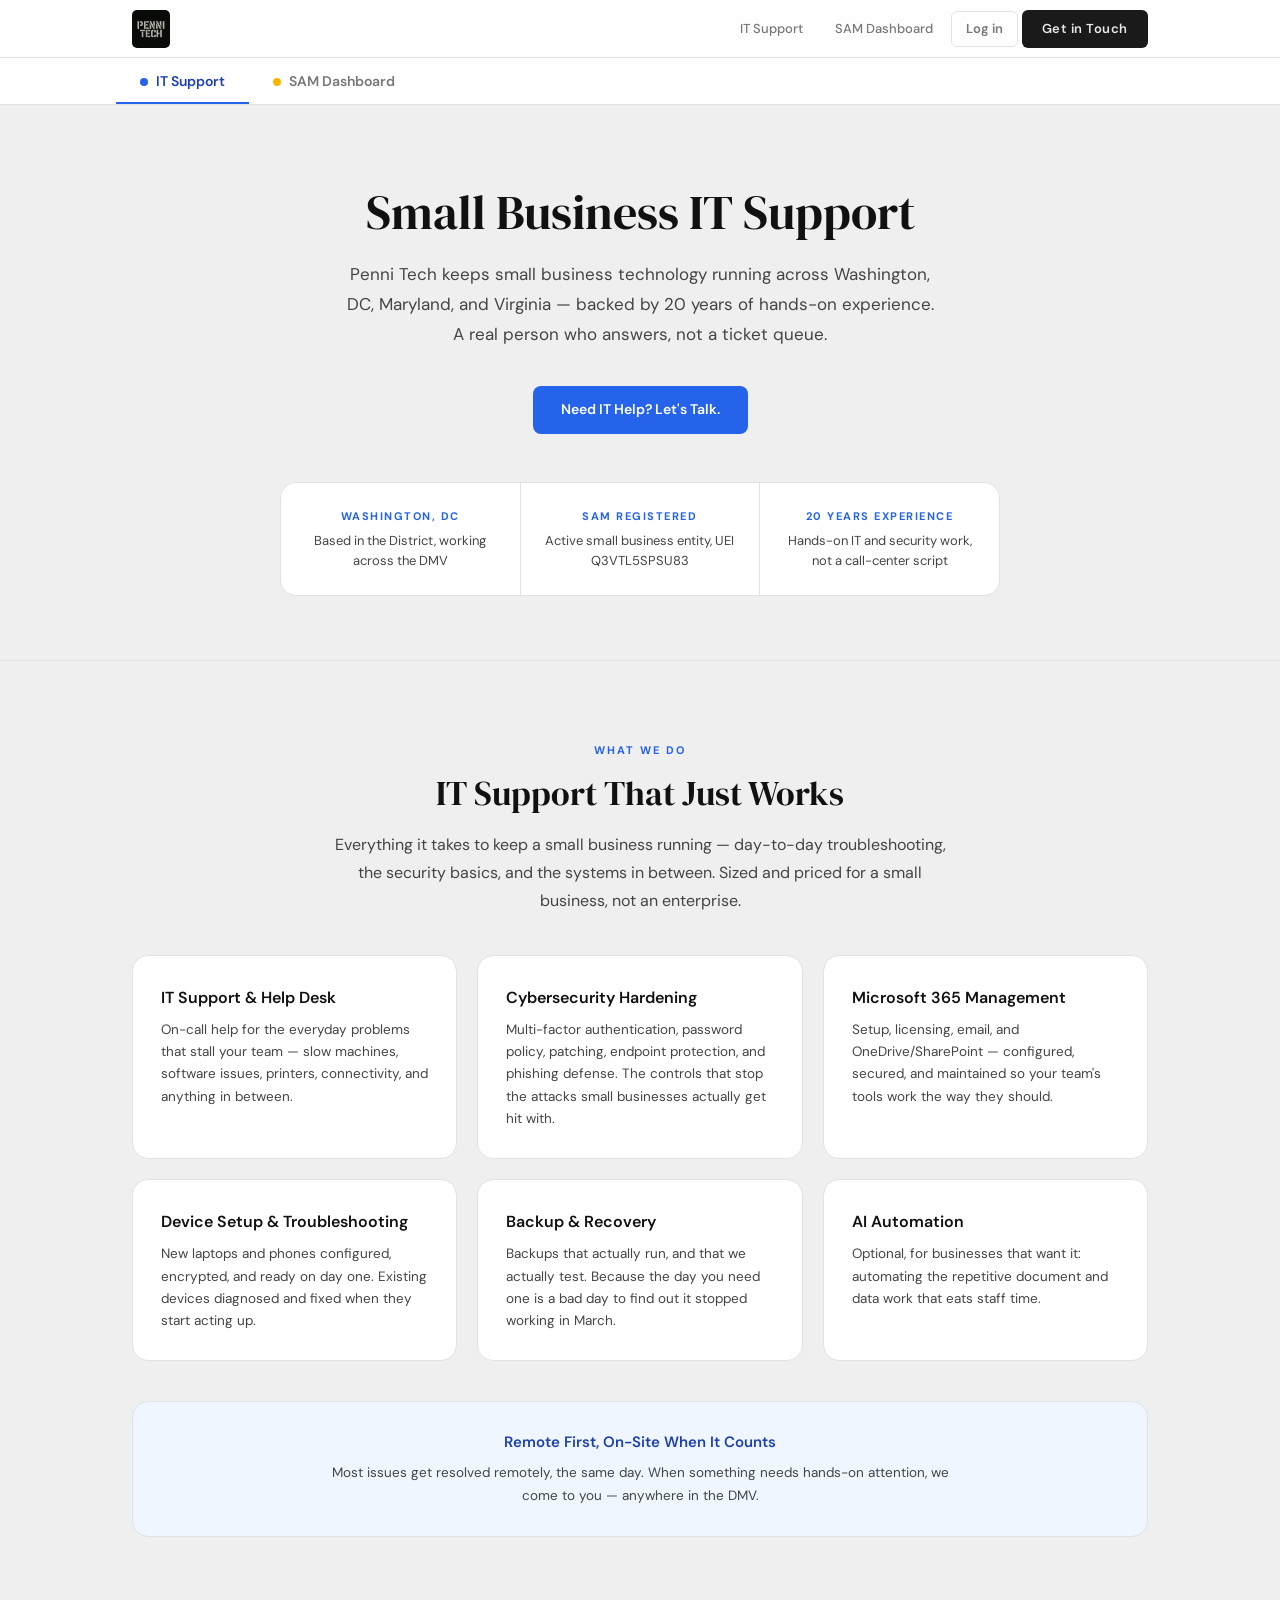
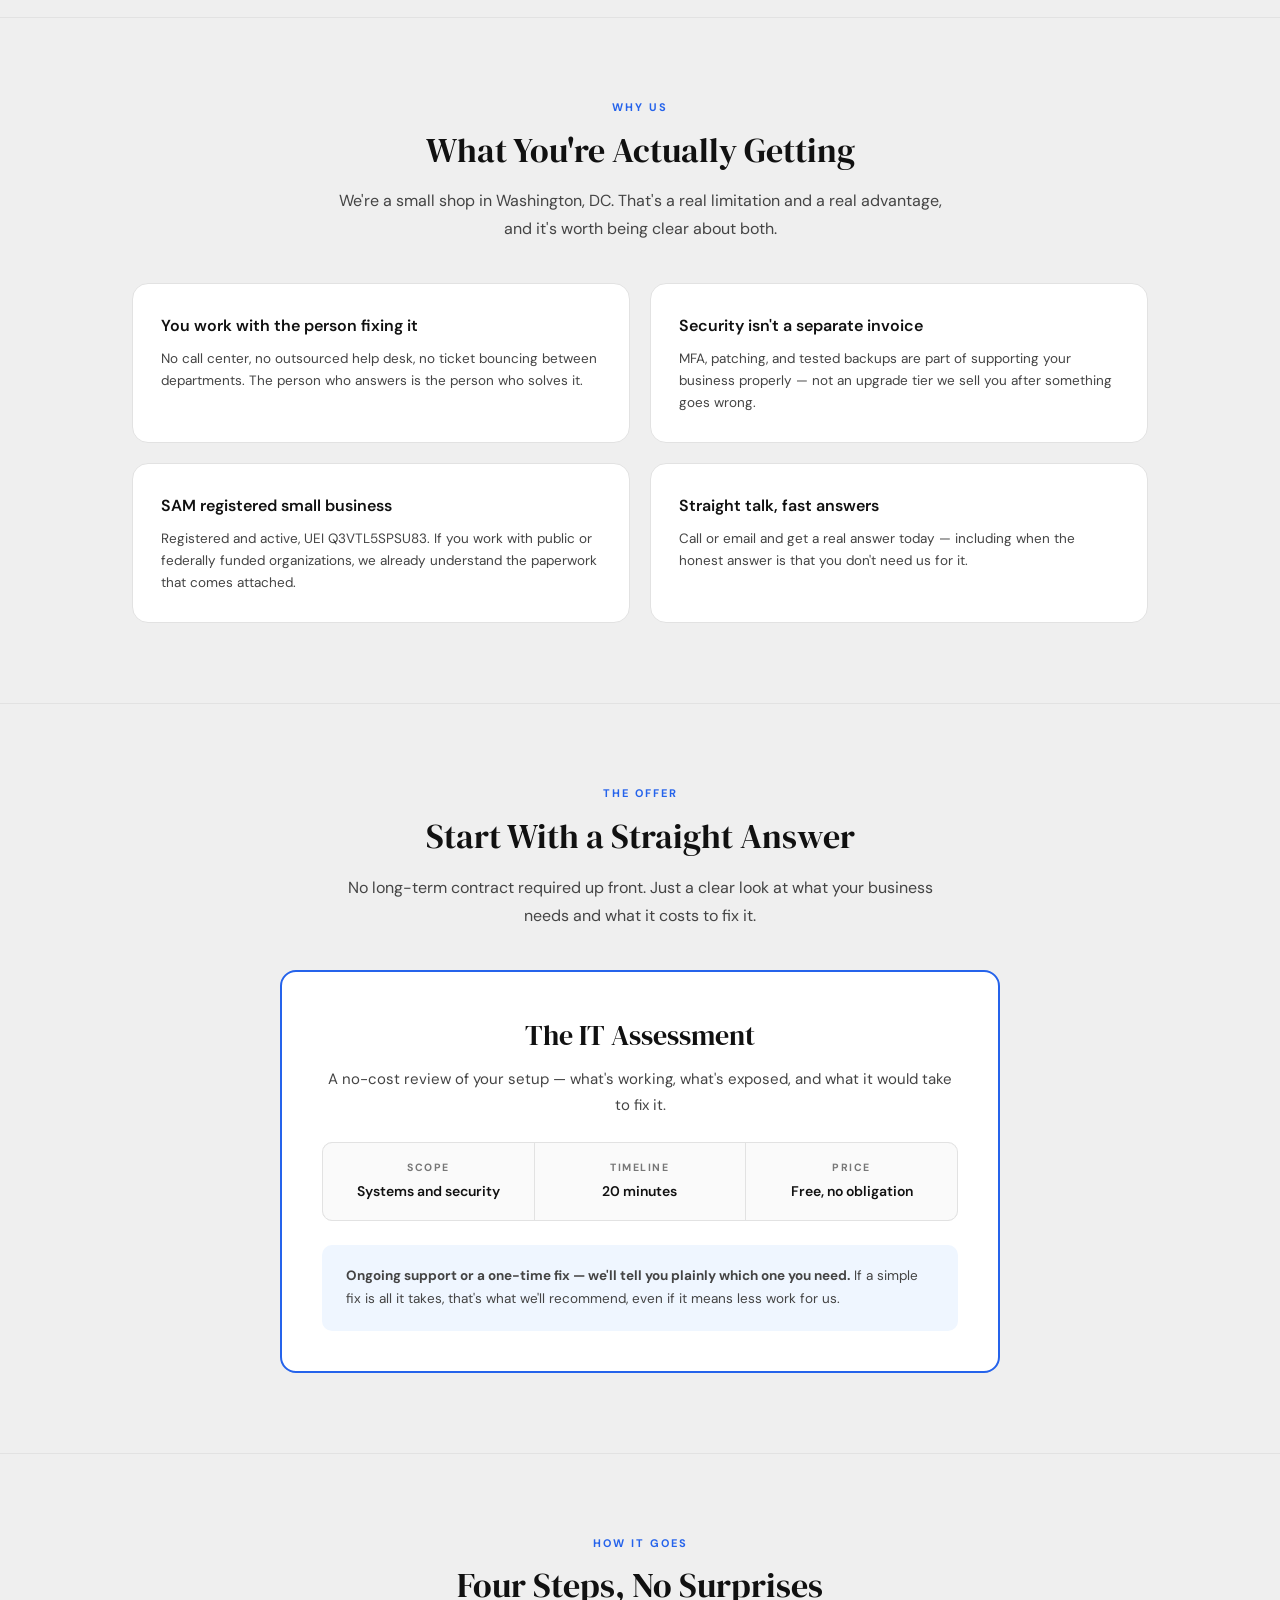
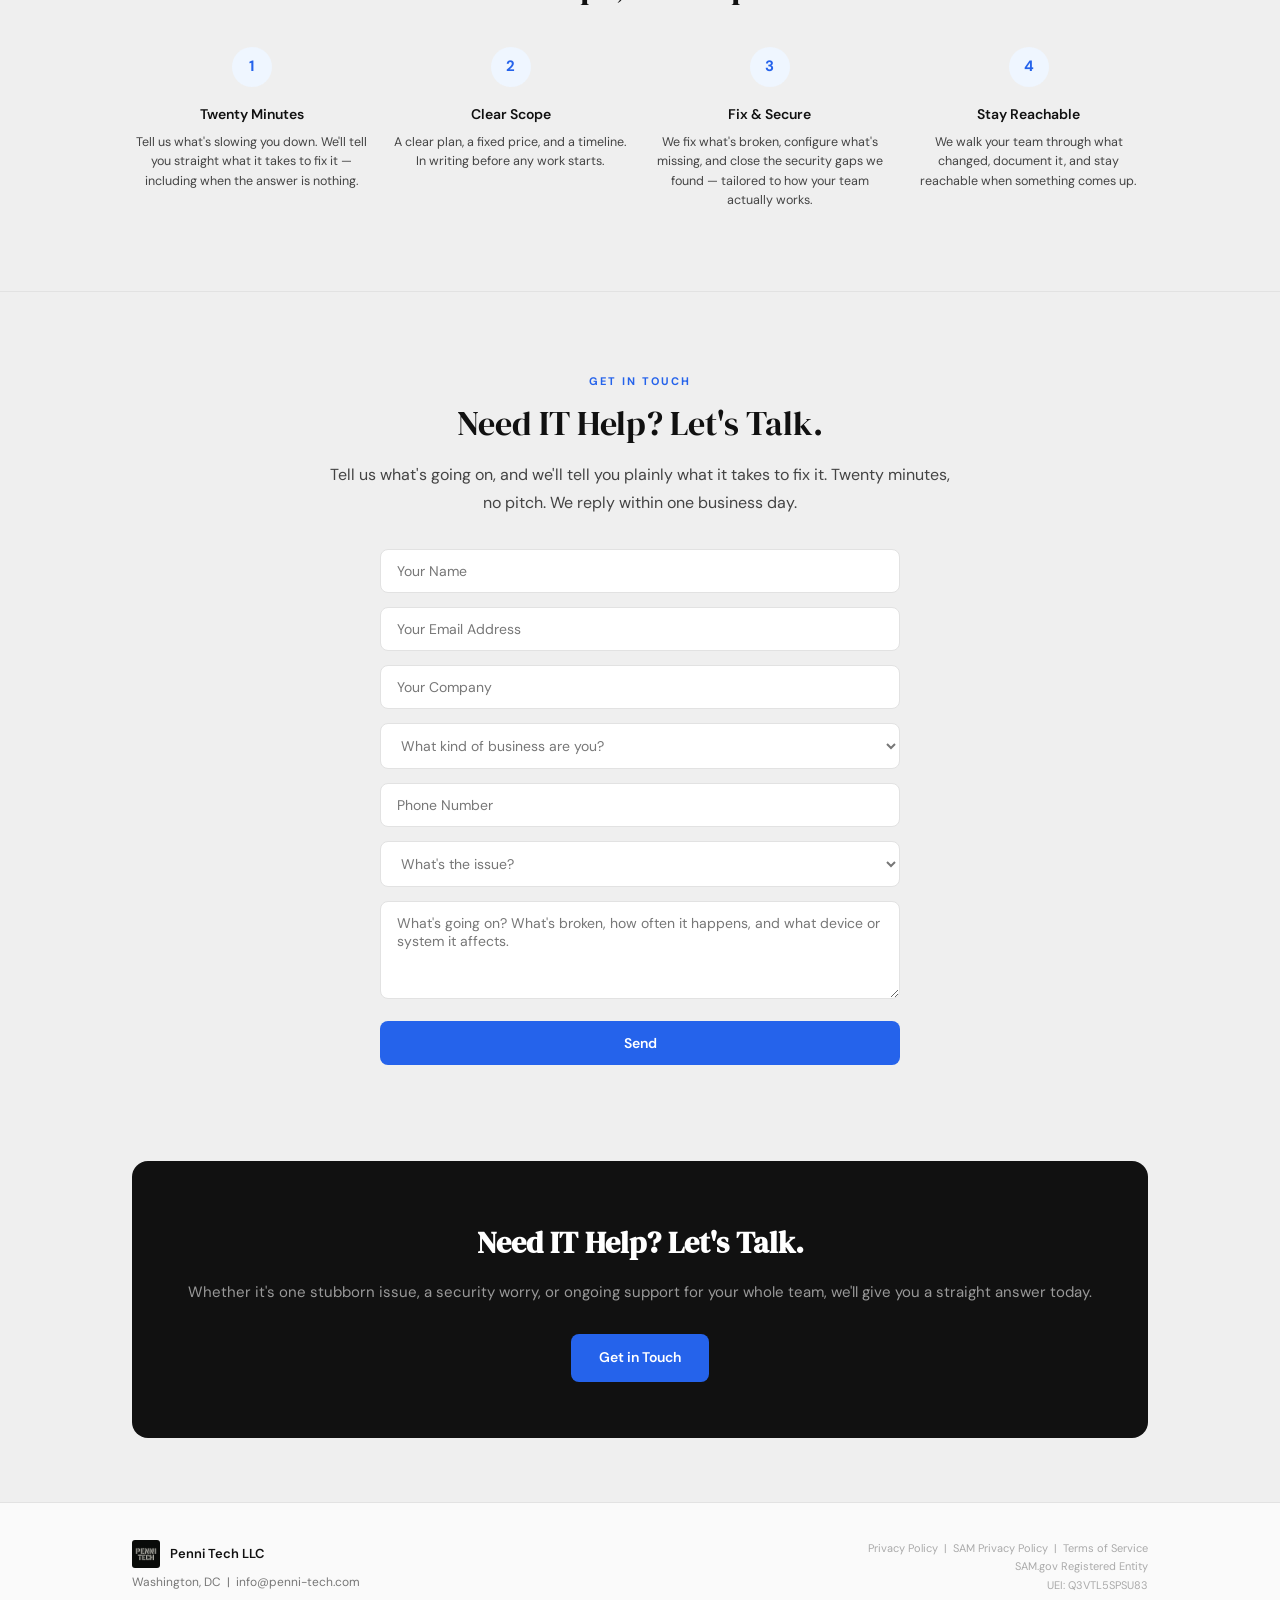
==== index.html @ 30e72ae0 "Match the select placeholder color to the text inputs The two dropdowns rendered their prompt option" ====
<!DOCTYPE html>
<html lang="en">
<head>
<meta charset="UTF-8">
<meta name="viewport" content="width=device-width, initial-scale=1.0">
<title>Penni Tech LLC | IT Support for Small Businesses — Washington DC</title>
<meta name="description" content="IT support for small businesses in Washington DC, Maryland, and Virginia — backed by 20 years of experience. Help desk, cybersecurity hardening, Microsoft 365 management, device setup, and backup and recovery.">
<link rel="canonical" href="https://penni-tech.com/">
<meta property="og:title" content="Penni Tech LLC | IT Support for Small Businesses — Washington DC">
<meta property="og:description" content="IT support for small businesses across the DC, Maryland, and Virginia area. Help desk, cybersecurity hardening, Microsoft 365, device setup, and backup — without big-firm complexity.">
<meta property="og:type" content="website">
<meta property="og:url" content="https://penni-tech.com/">
<meta property="og:image" content="https://penni-tech.com/logo.png">
<link rel="preconnect" href="https://fonts.googleapis.com">
<link rel="preconnect" href="https://fonts.gstatic.com" crossorigin>
<link href="https://fonts.googleapis.com/css2?family=DM+Sans:ital,opsz,wght@0,9..40,300;0,9..40,400;0,9..40,500;0,9..40,600;0,9..40,700&family=DM+Serif+Display&display=swap" rel="stylesheet">
<link rel="icon" type="image/png" href="logo.png">
<style>
:root {
  --green: #1A9E70;
  --green-light: #E4F5EE;
  --green-dark: #0D7A55;
  --dark: #111;
  --body: #444;
  --muted: #777;
  --border: #E2E2E2;
  --bg: #FAFAFA;
  --white: #fff;
  --radius: 10px;
  --radius-lg: 16px;
  --shadow-sm: 0 1px 3px rgba(0,0,0,0.06);
  --shadow-md: 0 4px 20px rgba(0,0,0,0.08);
  --font-display: 'DM Serif Display', Georgia, serif;
  --font-body: 'DM Sans', -apple-system, sans-serif;
  --max-w: 1080px;
  --accent-blue: #2563EB;
  --blue-light: #EFF6FF;
  --blue-dark: #1E40AF;
  --accent-yellow: #f5b800;
  --yellow-light: #FFF7E0;
  --yellow-dark: #c99300;
}

* { margin: 0; padding: 0; box-sizing: border-box; }
html { scroll-behavior: smooth; }

body {
  font-family: var(--font-body);
  color: var(--body);
  background: #EFEFEF;
  font-size: 15px;
  line-height: 1.7;
  -webkit-font-smoothing: antialiased;
}

.nav-wrap {
  position: sticky;
  top: 0;
  z-index: 100;
  background: rgba(255,255,255,0.92);
  backdrop-filter: blur(12px);
  -webkit-backdrop-filter: blur(12px);
  border-bottom: 1px solid var(--border);
}

nav {
  max-width: var(--max-w);
  margin: 0 auto;
  display: flex;
  justify-content: space-between;
  align-items: center;
  padding: 0.6rem 2rem;
}

.logo { display: flex; align-items: center; text-decoration: none; }
.logo img { height: 38px; width: auto; display: block; border-radius: 5px; }

.nav-links { display: flex; align-items: center; gap: 0.25rem; }

.nav-links a {
  font-size: 13px;
  font-weight: 500;
  color: var(--muted);
  text-decoration: none;
  padding: 6px 14px;
  border-radius: 6px;
  transition: all 0.2s;
}

.nav-links a:hover { color: var(--dark); background: var(--bg); }

.nav-cta {
  background: #1a1a1a !important;
  color: #eaeaea !important;
  font-weight: 600 !important;
  padding: 8px 20px !important;
  letter-spacing: 0.04em !important;
}

.nav-cta:hover { background: #111111 !important; color: #ffffff !important; }

/* Sign-in for existing SAM customers. Quieter than the CTA on purpose: the
   page's job is still to convert new visitors, and someone who already has a
   workspace knows what they are looking for. */
.nav-login {
  border: 1px solid var(--border) !important;
  font-weight: 600 !important;
}
.nav-login:hover { border-color: #1a1a1a !important; color: #1a1a1a !important; }

.mobile-menu-btn {
  display: none;
  background: none;
  border: none;
  cursor: pointer;
  padding: 4px;
}

.mobile-menu-btn svg { display: block; }

.tab-bar-wrap { border-bottom: 1px solid var(--border); background: var(--white); overflow: hidden; }

.tab-bar {
  max-width: var(--max-w);
  margin: 0 auto;
  display: flex;
  padding: 0 1rem;
  overflow-x: auto;
  -webkit-overflow-scrolling: touch;
  scrollbar-width: none;
}
.tab-bar::-webkit-scrollbar { display: none; }

.tab-btn {
  font-family: var(--font-body);
  font-size: 14px;
  font-weight: 600;
  color: var(--muted);
  background: none;
  border: none;
  border-bottom: 2.5px solid transparent;
  padding: 14px 24px 12px;
  cursor: pointer;
  transition: all 0.25s;
  white-space: nowrap;
}

.tab-btn:hover { color: var(--dark); }
.tab-btn.active-ai { color: var(--blue-dark); border-bottom-color: var(--accent-blue); }
.tab-btn.active-sam { color: var(--yellow-dark); border-bottom-color: var(--accent-yellow); }

.tab-icon {
  display: inline-block;
  width: 8px;
  height: 8px;
  border-radius: 50%;
  margin-right: 8px;
  vertical-align: middle;
  position: relative;
  top: -0.5px;
}

.tab-icon.blue { background: var(--accent-blue); }
.tab-icon.yellow { background: var(--accent-yellow); }

.page { display: none; }
.page.active { display: block; animation: fadeUp 0.4s ease; }

@keyframes fadeUp {
  from { opacity: 0; transform: translateY(12px); }
  to { opacity: 1; transform: translateY(0); }
}

.container { max-width: var(--max-w); margin: 0 auto; padding: 0 2rem; }
.section { padding: 5rem 0; }

.section-label {
  font-size: 11px;
  text-transform: uppercase;
  letter-spacing: 2px;
  font-weight: 700;
  margin-bottom: 0.75rem;
  display: block;
  text-align: center;
}

.section-label.blue { color: var(--accent-blue); }

.section h2 {
  font-family: var(--font-display);
  font-size: 34px;
  font-weight: 400;
  color: var(--dark);
  line-height: 1.25;
  margin-bottom: 1rem;
  text-align: center;
}

.section p.lead {
  font-size: 16px;
  color: var(--body);
  max-width: 620px;
  line-height: 1.75;
  text-align: center;
  margin-left: auto;
  margin-right: auto;
}

.divider { border: none; border-top: 1px solid var(--border); margin: 0; }

.hero { padding: 5rem 0 4rem; text-align: center; }

.hero h1 {
  font-family: var(--font-display);
  font-size: 48px;
  font-weight: 400;
  line-height: 1.15;
  color: var(--dark);
  margin-bottom: 1.25rem;
  max-width: 720px;
  margin-left: auto;
  margin-right: auto;
}

.hero h1 .hl-blue { color: var(--accent-blue); }

.hero > p {
  font-size: 17px;
  color: var(--body);
  line-height: 1.75;
  max-width: 600px;
  margin: 0 auto 2.25rem;
}

.hero-btns { display: flex; gap: 12px; justify-content: center; flex-wrap: wrap; }

.btn {
  display: inline-block;
  padding: 12px 28px;
  border-radius: 8px;
  font-size: 14px;
  font-weight: 600;
  text-decoration: none;
  border: none;
  cursor: pointer;
  font-family: var(--font-body);
  transition: all 0.2s;
}

.btn-blue { background: var(--accent-blue); color: var(--white); }
.btn-blue:hover { background: var(--blue-dark); }
.btn-outline { background: transparent; color: var(--dark); border: 1px solid var(--border); }
.btn-outline:hover { border-color: #999; }

/* ── credibility strip (replaces the old unsourced stat block) ── */
.facts {
  display: grid;
  grid-template-columns: repeat(3, 1fr);
  gap: 1px;
  background: var(--border);
  border: 1px solid var(--border);
  border-radius: var(--radius-lg);
  overflow: hidden;
  max-width: 720px;
  margin: 3rem auto 0;
}

.fact { background: var(--white); padding: 1.5rem 1.25rem; text-align: center; }
.fact-k {
  font-size: 11px;
  text-transform: uppercase;
  letter-spacing: 1.5px;
  font-weight: 700;
  color: var(--accent-blue);
  margin-bottom: 6px;
}
.fact-v { font-size: 13px; color: var(--body); line-height: 1.55; }

/* ── also-serves band ── */
.band {
  border: 1px solid var(--border);
  border-radius: var(--radius-lg);
  background: var(--blue-light);
  padding: 1.75rem 2rem;
  margin-top: 2.5rem;
  text-align: center;
}
.band h4 { font-size: 15px; font-weight: 600; color: var(--blue-dark); margin-bottom: 0.4rem; }
.band p { font-size: 13.5px; color: var(--body); max-width: 640px; margin: 0 auto; }

.grid-2 { display: grid; grid-template-columns: 1fr 1fr; gap: 1.25rem; margin-top: 2.5rem; }

.services-grid {
  display: grid;
  grid-template-columns: repeat(3, 1fr);
  gap: 1.25rem;
  margin-top: 2.5rem;
}

.card {
  border: 1px solid var(--border);
  border-radius: var(--radius-lg);
  padding: 1.75rem;
  background: var(--white);
  transition: box-shadow 0.2s;
}

.card:hover { box-shadow: var(--shadow-md); }
.card h3 { font-size: 16px; font-weight: 600; color: var(--dark); margin-bottom: 0.5rem; }
.card p { font-size: 13.5px; color: var(--body); line-height: 1.65; }

/* ── offer ── */
.offer {
  border: 2px solid var(--accent-blue);
  border-radius: var(--radius-lg);
  background: var(--white);
  padding: 2.5rem;
  margin-top: 2.5rem;
  max-width: 720px;
  margin-left: auto;
  margin-right: auto;
  text-align: center;
}

.offer-name {
  font-family: var(--font-display);
  font-size: 28px;
  color: var(--dark);
  margin-bottom: 0.5rem;
}

.offer-line { font-size: 15px; color: var(--body); margin-bottom: 1.5rem; }

.offer-terms {
  display: grid;
  grid-template-columns: repeat(3, 1fr);
  gap: 1px;
  background: var(--border);
  border: 1px solid var(--border);
  border-radius: var(--radius);
  overflow: hidden;
  margin-bottom: 1.5rem;
}

.offer-term { background: var(--bg); padding: 1rem 0.75rem; }
.offer-term .t {
  font-size: 10.5px;
  text-transform: uppercase;
  letter-spacing: 1.5px;
  font-weight: 700;
  color: var(--muted);
  margin-bottom: 3px;
}
.offer-term .d { font-size: 14px; font-weight: 600; color: var(--dark); }

.offer-note {
  font-size: 13.5px;
  color: var(--body);
  background: var(--blue-light);
  border-radius: var(--radius);
  padding: 1.25rem 1.5rem;
  text-align: left;
  line-height: 1.7;
}

.process-steps {
  display: grid;
  grid-template-columns: repeat(4, 1fr);
  gap: 1.25rem;
  margin-top: 2.5rem;
}

.process-step { text-align: center; }

.process-step .step-num {
  width: 40px;
  height: 40px;
  border-radius: 50%;
  background: var(--blue-light);
  color: var(--accent-blue);
  font-size: 15px;
  font-weight: 700;
  display: flex;
  align-items: center;
  justify-content: center;
  margin: 0 auto 1rem;
}

.process-step h4 { font-size: 14px; font-weight: 600; color: var(--dark); margin-bottom: 0.4rem; }
.process-step p { font-size: 12.5px; color: var(--body); line-height: 1.55; }

.form-wrap { max-width: 520px; margin-top: 2rem; margin-left: auto; margin-right: auto; }
.form-field { margin-bottom: 14px; }

.form-field input,
.form-field textarea,
.form-field select {
  width: 100%;
  padding: 12px 16px;
  font-size: 14px;
  font-family: var(--font-body);
  border: 1px solid var(--border);
  border-radius: 8px;
  outline: none;
  background: var(--white);
  color: var(--dark);
  transition: border-color 0.2s;
}

.form-field input:focus,
.form-field textarea:focus,
.form-field select:focus { border-color: #999; }
.form-field textarea { resize: vertical; }

/* A <select> has no ::placeholder, so its prompt option rendered in the field's
   own near-black while the inputs beside it showed the browser's default grey.
   Both are pinned to --muted here so every field in the form reads as one set.
   The .sam-form-card placeholder rule is more specific and is unaffected. */
.form-field input::placeholder,
.form-field textarea::placeholder { color: var(--muted); opacity: 1; }
.form-field select.is-empty { color: var(--muted); }
.form-field select option { color: var(--dark); }

.form-submit {
  width: 100%;
  padding: 13px 28px;
  border-radius: 8px;
  font-size: 14px;
  font-weight: 600;
  border: none;
  cursor: pointer;
  font-family: var(--font-body);
  color: var(--white);
  transition: background 0.2s;
}

.form-submit.blue { background: var(--accent-blue); }
.form-submit.blue:hover { background: var(--blue-dark); }
.form-submit.yellow { background: var(--accent-yellow); color: #0a0a0b; }
.form-submit.yellow:hover { background: var(--yellow-dark); color: #fff; }

.form-success { padding: 2rem 0; text-align: center; }

.form-success h3 {
  font-family: var(--font-display);
  font-size: 22px;
  font-weight: 400;
  margin-bottom: 0.5rem;
}

.form-success h3.blue { color: var(--accent-blue); }
.form-success h3.yellow { color: var(--accent-yellow); }
.form-success p { font-size: 15px; color: var(--body); }

.cta-banner {
  border-radius: var(--radius-lg);
  padding: 3.5rem 2.5rem;
  text-align: center;
  margin: 1rem 0 4rem;
}

.cta-banner.dark { background: var(--dark); }

.cta-banner h2 {
  font-family: var(--font-display);
  font-size: 30px;
  color: var(--white);
  margin-bottom: 0.75rem;
}

.cta-banner p { font-size: 15px; color: #999; margin-bottom: 1.75rem; }

footer { border-top: 1px solid var(--border); background: var(--bg); }

.footer-inner {
  max-width: var(--max-w);
  margin: 0 auto;
  padding: 2.25rem 2rem;
  display: flex;
  justify-content: space-between;
  align-items: center;
  flex-wrap: wrap;
  gap: 1rem;
}

.footer-logo { display: flex; align-items: center; gap: 10px; margin-bottom: 4px; }
.footer-logo img { height: 28px; width: auto; border-radius: 3px; }
.footer-logo span { font-weight: 600; font-size: 13px; color: var(--dark); }
.footer-left p { font-size: 12px; color: var(--muted); }
.footer-right { text-align: right; }
.footer-right p { font-size: 11px; color: #aaa; }
.footer-right a { color: #aaa; text-decoration: none; }
.footer-right a:hover { color: var(--body); }

/* ═══ SAM DASHBOARD ═══ */
.sam-page {
  position: relative;
  overflow: hidden;
  background: linear-gradient(180deg, #FFFFFF 0%, #FFFBEC 35%, #FFFFFF 100%);
}

.sam-page::before {
  content: '';
  position: absolute;
  top: -260px;
  left: 50%;
  transform: translateX(-50%);
  width: 900px;
  height: 900px;
  background: radial-gradient(circle, rgba(245,184,0,0.22) 0%, rgba(245,184,0,0) 60%);
  pointer-events: none;
  z-index: 0;
}

.sam-page::after {
  content: '';
  position: absolute;
  bottom: -200px;
  right: -100px;
  width: 500px;
  height: 500px;
  background: radial-gradient(circle, rgba(255,140,0,0.10) 0%, rgba(255,140,0,0) 65%);
  pointer-events: none;
  z-index: 0;
}

.sam-hero {
  position: relative;
  z-index: 1;
  text-align: center;
  padding: 5rem 0 2rem;
}

.sam-eyebrow {
  display: inline-flex;
  align-items: center;
  gap: 8px;
  font-size: 12px;
  font-weight: 600;
  color: var(--yellow-dark);
  background: rgba(255,255,255,0.7);
  border: 1px solid rgba(245,184,0,0.25);
  padding: 6px 14px 6px 12px;
  border-radius: 999px;
  margin-bottom: 1.75rem;
  backdrop-filter: blur(12px);
  -webkit-backdrop-filter: blur(12px);
  box-shadow: 0 4px 16px rgba(245,184,0,0.08);
}

.sam-eyebrow-dot {
  width: 6px;
  height: 6px;
  border-radius: 50%;
  background: var(--accent-yellow);
  box-shadow: 0 0 10px var(--accent-yellow);
  animation: samPulse 2s ease-in-out infinite;
}

@keyframes samPulse {
  0%, 100% { opacity: 1; transform: scale(1); }
  50% { opacity: 0.6; transform: scale(0.85); }
}

.sam-hero h1 {
  font-family: var(--font-display);
  font-size: 64px;
  font-weight: 400;
  line-height: 1;
  letter-spacing: -0.025em;
  color: var(--dark);
  margin-bottom: 0.5rem;
}

.sam-hero h1 .sam-mark {
  background: linear-gradient(135deg, #FFC93C 0%, #f5b800 35%, #E89400 70%, #c97400 100%);
  -webkit-background-clip: text;
  background-clip: text;
  -webkit-text-fill-color: transparent;
  display: inline-block;
  filter: drop-shadow(0 4px 18px rgba(245,184,0,0.35));
}

.sam-subtitle {
  font-size: 12px;
  font-weight: 600;
  letter-spacing: 2.5px;
  text-transform: uppercase;
  color: var(--muted);
  margin-bottom: 1.75rem;
}

/* Sits under the hero lead: this tab is written for people requesting access,
   which left an existing customer with nowhere to go from the site at all. */
.sam-hero p.sam-signin {
  margin: 1.1rem auto 0;
  font-size: 14px;
  color: var(--muted);
}
.sam-hero p.sam-signin a {
  color: #1a1a1a;
  font-weight: 600;
  text-decoration: none;
  border-bottom: 1px solid rgba(26,26,26,0.25);
  padding-bottom: 1px;
}
.sam-hero p.sam-signin a:hover { border-bottom-color: #1a1a1a; }

.sam-hero p.sam-lead {
  font-size: 19px;
  color: var(--body);
  line-height: 1.55;
  max-width: 520px;
  margin: 0 auto;
  font-weight: 400;
}

.sam-form-card {
  position: relative;
  z-index: 1;
  max-width: 540px;
  margin: 3rem auto 5rem;
  background: rgba(255,255,255,0.78);
  backdrop-filter: blur(28px) saturate(180%);
  -webkit-backdrop-filter: blur(28px) saturate(180%);
  border: 1px solid rgba(255,255,255,0.9);
  border-radius: 28px;
  padding: 2.5rem 2.25rem;
  box-shadow:
    0 30px 60px -12px rgba(0,0,0,0.08),
    0 8px 24px rgba(245,184,0,0.06),
    inset 0 1px 0 rgba(255,255,255,0.9);
}

.sam-form-title { text-align: center; margin-bottom: 1.75rem; }

.sam-form-title h3 {
  font-family: var(--font-display);
  font-size: 26px;
  font-weight: 400;
  color: var(--dark);
  letter-spacing: -0.015em;
  margin-bottom: 0.4rem;
}

.sam-form-title p { font-size: 13.5px; color: var(--muted); }

/* Paired fields (first/last name, state/zip). The mobile override that
   collapses this to one column lives in the @media block below; without this
   base rule the pair would never form two columns on desktop. */
.sam-grid-2 {
  display: grid;
  grid-template-columns: 1fr 1fr;
  gap: 14px;
  margin-bottom: 14px;
}

.sam-form-card .form-field input {
  border-radius: 14px;
  padding: 15px 18px;
  background: rgba(0,0,0,0.03);
  border: 1.5px solid transparent;
  font-size: 15px;
  font-weight: 500;
  color: var(--dark);
  transition: all 0.25s ease;
}

.sam-form-card .form-field input::placeholder { color: #9a9a9a; font-weight: 400; }

.sam-form-card .form-field input:focus {
  background: var(--white);
  border-color: var(--accent-yellow);
  box-shadow: 0 0 0 4px rgba(245,184,0,0.15);
}

.sam-form-card .form-submit {
  border-radius: 999px;
  padding: 16px 28px;
  font-size: 15px;
  font-weight: 600;
  background: linear-gradient(135deg, #FFC93C 0%, #f5b800 50%, #E89400 100%);
  color: #1A1100;
  box-shadow:
    0 10px 24px rgba(245,184,0,0.35),
    inset 0 1px 0 rgba(255,255,255,0.5);
  transition: transform 0.2s ease, box-shadow 0.25s ease;
  margin-top: 0.5rem;
  letter-spacing: 0.01em;
}

.sam-form-card .form-submit:hover {
  transform: translateY(-1.5px);
  box-shadow:
    0 14px 32px rgba(245,184,0,0.45),
    inset 0 1px 0 rgba(255,255,255,0.6);
  color: #1A1100;
}

.sam-form-card .form-submit:active { transform: translateY(0); }
.sam-form-card .form-submit:disabled { opacity: 0.7; cursor: not-allowed; transform: none; }

@media (max-width: 768px) {
  .sam-hero { padding: 3.5rem 0 1.25rem; }
  .sam-hero h1 { font-size: 56px; letter-spacing: -0.03em; }
  .sam-subtitle { font-size: 11px; letter-spacing: 2px; margin-bottom: 1.5rem; }
  .sam-hero p.sam-lead { font-size: 17px; padding: 0 0.5rem; }
  .sam-form-card { margin: 2rem 0.5rem 3.5rem; padding: 2rem 1.5rem; border-radius: 24px; }
  .sam-form-title h3 { font-size: 22px; }
  .sam-form-card .form-field input { padding: 14px 16px; font-size: 16px; }
  .sam-form-card .form-submit { padding: 16px 24px; font-size: 15px; }
  .sam-page::before { width: 700px; height: 700px; top: -150px; }
  .sam-page::after { width: 380px; height: 380px; }
}

@media (max-width: 380px) {
  .sam-hero h1 { font-size: 48px; }
  .sam-form-card { padding: 1.75rem 1.25rem; }
}

@media (max-width: 768px) {
  nav { padding: 0.5rem 1.25rem; }
  .logo img { height: 32px; }
  .nav-links { display: none; }
  .nav-links.open {
    display: flex;
    flex-direction: column;
    position: absolute;
    top: 100%;
    left: 0;
    right: 0;
    background: var(--white);
    border-bottom: 1px solid var(--border);
    padding: 1rem 1.25rem;
    gap: 0.25rem;
    box-shadow: var(--shadow-md);
  }
  .nav-links.open a { padding: 10px 14px; }
  /* The login link is a real destination, not decoration — it belongs in the
     mobile menu with everything else rather than being dropped at <768px. */
  .nav-links.open .nav-login { text-align: center; }
  .mobile-menu-btn { display: block; }
  .tab-bar { padding: 0 1rem; }
  .tab-btn { padding: 12px 16px; font-size: 13px; }
  .container { padding: 0 1.25rem; }
  .section { padding: 3.5rem 0; }
  .hero { padding: 3.5rem 0 3rem; }
  .hero h1 { font-size: 32px; }
  .hero > p { font-size: 15px; }
  .section h2 { font-size: 26px; }
  .facts { grid-template-columns: 1fr; max-width: 100%; }
  .grid-2 { grid-template-columns: 1fr; }
  .services-grid { grid-template-columns: 1fr; }
  .offer { padding: 1.75rem 1.25rem; }
  .offer-terms { grid-template-columns: 1fr; }
  .process-steps { grid-template-columns: 1fr 1fr; }
  .cta-banner { padding: 2.5rem 1.5rem; margin: 1rem 0 3rem; }
  .cta-banner h2 { font-size: 24px; }
  .footer-inner { flex-direction: column; text-align: center; }
  .footer-right { text-align: center; }
  .sam-grid-2 { grid-template-columns: 1fr !important; }
}

@media (max-width: 480px) {
  .process-steps { grid-template-columns: 1fr; }
  .hero h1 { font-size: 28px; }
}
</style>
<!-- SAM site traffic tracking (pt-llc) -->
<script>
(function(){
  var b='https://dev.penni-tech.com/pt-llc';
  var t='7efb5661f5a8eeb617b7f046';
  try{
    var d=window.innerWidth<768?'mobile':window.innerWidth<1024?'tablet':'desktop';
    var data=JSON.stringify({t:t,u:location.href,r:document.referrer,d:d});
    if(navigator.sendBeacon){navigator.sendBeacon(b+'/api/t/hit',new Blob([data],{type:'application/json'}))}
    else{var x=new XMLHttpRequest();x.open('POST',b+'/api/t/hit');x.setRequestHeader('Content-Type','application/json');x.send(data)}
  }catch(e){}
})();
</script>
</head>
<body>

<div class="nav-wrap">
  <nav>
    <a href="#" class="logo" onclick="switchTab('automation'); return false;">
      <img src="logo.png" alt="Penni Tech LLC">
    </a>
    <button class="mobile-menu-btn" onclick="toggleMobileMenu()" aria-label="Menu">
      <svg width="22" height="22" fill="none" stroke="#333" stroke-width="2" stroke-linecap="round"><line x1="3" y1="6" x2="19" y2="6"/><line x1="3" y1="11" x2="19" y2="11"/><line x1="3" y1="16" x2="19" y2="16"/></svg>
    </button>
    <div class="nav-links" id="navLinks">
      <a href="#" onclick="switchTab('automation'); return false;">IT Support</a>
      <a href="#" onclick="switchTab('sam-dashboard'); return false;">SAM Dashboard</a>
      <!-- Existing SAM customers. Points at the workspace sign-in page at the
           root of the app host, NOT at /admin/ (the operator's console). -->
      <a href="https://sam.penni-tech.com/" class="nav-login">Log in</a>
      <a href="#" onclick="scrollToContact(); return false;" class="nav-cta">Get in Touch</a>
    </div>
  </nav>
</div>

<div class="tab-bar-wrap">
  <div class="tab-bar">
    <button class="tab-btn active-ai" id="tab-automation" onclick="switchTab('automation')">
      <span class="tab-icon blue"></span>IT Support
    </button>
    <button class="tab-btn" id="tab-sam" onclick="switchTab('sam-dashboard')">
      <span class="tab-icon yellow"></span>SAM Dashboard
    </button>
  </div>
</div>


<!-- ═══ IT SUPPORT (LANDING) ═══ -->
<div class="page active" id="page-automation">

  <div class="container">
    <div class="hero">
      <h1>Small Business IT Support</h1>
      <p>Penni Tech keeps small business technology running across Washington, DC, Maryland, and Virginia — backed by 20 years of hands-on experience. A real person who answers, not a ticket queue.</p>
      <div class="hero-btns">
        <a href="#contact" class="btn btn-blue">Need IT Help? Let's Talk.</a>
      </div>
      <div class="facts">
        <div class="fact">
          <div class="fact-k">Washington, DC</div>
          <div class="fact-v">Based in the District, working across the DMV</div>
        </div>
        <div class="fact">
          <div class="fact-k">SAM Registered</div>
          <div class="fact-v">Active small business entity, UEI Q3VTL5SPSU83</div>
        </div>
        <div class="fact">
          <div class="fact-k">20 Years Experience</div>
          <div class="fact-v">Hands-on IT and security work, not a call-center script</div>
        </div>
      </div>
    </div>
  </div>

  <hr class="divider">

  <div class="container">
    <div class="section" id="services">
      <span class="section-label blue">What We Do</span>
      <h2>IT Support That Just Works</h2>
      <p class="lead">Everything it takes to keep a small business running — day-to-day troubleshooting, the security basics, and the systems in between. Sized and priced for a small business, not an enterprise.</p>

      <div class="services-grid">

        <div class="card">
          <h3>IT Support &amp; Help Desk</h3>
          <p>On-call help for the everyday problems that stall your team — slow machines, software issues, printers, connectivity, and anything in between.</p>
        </div>

        <div class="card">
          <h3>Cybersecurity Hardening</h3>
          <p>Multi-factor authentication, password policy, patching, endpoint protection, and phishing defense. The controls that stop the attacks small businesses actually get hit with.</p>
        </div>

        <div class="card">
          <h3>Microsoft 365 Management</h3>
          <p>Setup, licensing, email, and OneDrive/SharePoint — configured, secured, and maintained so your team's tools work the way they should.</p>
        </div>

        <div class="card">
          <h3>Device Setup &amp; Troubleshooting</h3>
          <p>New laptops and phones configured, encrypted, and ready on day one. Existing devices diagnosed and fixed when they start acting up.</p>
        </div>

        <div class="card">
          <h3>Backup &amp; Recovery</h3>
          <p>Backups that actually run, and that we actually test. Because the day you need one is a bad day to find out it stopped working in March.</p>
        </div>

        <div class="card">
          <h3>AI Automation</h3>
          <p>Optional, for businesses that want it: automating the repetitive document and data work that eats staff time.</p>
        </div>

      </div>

      <div class="band">
        <h4>Remote First, On-Site When It Counts</h4>
        <p>Most issues get resolved remotely, the same day. When something needs hands-on attention, we come to you — anywhere in the DMV.</p>
      </div>

    </div>
  </div>

  <hr class="divider">

  <div class="container">
    <div class="section" id="why-us">
      <span class="section-label blue">Why Us</span>
      <h2>What You're Actually Getting</h2>
      <p class="lead">We're a small shop in Washington, DC. That's a real limitation and a real advantage, and it's worth being clear about both.</p>
      <div class="grid-2">
        <div class="card">
          <h3>You work with the person fixing it</h3>
          <p>No call center, no outsourced help desk, no ticket bouncing between departments. The person who answers is the person who solves it.</p>
        </div>
        <div class="card">
          <h3>Security isn't a separate invoice</h3>
          <p>MFA, patching, and tested backups are part of supporting your business properly — not an upgrade tier we sell you after something goes wrong.</p>
        </div>
        <div class="card">
          <h3>SAM registered small business</h3>
          <p>Registered and active, UEI Q3VTL5SPSU83. If you work with public or federally funded organizations, we already understand the paperwork that comes attached.</p>
        </div>
        <div class="card">
          <h3>Straight talk, fast answers</h3>
          <p>Call or email and get a real answer today — including when the honest answer is that you don't need us for it.</p>
        </div>
      </div>
    </div>
  </div>

  <hr class="divider">

  <div class="container">
    <div class="section" id="offer">
      <span class="section-label blue">The Offer</span>
      <h2>Start With a Straight Answer</h2>
      <p class="lead">No long-term contract required up front. Just a clear look at what your business needs and what it costs to fix it.</p>

      <div class="offer">
        <div class="offer-name">The IT Assessment</div>
        <div class="offer-line">A no-cost review of your setup — what's working, what's exposed, and what it would take to fix it.</div>
        <div class="offer-terms">
          <div class="offer-term">
            <div class="t">Scope</div>
            <div class="d">Systems and security</div>
          </div>
          <div class="offer-term">
            <div class="t">Timeline</div>
            <div class="d">20 minutes</div>
          </div>
          <div class="offer-term">
            <div class="t">Price</div>
            <div class="d">Free, no obligation</div>
          </div>
        </div>
        <div class="offer-note">
          <strong>Ongoing support or a one-time fix — we'll tell you plainly which one you need.</strong> If a simple fix is all it takes, that's what we'll recommend, even if it means less work for us.
        </div>
      </div>
    </div>
  </div>

  <hr class="divider">

  <div class="container">
    <div class="section" id="process">
      <span class="section-label blue">How It Goes</span>
      <h2>Four Steps, No Surprises</h2>
      <div class="process-steps">
        <div class="process-step">
          <div class="step-num">1</div>
          <h4>Twenty Minutes</h4>
          <p>Tell us what's slowing you down. We'll tell you straight what it takes to fix it — including when the answer is nothing.</p>
        </div>
        <div class="process-step">
          <div class="step-num">2</div>
          <h4>Clear Scope</h4>
          <p>A clear plan, a fixed price, and a timeline. In writing before any work starts.</p>
        </div>
        <div class="process-step">
          <div class="step-num">3</div>
          <h4>Fix &amp; Secure</h4>
          <p>We fix what's broken, configure what's missing, and close the security gaps we found — tailored to how your team actually works.</p>
        </div>
        <div class="process-step">
          <div class="step-num">4</div>
          <h4>Stay Reachable</h4>
          <p>We walk your team through what changed, document it, and stay reachable when something comes up.</p>
        </div>
      </div>
    </div>
  </div>

  <hr class="divider">

  <div class="container">
    <div class="section" id="contact">
      <span class="section-label blue">Get in Touch</span>
      <h2>Need IT Help? Let's Talk.</h2>
      <p class="lead">Tell us what's going on, and we'll tell you plainly what it takes to fix it. Twenty minutes, no pitch. We reply within one business day.</p>
      <div class="form-wrap">
        <form action="https://formspree.io/f/xojpvoqd" method="POST" onsubmit="return submitForm(this, 'blue')">
          <div class="form-field">
            <input type="text" name="name" placeholder="Your Name" required>
          </div>
          <div class="form-field">
            <input type="email" name="email" placeholder="Your Email Address" required>
          </div>
          <div class="form-field">
            <input type="text" name="business" placeholder="Your Company">
          </div>
          <!-- Optional on purpose. With no client base yet the job of this form
               is to capture the lead; the industry read is a bonus, and making
               it required would trade inquiries for data we can live without. -->
          <div class="form-field">
            <select name="industry">
              <option value="" disabled selected>What kind of business are you?</option>
              <option value="Legal">Legal</option>
              <option value="Accounting / Finance">Accounting / Finance</option>
              <option value="Healthcare / Medical">Healthcare / Medical</option>
              <option value="Nonprofit / Association">Nonprofit / Association</option>
              <option value="Government Contractor">Government Contractor</option>
              <option value="Construction / Trades">Construction / Trades</option>
              <option value="Real Estate">Real Estate</option>
              <option value="Retail / Hospitality">Retail / Hospitality</option>
              <option value="Other">Other</option>
            </select>
          </div>
          <div class="form-field">
            <input type="tel" name="phone" placeholder="Phone Number" required>
          </div>
          <div class="form-field">
            <select name="interest">
              <option value="" disabled selected>What's the issue?</option>
              <option value="IT Support / Troubleshooting">IT Support / Troubleshooting</option>
              <option value="Cybersecurity / Security Concern">Cybersecurity / Security Concern</option>
              <option value="Microsoft 365 Setup or Management">Microsoft 365 Setup or Management</option>
              <option value="Device Setup or Repair">Device Setup or Repair</option>
              <option value="Backup &amp; Recovery">Backup &amp; Recovery</option>
              <option value="Ongoing Support">Ongoing Support / Managed IT</option>
              <option value="AI Automation">AI Automation</option>
              <option value="Not Sure Yet">Not Sure Yet — I Need Guidance</option>
            </select>
          </div>
          <div class="form-field">
            <textarea name="message" placeholder="What's going on? What's broken, how often it happens, and what device or system it affects." rows="4" required></textarea>
          </div>
          <input type="hidden" name="_subject" value="Penni Tech — New IT &amp; Security Inquiry">
          <button type="submit" class="form-submit blue">Send</button>
        </form>
      </div>
    </div>
  </div>

  <div class="container">
    <div class="cta-banner dark">
      <h2>Need IT Help? Let's Talk.</h2>
      <p>Whether it's one stubborn issue, a security worry, or ongoing support for your whole team, we'll give you a straight answer today.</p>
      <a href="#contact" class="btn btn-blue">Get in Touch</a>
    </div>
  </div>
</div>


<!-- ═══ SAM DASHBOARD PAGE ═══ -->
<div class="page sam-page" id="page-sam-dashboard">
  <div class="container">
    <div class="sam-hero">
      <span class="sam-eyebrow"><span class="sam-eyebrow-dot"></span>Pilot Access · By Invitation</span>
      <h1><span class="sam-mark">SAM.</span></h1>
      <p class="sam-subtitle">Systems Administrative Management</p>
      <p class="sam-lead">Request access to the SAM pilot.</p>
      <p class="sam-signin">Already have a workspace? <a href="https://sam.penni-tech.com/">Log in to SAM</a></p>
    </div>
  </div>

  <div class="container">
    <div class="sam-form-card" id="sam-contact">
      <div class="sam-form-title">
        <h3>Request Access</h3>
        <p>We'll review and respond shortly.</p>
      </div>
      <form id="sam-access-form" onsubmit="return submitSamForm(this)">
        <div class="sam-grid-2">
          <div class="form-field" style="margin-bottom: 0;">
            <input type="text" name="first_name" placeholder="First Name" required>
          </div>
          <div class="form-field" style="margin-bottom: 0;">
            <input type="text" name="last_name" placeholder="Last Name" required>
          </div>
        </div>
        <div class="form-field">
          <input type="email" name="email" placeholder="Email" required>
        </div>
        <div class="form-field">
          <input type="text" name="company_name" placeholder="Company Name" required>
        </div>
        <div class="sam-grid-2">
          <div class="form-field" style="margin-bottom: 0;">
            <input type="text" name="state" placeholder="State" required maxlength="50">
          </div>
          <div class="form-field" style="margin-bottom: 0;">
            <input type="text" name="zip_code" placeholder="ZIP Code" required pattern="\d{5}(-\d{4})?" title="5-digit ZIP or ZIP+4">
          </div>
        </div>
        <button type="submit" class="form-submit yellow">Request Access</button>
      </form>
    </div>
  </div>
</div>


<footer>
  <div class="footer-inner">
    <div class="footer-left">
      <div class="footer-logo">
        <img src="logo.png" alt="Penni Tech LLC">
        <span>Penni Tech LLC</span>
      </div>
      <p>Washington, DC &nbsp;|&nbsp; info@penni-tech.com</p>
    </div>
    <div class="footer-right">
      <p><a href="/privacy.html">Privacy Policy</a> &nbsp;|&nbsp; <a href="/sam_privacy.html">SAM Privacy Policy</a> &nbsp;|&nbsp; <a href="/terms.html">Terms of Service</a></p>
      <p>SAM.gov Registered Entity</p>
      <p>UEI: Q3VTL5SPSU83</p>
    </div>
  </div>
</footer>


<script>
function switchTab(tab) {
  var pages = {
    'automation': 'page-automation',
    'sam-dashboard': 'page-sam-dashboard'
  };
  var tabs = {
    'automation': { id: 'tab-automation', cls: 'active-ai' },
    'sam-dashboard': { id: 'tab-sam', cls: 'active-sam' }
  };

  if (!pages[tab]) { tab = 'automation'; }

  Object.keys(pages).forEach(function(k) {
    document.getElementById(pages[k]).classList.remove('active');
  });
  Object.keys(tabs).forEach(function(k) {
    document.getElementById(tabs[k].id).classList.remove(tabs[k].cls);
  });

  document.getElementById(pages[tab]).classList.add('active');
  document.getElementById(tabs[tab].id).classList.add(tabs[tab].cls);

  document.getElementById('navLinks').classList.remove('open');
  window.scrollTo({ top: 0, behavior: 'smooth' });
}

function scrollToContact() {
  var samPage = document.getElementById('page-sam-dashboard');
  if (samPage.classList.contains('active')) {
    document.getElementById('sam-contact').scrollIntoView({ behavior: 'smooth' });
  } else {
    document.getElementById('contact').scrollIntoView({ behavior: 'smooth' });
  }
  document.getElementById('navLinks').classList.remove('open');
}

function toggleMobileMenu() {
  document.getElementById('navLinks').classList.toggle('open');
}

// Greys a select while it is still showing its prompt option, then hands it
// back to the normal text color once a real choice is made. Done in JS rather
// than :invalid because these selects are intentionally not required.
(function () {
  var selects = document.querySelectorAll('.form-field select');
  Array.prototype.forEach.call(selects, function (el) {
    function sync() { el.classList.toggle('is-empty', !el.value); }
    sync();
    el.addEventListener('change', sync);
  });
})();

function submitForm(form, color) {
  var submitBtn = form.querySelector('.form-submit');
  submitBtn.disabled = true;
  submitBtn.textContent = 'Sending...';

  // Best-effort mirror to SAM so the business owner sees this lead in their
  // dashboard, not just their inbox. Never blocks or affects the Formspree
  // flow below — failures here are silently swallowed on purpose.
  try {
    var leadData = new FormData(form);
    var params = new URLSearchParams(location.search);
    fetch('https://dev.penni-tech.com/pt-llc/api/t/lead', {
      method: 'POST',
      headers: { 'Content-Type': 'application/json' },
      body: JSON.stringify({
        t: '7efb5661f5a8eeb617b7f046',
        name: leadData.get('name') || '',
        email: leadData.get('email') || '',
        phone: leadData.get('phone') || '',
        message: leadData.get('message') || '',
        u: location.href,
        r: document.referrer,
        utm_content: params.get('utm_content') || null
      })
    }).catch(function () {});
  } catch (e) {}

  fetch(form.action, {
    method: 'POST',
    body: new FormData(form),
    headers: { 'Accept': 'application/json' }
  }).then(function(response) {
    if (response.ok) {
      form.innerHTML = '<div class="form-success"><h3 class="' + color + '">Thank You!</h3><p>We will be in touch within one business day.</p></div>';
    } else {
      submitBtn.disabled = false;
      submitBtn.textContent = 'Try Again';
      alert('Something went wrong. Please try again.');
    }
  }).catch(function() {
    submitBtn.disabled = false;
    submitBtn.textContent = 'Try Again';
    alert('Something went wrong. Please try again.');
  });

  return false;
}

function submitSamForm(form) {
  var submitBtn = form.querySelector('.form-submit');
  submitBtn.disabled = true;
  submitBtn.textContent = 'Sending...';

  var data = {
    email: form.email.value.trim(),
    first_name: form.first_name.value.trim(),
    last_name: form.last_name.value.trim(),
    company_name: form.company_name.value.trim(),
    state: form.state.value.trim(),
    zip_code: form.zip_code.value.trim()
  };

  fetch('https://sam.penni-tech.com/admin/api/public/access-request', {
    method: 'POST',
    headers: { 'Content-Type': 'application/json' },
    body: JSON.stringify(data)
  }).then(function(response) {
    return response.json().then(function(json) {
      if (response.ok) {
        form.innerHTML = '<div class="form-success"><h3 class="yellow">Thanks!</h3><p>' + (json.message || "We'll be in touch within 24 hours.") + '</p></div>';
      } else {
        submitBtn.disabled = false;
        submitBtn.textContent = 'Try Again';
        alert(json.error || 'Something went wrong. Please try again.');
      }
    });
  }).catch(function() {
    submitBtn.disabled = false;
    submitBtn.textContent = 'Try Again';
    alert('Could not reach the server. Please try again later.');
  });

  return false;
}

window.addEventListener('load', function() {
  var hash = window.location.hash;

  // Old TradeVision deep links (#tv, #tv-contact, #tv-how) used to open a tab
  // on this page. That content now lives on its own page, so forward instead
  // of silently landing people on the wrong section.
  if (hash && hash.indexOf('#tv') === 0) {
    window.location.replace('/tradevision.html');
    return;
  }

  if (hash && hash.indexOf('#sam') === 0) {
    switchTab('sam-dashboard');
  }
});
</script>

</body>
</html>
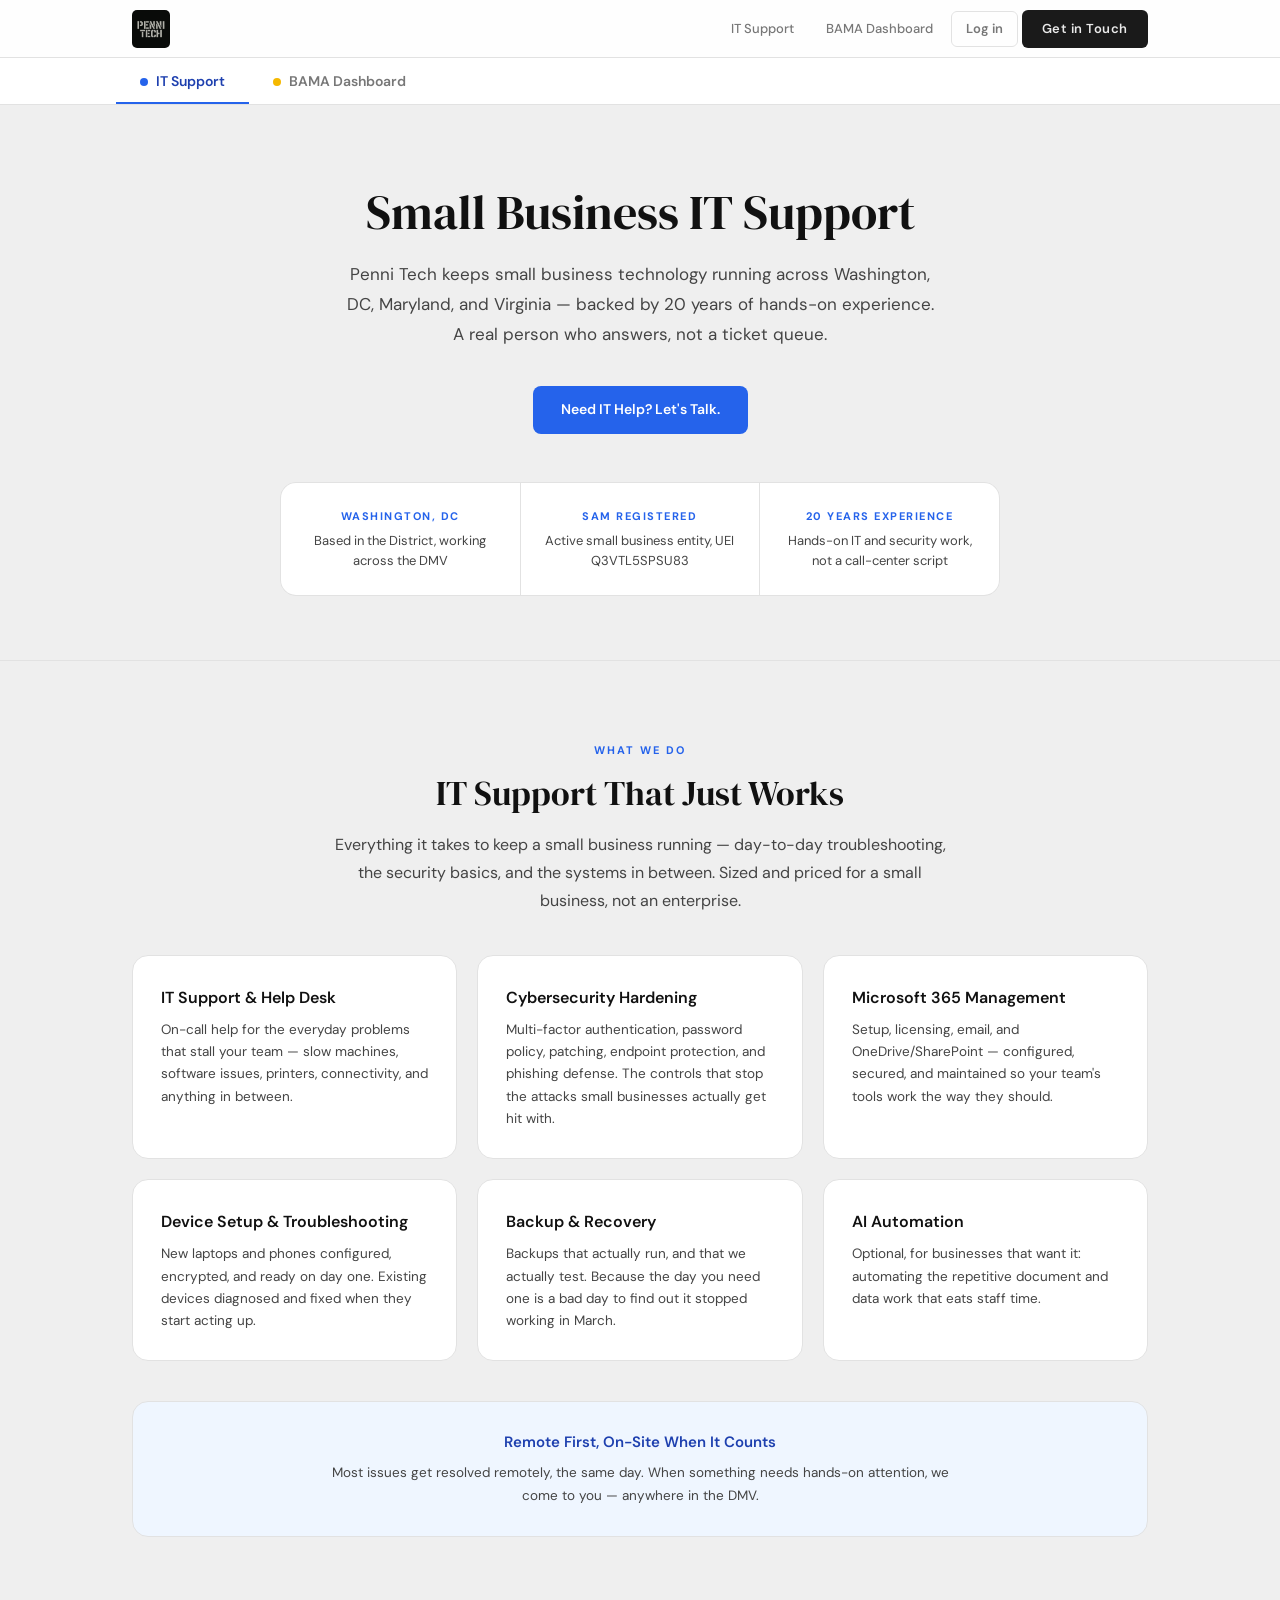
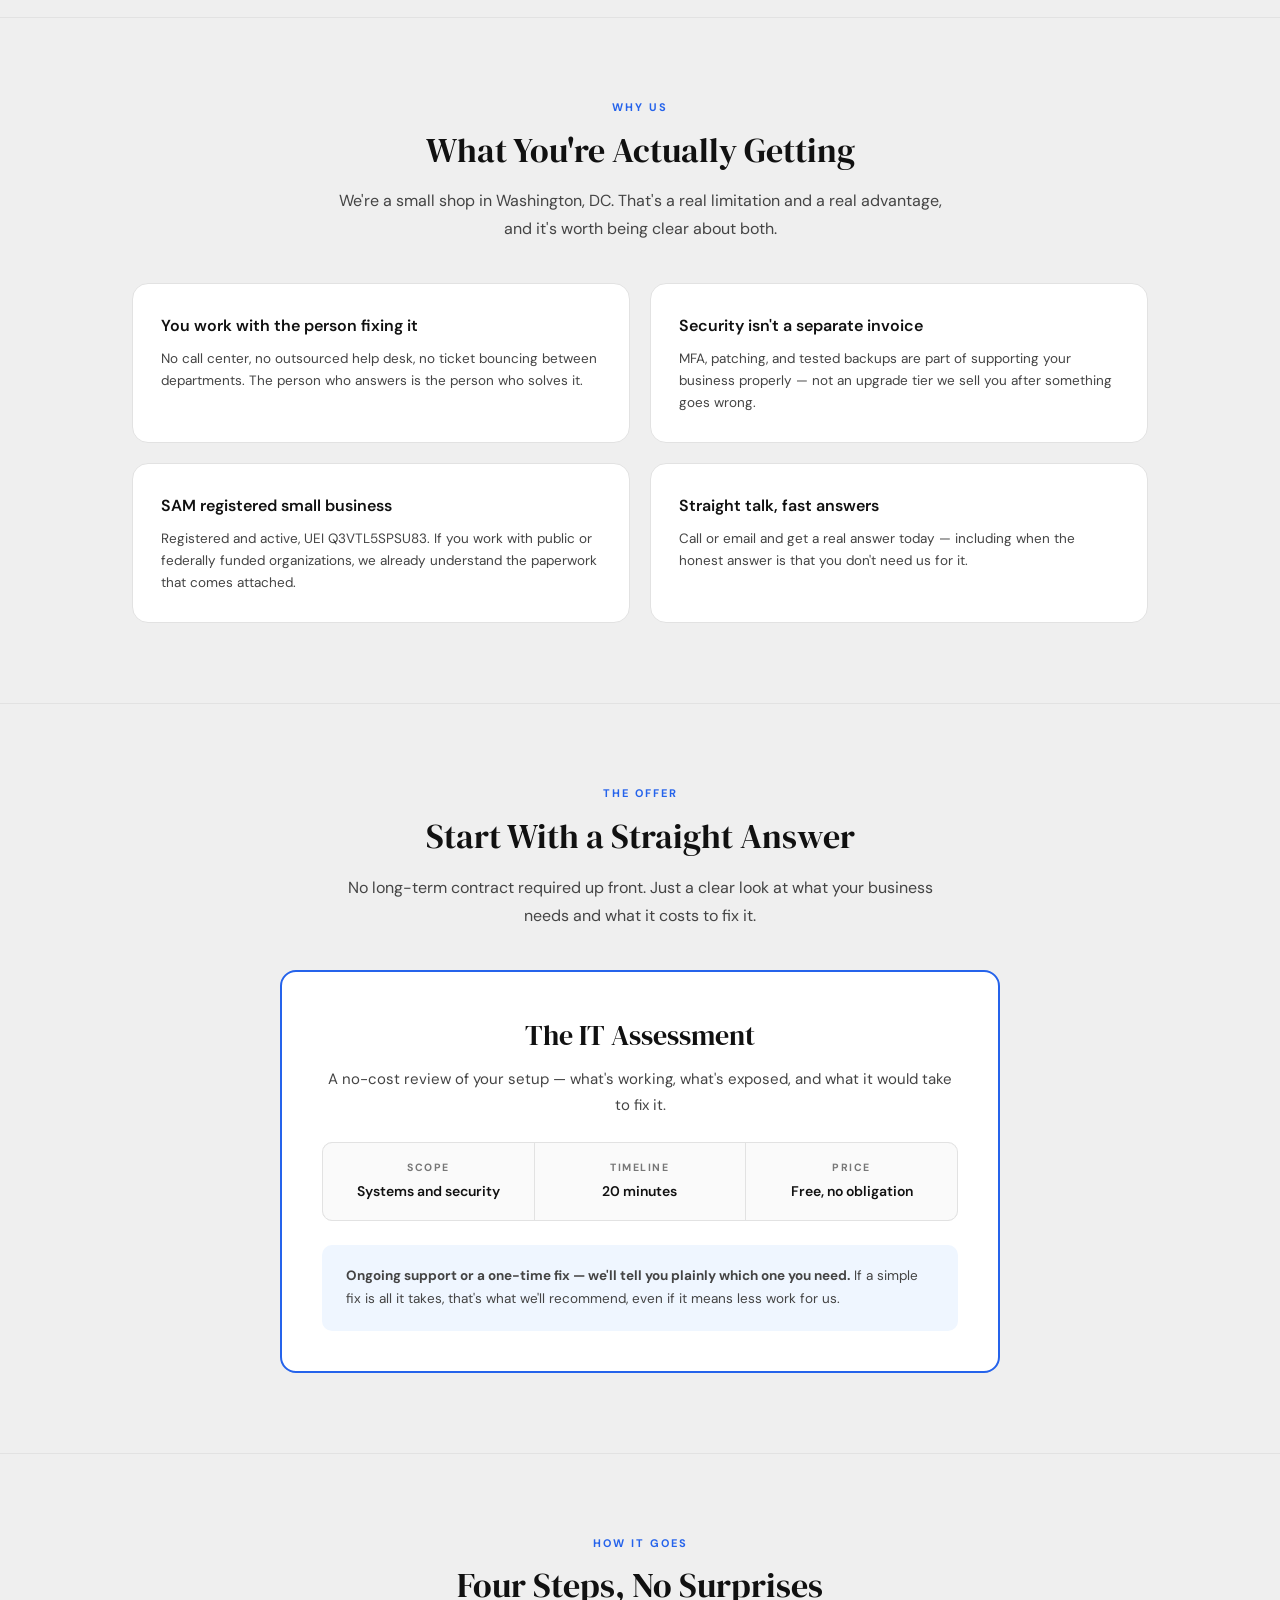
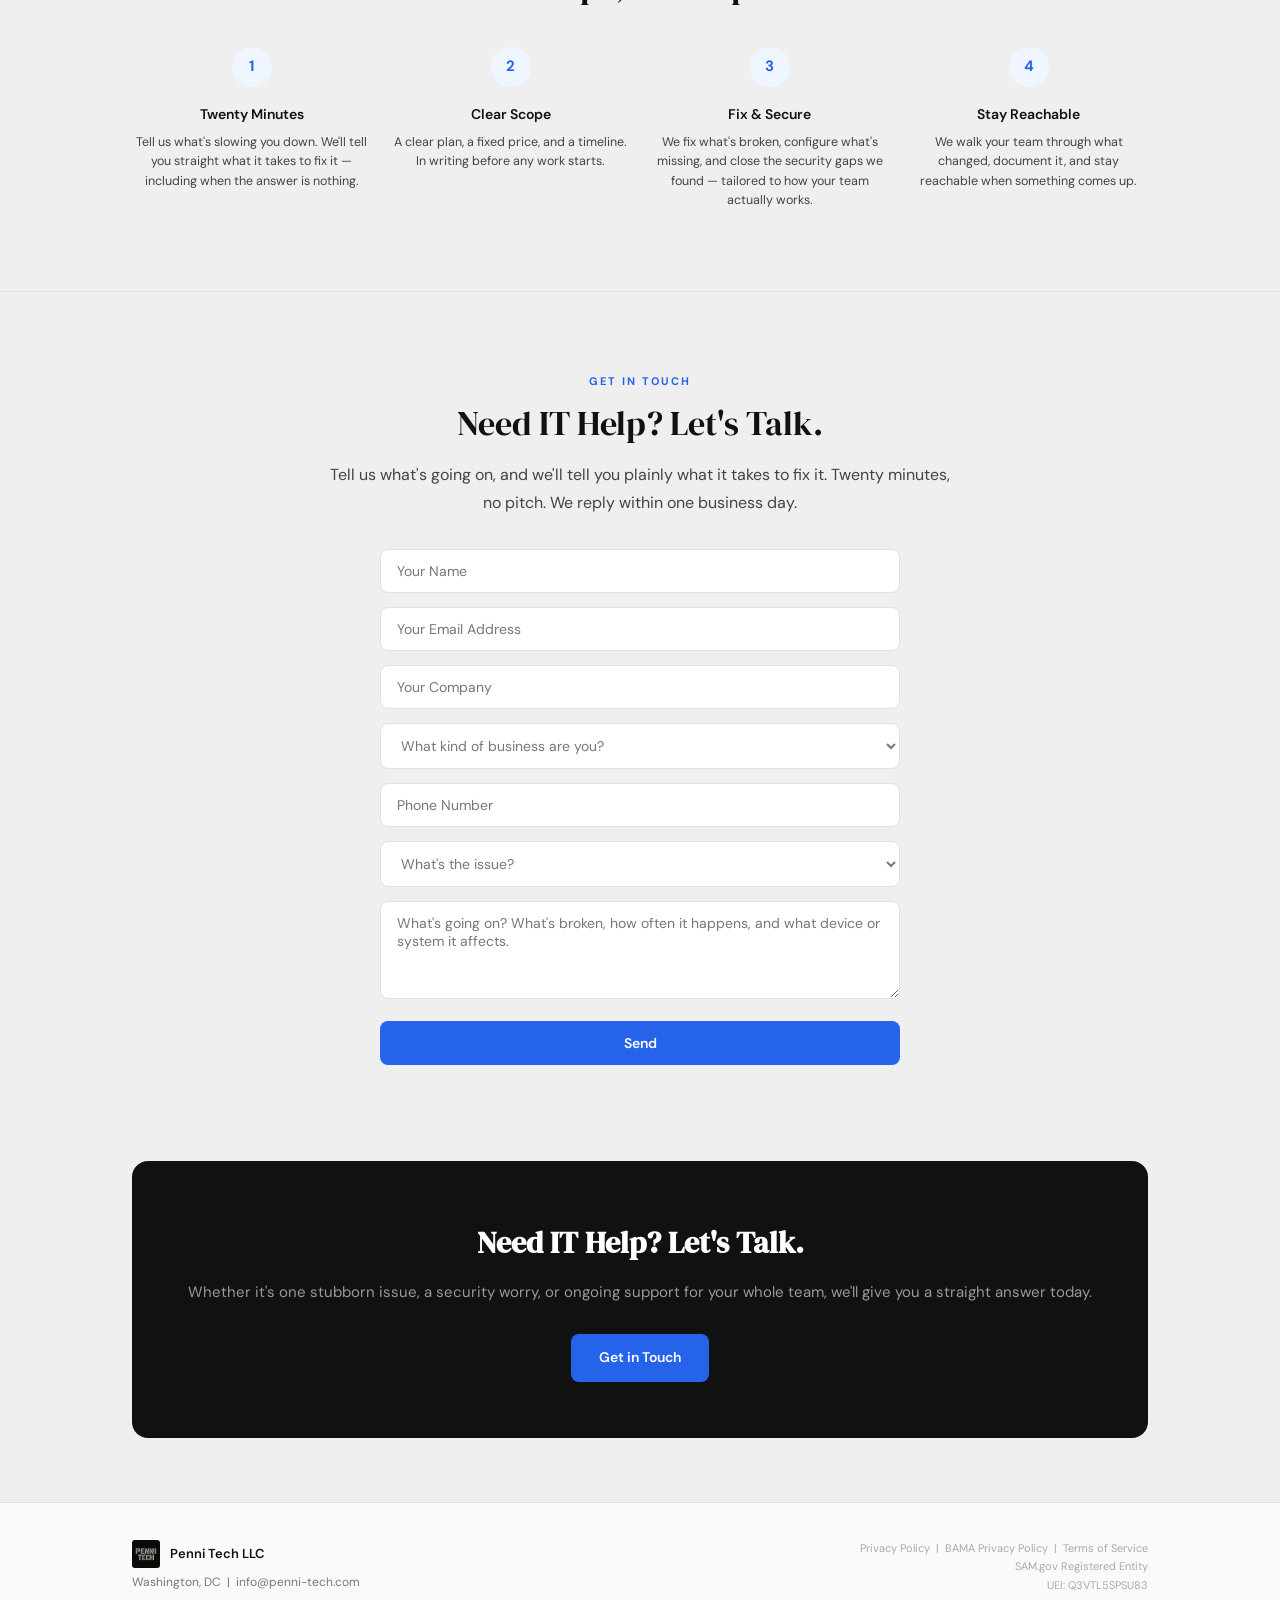
==== commit cd381e53: "Rebrand SAM Dashboard to BAMA Rename SAM/SAM Dashboard to BAMA (Business Administrative Management A" ====
--- a/index.html
+++ b/index.html
@@ -99,7 +99,7 @@
 
 .nav-cta:hover { background: #111111 !important; color: #ffffff !important; }
 
-/* Sign-in for existing SAM customers. Quieter than the CTA on purpose: the
+/* Sign-in for existing BAMA customers. Quieter than the CTA on purpose: the
    page's job is still to convert new visitors, and someone who already has a
    workspace knows what they are looking for. */
 .nav-login {
@@ -147,7 +147,7 @@
 
 .tab-btn:hover { color: var(--dark); }
 .tab-btn.active-ai { color: var(--blue-dark); border-bottom-color: var(--accent-blue); }
-.tab-btn.active-sam { color: var(--yellow-dark); border-bottom-color: var(--accent-yellow); }
+.tab-btn.active-bama { color: var(--yellow-dark); border-bottom-color: var(--accent-yellow); }
 
 .tab-icon {
   display: inline-block;
@@ -415,7 +415,7 @@
 /* A <select> has no ::placeholder, so its prompt option rendered in the field's
    own near-black while the inputs beside it showed the browser's default grey.
    Both are pinned to --muted here so every field in the form reads as one set.
-   The .sam-form-card placeholder rule is more specific and is unaffected. */
+   The .bama-form-card placeholder rule is more specific and is unaffected. */
 .form-field input::placeholder,
 .form-field textarea::placeholder { color: var(--muted); opacity: 1; }
 .form-field select.is-empty { color: var(--muted); }
@@ -492,14 +492,14 @@
 .footer-right a { color: #aaa; text-decoration: none; }
 .footer-right a:hover { color: var(--body); }
 
-/* ═══ SAM DASHBOARD ═══ */
-.sam-page {
+/* ═══ BAMA DASHBOARD ═══ */
+.bama-page {
   position: relative;
   overflow: hidden;
   background: linear-gradient(180deg, #FFFFFF 0%, #FFFBEC 35%, #FFFFFF 100%);
 }
 
-.sam-page::before {
+.bama-page::before {
   content: '';
   position: absolute;
   top: -260px;
@@ -512,7 +512,7 @@
   z-index: 0;
 }
 
-.sam-page::after {
+.bama-page::after {
   content: '';
   position: absolute;
   bottom: -200px;
@@ -524,14 +524,23 @@
   z-index: 0;
 }
 
-.sam-hero {
+.bama-hero {
   position: relative;
   z-index: 1;
   text-align: center;
   padding: 5rem 0 2rem;
 }
 
-.sam-eyebrow {
+.bama-badge {
+  width: 84px;
+  height: 84px;
+  border-radius: 22%;
+  display: block;
+  margin: 0 auto 1.5rem;
+  box-shadow: 0 10px 28px rgba(245,184,0,0.25);
+}
+
+.bama-eyebrow {
   display: inline-flex;
   align-items: center;
   gap: 8px;
@@ -548,21 +557,21 @@
   box-shadow: 0 4px 16px rgba(245,184,0,0.08);
 }
 
-.sam-eyebrow-dot {
+.bama-eyebrow-dot {
   width: 6px;
   height: 6px;
   border-radius: 50%;
   background: var(--accent-yellow);
   box-shadow: 0 0 10px var(--accent-yellow);
-  animation: samPulse 2s ease-in-out infinite;
-}
-
-@keyframes samPulse {
+  animation: bamaPulse 2s ease-in-out infinite;
+}
+
+@keyframes bamaPulse {
   0%, 100% { opacity: 1; transform: scale(1); }
   50% { opacity: 0.6; transform: scale(0.85); }
 }
 
-.sam-hero h1 {
+.bama-hero h1 {
   font-family: var(--font-display);
   font-size: 64px;
   font-weight: 400;
@@ -572,7 +581,7 @@
   margin-bottom: 0.5rem;
 }
 
-.sam-hero h1 .sam-mark {
+.bama-hero h1 .bama-mark {
   background: linear-gradient(135deg, #FFC93C 0%, #f5b800 35%, #E89400 70%, #c97400 100%);
   -webkit-background-clip: text;
   background-clip: text;
@@ -581,7 +590,7 @@
   filter: drop-shadow(0 4px 18px rgba(245,184,0,0.35));
 }
 
-.sam-subtitle {
+.bama-subtitle {
   font-size: 12px;
   font-weight: 600;
   letter-spacing: 2.5px;
@@ -592,21 +601,21 @@
 
 /* Sits under the hero lead: this tab is written for people requesting access,
    which left an existing customer with nowhere to go from the site at all. */
-.sam-hero p.sam-signin {
+.bama-hero p.bama-signin {
   margin: 1.1rem auto 0;
   font-size: 14px;
   color: var(--muted);
 }
-.sam-hero p.sam-signin a {
+.bama-hero p.bama-signin a {
   color: #1a1a1a;
   font-weight: 600;
   text-decoration: none;
   border-bottom: 1px solid rgba(26,26,26,0.25);
   padding-bottom: 1px;
 }
-.sam-hero p.sam-signin a:hover { border-bottom-color: #1a1a1a; }
-
-.sam-hero p.sam-lead {
+.bama-hero p.bama-signin a:hover { border-bottom-color: #1a1a1a; }
+
+.bama-hero p.bama-lead {
   font-size: 19px;
   color: var(--body);
   line-height: 1.55;
@@ -615,7 +624,7 @@
   font-weight: 400;
 }
 
-.sam-form-card {
+.bama-form-card {
   position: relative;
   z-index: 1;
   max-width: 540px;
@@ -632,9 +641,9 @@
     inset 0 1px 0 rgba(255,255,255,0.9);
 }
 
-.sam-form-title { text-align: center; margin-bottom: 1.75rem; }
-
-.sam-form-title h3 {
+.bama-form-title { text-align: center; margin-bottom: 1.75rem; }
+
+.bama-form-title h3 {
   font-family: var(--font-display);
   font-size: 26px;
   font-weight: 400;
@@ -643,19 +652,19 @@
   margin-bottom: 0.4rem;
 }
 
-.sam-form-title p { font-size: 13.5px; color: var(--muted); }
+.bama-form-title p { font-size: 13.5px; color: var(--muted); }
 
 /* Paired fields (first/last name, state/zip). The mobile override that
    collapses this to one column lives in the @media block below; without this
    base rule the pair would never form two columns on desktop. */
-.sam-grid-2 {
+.bama-grid-2 {
   display: grid;
   grid-template-columns: 1fr 1fr;
   gap: 14px;
   margin-bottom: 14px;
 }
 
-.sam-form-card .form-field input {
+.bama-form-card .form-field input {
   border-radius: 14px;
   padding: 15px 18px;
   background: rgba(0,0,0,0.03);
@@ -666,15 +675,15 @@
   transition: all 0.25s ease;
 }
 
-.sam-form-card .form-field input::placeholder { color: #9a9a9a; font-weight: 400; }
-
-.sam-form-card .form-field input:focus {
+.bama-form-card .form-field input::placeholder { color: #9a9a9a; font-weight: 400; }
+
+.bama-form-card .form-field input:focus {
   background: var(--white);
   border-color: var(--accent-yellow);
   box-shadow: 0 0 0 4px rgba(245,184,0,0.15);
 }
 
-.sam-form-card .form-submit {
+.bama-form-card .form-submit {
   border-radius: 999px;
   padding: 16px 28px;
   font-size: 15px;
@@ -689,7 +698,7 @@
   letter-spacing: 0.01em;
 }
 
-.sam-form-card .form-submit:hover {
+.bama-form-card .form-submit:hover {
   transform: translateY(-1.5px);
   box-shadow:
     0 14px 32px rgba(245,184,0,0.45),
@@ -697,25 +706,26 @@
   color: #1A1100;
 }
 
-.sam-form-card .form-submit:active { transform: translateY(0); }
-.sam-form-card .form-submit:disabled { opacity: 0.7; cursor: not-allowed; transform: none; }
+.bama-form-card .form-submit:active { transform: translateY(0); }
+.bama-form-card .form-submit:disabled { opacity: 0.7; cursor: not-allowed; transform: none; }
 
 @media (max-width: 768px) {
-  .sam-hero { padding: 3.5rem 0 1.25rem; }
-  .sam-hero h1 { font-size: 56px; letter-spacing: -0.03em; }
-  .sam-subtitle { font-size: 11px; letter-spacing: 2px; margin-bottom: 1.5rem; }
-  .sam-hero p.sam-lead { font-size: 17px; padding: 0 0.5rem; }
-  .sam-form-card { margin: 2rem 0.5rem 3.5rem; padding: 2rem 1.5rem; border-radius: 24px; }
-  .sam-form-title h3 { font-size: 22px; }
-  .sam-form-card .form-field input { padding: 14px 16px; font-size: 16px; }
-  .sam-form-card .form-submit { padding: 16px 24px; font-size: 15px; }
-  .sam-page::before { width: 700px; height: 700px; top: -150px; }
-  .sam-page::after { width: 380px; height: 380px; }
+  .bama-hero { padding: 3.5rem 0 1.25rem; }
+  .bama-badge { width: 64px; height: 64px; margin-bottom: 1.1rem; }
+  .bama-hero h1 { font-size: 56px; letter-spacing: -0.03em; }
+  .bama-subtitle { font-size: 11px; letter-spacing: 2px; margin-bottom: 1.5rem; }
+  .bama-hero p.bama-lead { font-size: 17px; padding: 0 0.5rem; }
+  .bama-form-card { margin: 2rem 0.5rem 3.5rem; padding: 2rem 1.5rem; border-radius: 24px; }
+  .bama-form-title h3 { font-size: 22px; }
+  .bama-form-card .form-field input { padding: 14px 16px; font-size: 16px; }
+  .bama-form-card .form-submit { padding: 16px 24px; font-size: 15px; }
+  .bama-page::before { width: 700px; height: 700px; top: -150px; }
+  .bama-page::after { width: 380px; height: 380px; }
 }
 
 @media (max-width: 380px) {
-  .sam-hero h1 { font-size: 48px; }
-  .sam-form-card { padding: 1.75rem 1.25rem; }
+  .bama-hero h1 { font-size: 48px; }
+  .bama-form-card { padding: 1.75rem 1.25rem; }
 }
 
 @media (max-width: 768px) {
@@ -758,7 +768,7 @@
   .cta-banner h2 { font-size: 24px; }
   .footer-inner { flex-direction: column; text-align: center; }
   .footer-right { text-align: center; }
-  .sam-grid-2 { grid-template-columns: 1fr !important; }
+  .bama-grid-2 { grid-template-columns: 1fr !important; }
 }
 
 @media (max-width: 480px) {
@@ -766,11 +776,11 @@
   .hero h1 { font-size: 28px; }
 }
 </style>
-<!-- SAM site traffic tracking (pt-llc) -->
+<!-- BAMA site traffic tracking (pt-llc) -->
 <script>
 (function(){
-  var b='https://dev.penni-tech.com/pt-llc';
-  var t='7efb5661f5a8eeb617b7f046';
+  var b='https://bama.penni-tech.com/pt';
+  var t='639c82dc00d3ba72b0e2f5d7';
   try{
     var d=window.innerWidth<768?'mobile':window.innerWidth<1024?'tablet':'desktop';
     var data=JSON.stringify({t:t,u:location.href,r:document.referrer,d:d});
@@ -792,10 +802,10 @@
     </button>
     <div class="nav-links" id="navLinks">
       <a href="#" onclick="switchTab('automation'); return false;">IT Support</a>
-      <a href="#" onclick="switchTab('sam-dashboard'); return false;">SAM Dashboard</a>
-      <!-- Existing SAM customers. Points at the workspace sign-in page at the
+      <a href="#" onclick="switchTab('bama-dashboard'); return false;">BAMA Dashboard</a>
+      <!-- Existing BAMA customers. Points at the workspace sign-in page at the
            root of the app host, NOT at /admin/ (the operator's console). -->
-      <a href="https://sam.penni-tech.com/" class="nav-login">Log in</a>
+      <a href="https://bama.penni-tech.com/" class="nav-login">Log in</a>
       <a href="#" onclick="scrollToContact(); return false;" class="nav-cta">Get in Touch</a>
     </div>
   </nav>
@@ -806,8 +816,8 @@
     <button class="tab-btn active-ai" id="tab-automation" onclick="switchTab('automation')">
       <span class="tab-icon blue"></span>IT Support
     </button>
-    <button class="tab-btn" id="tab-sam" onclick="switchTab('sam-dashboard')">
-      <span class="tab-icon yellow"></span>SAM Dashboard
+    <button class="tab-btn" id="tab-bama" onclick="switchTab('bama-dashboard')">
+      <span class="tab-icon yellow"></span>BAMA Dashboard
     </button>
   </div>
 </div>
@@ -1052,26 +1062,27 @@
 </div>
 
 
-<!-- ═══ SAM DASHBOARD PAGE ═══ -->
-<div class="page sam-page" id="page-sam-dashboard">
+<!-- ═══ BAMA DASHBOARD PAGE ═══ -->
+<div class="page bama-page" id="page-bama-dashboard">
   <div class="container">
-    <div class="sam-hero">
-      <span class="sam-eyebrow"><span class="sam-eyebrow-dot"></span>Pilot Access · By Invitation</span>
-      <h1><span class="sam-mark">SAM.</span></h1>
-      <p class="sam-subtitle">Systems Administrative Management</p>
-      <p class="sam-lead">Request access to the SAM pilot.</p>
-      <p class="sam-signin">Already have a workspace? <a href="https://sam.penni-tech.com/">Log in to SAM</a></p>
+    <div class="bama-hero">
+      <img src="bama-logo.png" alt="BAMA" class="bama-badge">
+      <span class="bama-eyebrow"><span class="bama-eyebrow-dot"></span>Pilot Access · By Invitation</span>
+      <h1><span class="bama-mark">BAMA.</span></h1>
+      <p class="bama-subtitle">Business Administrative Management Agent</p>
+      <p class="bama-lead">Request access to the BAMA pilot.</p>
+      <p class="bama-signin">Already have a workspace? <a href="https://bama.penni-tech.com/">Log in to BAMA</a></p>
     </div>
   </div>
 
   <div class="container">
-    <div class="sam-form-card" id="sam-contact">
-      <div class="sam-form-title">
+    <div class="bama-form-card" id="bama-contact">
+      <div class="bama-form-title">
         <h3>Request Access</h3>
         <p>We'll review and respond shortly.</p>
       </div>
-      <form id="sam-access-form" onsubmit="return submitSamForm(this)">
-        <div class="sam-grid-2">
+      <form id="bama-access-form" onsubmit="return submitBamaForm(this)">
+        <div class="bama-grid-2">
           <div class="form-field" style="margin-bottom: 0;">
             <input type="text" name="first_name" placeholder="First Name" required>
           </div>
@@ -1085,7 +1096,7 @@
         <div class="form-field">
           <input type="text" name="company_name" placeholder="Company Name" required>
         </div>
-        <div class="sam-grid-2">
+        <div class="bama-grid-2">
           <div class="form-field" style="margin-bottom: 0;">
             <input type="text" name="state" placeholder="State" required maxlength="50">
           </div>
@@ -1110,7 +1121,7 @@
       <p>Washington, DC &nbsp;|&nbsp; info@penni-tech.com</p>
     </div>
     <div class="footer-right">
-      <p><a href="/privacy.html">Privacy Policy</a> &nbsp;|&nbsp; <a href="/sam_privacy.html">SAM Privacy Policy</a> &nbsp;|&nbsp; <a href="/terms.html">Terms of Service</a></p>
+      <p><a href="/privacy.html">Privacy Policy</a> &nbsp;|&nbsp; <a href="/bama_privacy.html">BAMA Privacy Policy</a> &nbsp;|&nbsp; <a href="/terms.html">Terms of Service</a></p>
       <p>SAM.gov Registered Entity</p>
       <p>UEI: Q3VTL5SPSU83</p>
     </div>
@@ -1122,11 +1133,11 @@
 function switchTab(tab) {
   var pages = {
     'automation': 'page-automation',
-    'sam-dashboard': 'page-sam-dashboard'
+    'bama-dashboard': 'page-bama-dashboard'
   };
   var tabs = {
     'automation': { id: 'tab-automation', cls: 'active-ai' },
-    'sam-dashboard': { id: 'tab-sam', cls: 'active-sam' }
+    'bama-dashboard': { id: 'tab-bama', cls: 'active-bama' }
   };
 
   if (!pages[tab]) { tab = 'automation'; }
@@ -1146,9 +1157,9 @@
 }
 
 function scrollToContact() {
-  var samPage = document.getElementById('page-sam-dashboard');
-  if (samPage.classList.contains('active')) {
-    document.getElementById('sam-contact').scrollIntoView({ behavior: 'smooth' });
+  var bamaPage = document.getElementById('page-bama-dashboard');
+  if (bamaPage.classList.contains('active')) {
+    document.getElementById('bama-contact').scrollIntoView({ behavior: 'smooth' });
   } else {
     document.getElementById('contact').scrollIntoView({ behavior: 'smooth' });
   }
@@ -1176,17 +1187,17 @@
   submitBtn.disabled = true;
   submitBtn.textContent = 'Sending...';
 
-  // Best-effort mirror to SAM so the business owner sees this lead in their
+  // Best-effort mirror to BAMA so the business owner sees this lead in their
   // dashboard, not just their inbox. Never blocks or affects the Formspree
   // flow below — failures here are silently swallowed on purpose.
   try {
     var leadData = new FormData(form);
     var params = new URLSearchParams(location.search);
-    fetch('https://dev.penni-tech.com/pt-llc/api/t/lead', {
+    fetch('https://bama.penni-tech.com/pt/api/t/lead', {
       method: 'POST',
       headers: { 'Content-Type': 'application/json' },
       body: JSON.stringify({
-        t: '7efb5661f5a8eeb617b7f046',
+        t: '639c82dc00d3ba72b0e2f5d7',
         name: leadData.get('name') || '',
         email: leadData.get('email') || '',
         phone: leadData.get('phone') || '',
@@ -1219,7 +1230,7 @@
   return false;
 }
 
-function submitSamForm(form) {
+function submitBamaForm(form) {
   var submitBtn = form.querySelector('.form-submit');
   submitBtn.disabled = true;
   submitBtn.textContent = 'Sending...';
@@ -1233,7 +1244,7 @@
     zip_code: form.zip_code.value.trim()
   };
 
-  fetch('https://sam.penni-tech.com/admin/api/public/access-request', {
+  fetch('https://bama.penni-tech.com/admin/api/public/access-request', {
     method: 'POST',
     headers: { 'Content-Type': 'application/json' },
     body: JSON.stringify(data)
@@ -1267,8 +1278,8 @@
     return;
   }
 
-  if (hash && hash.indexOf('#sam') === 0) {
-    switchTab('sam-dashboard');
+  if (hash && hash.indexOf('#bama') === 0) {
+    switchTab('bama-dashboard');
   }
 });
 </script>
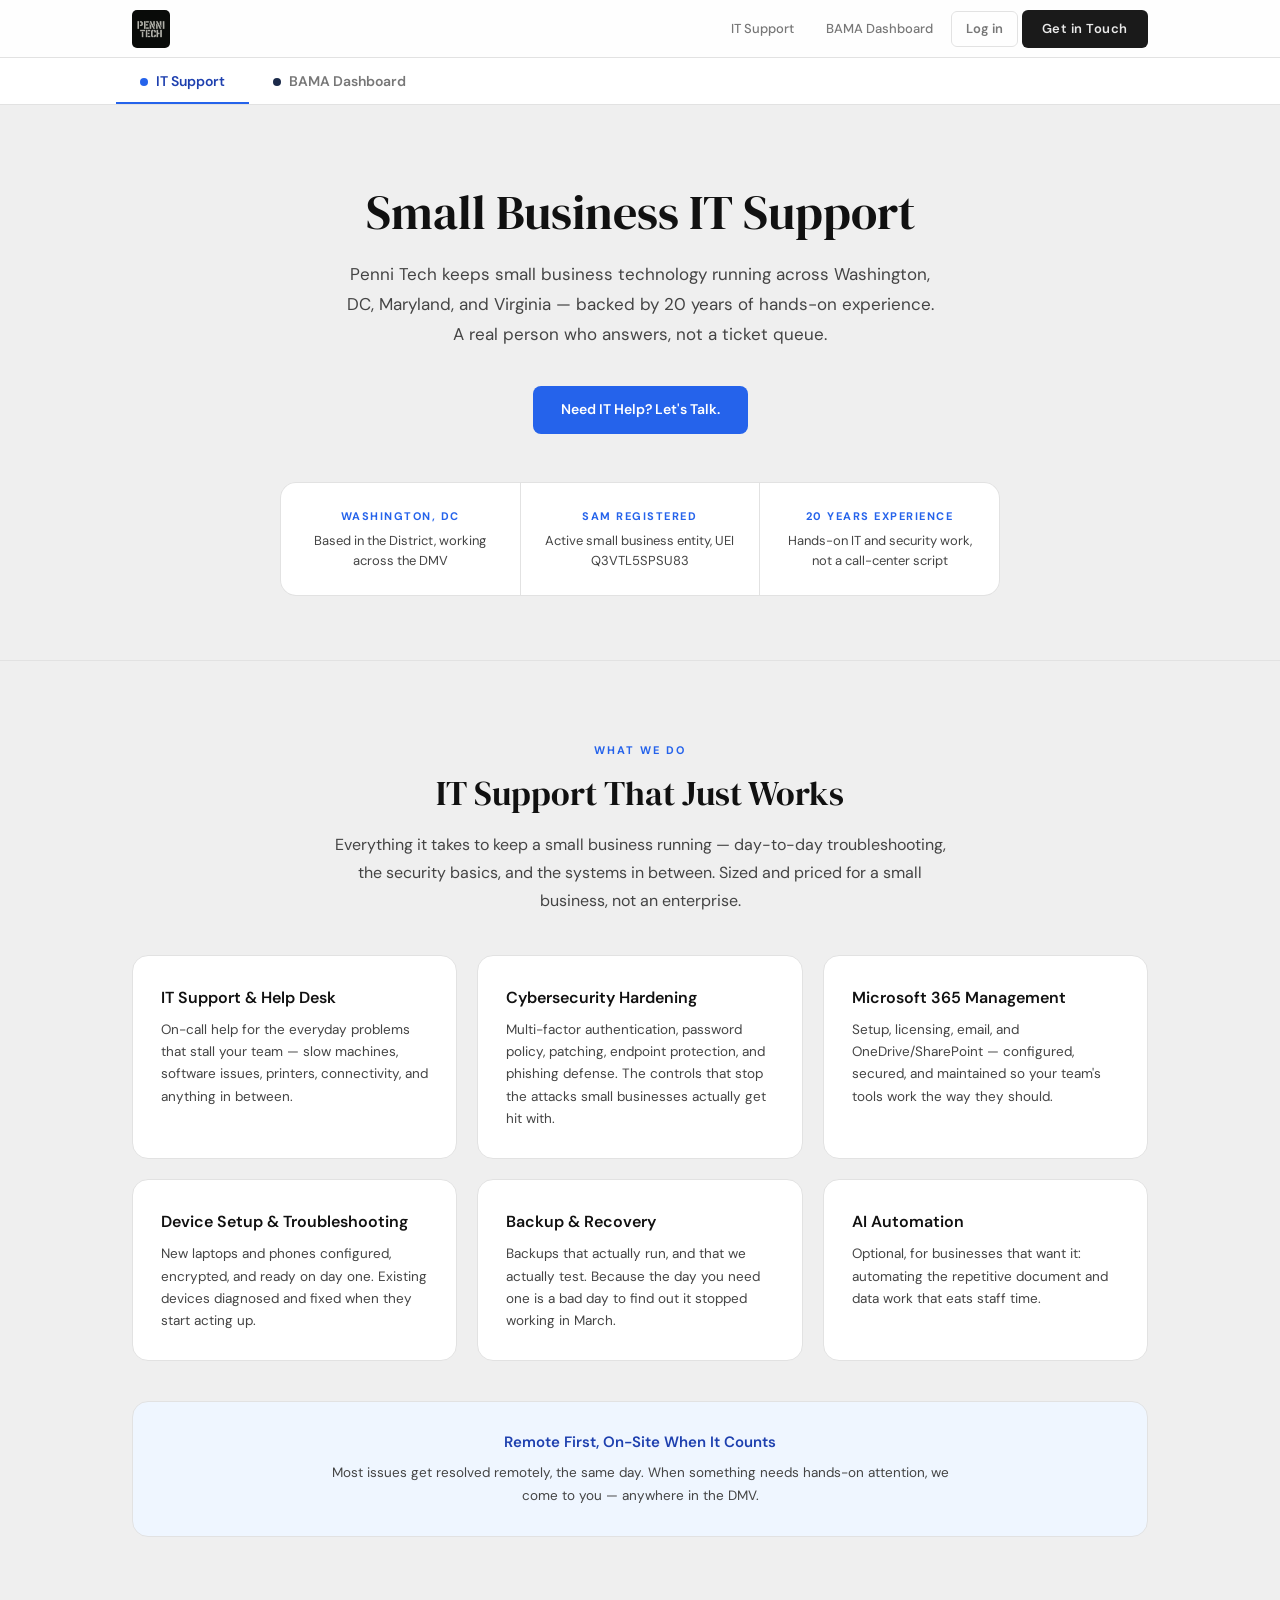
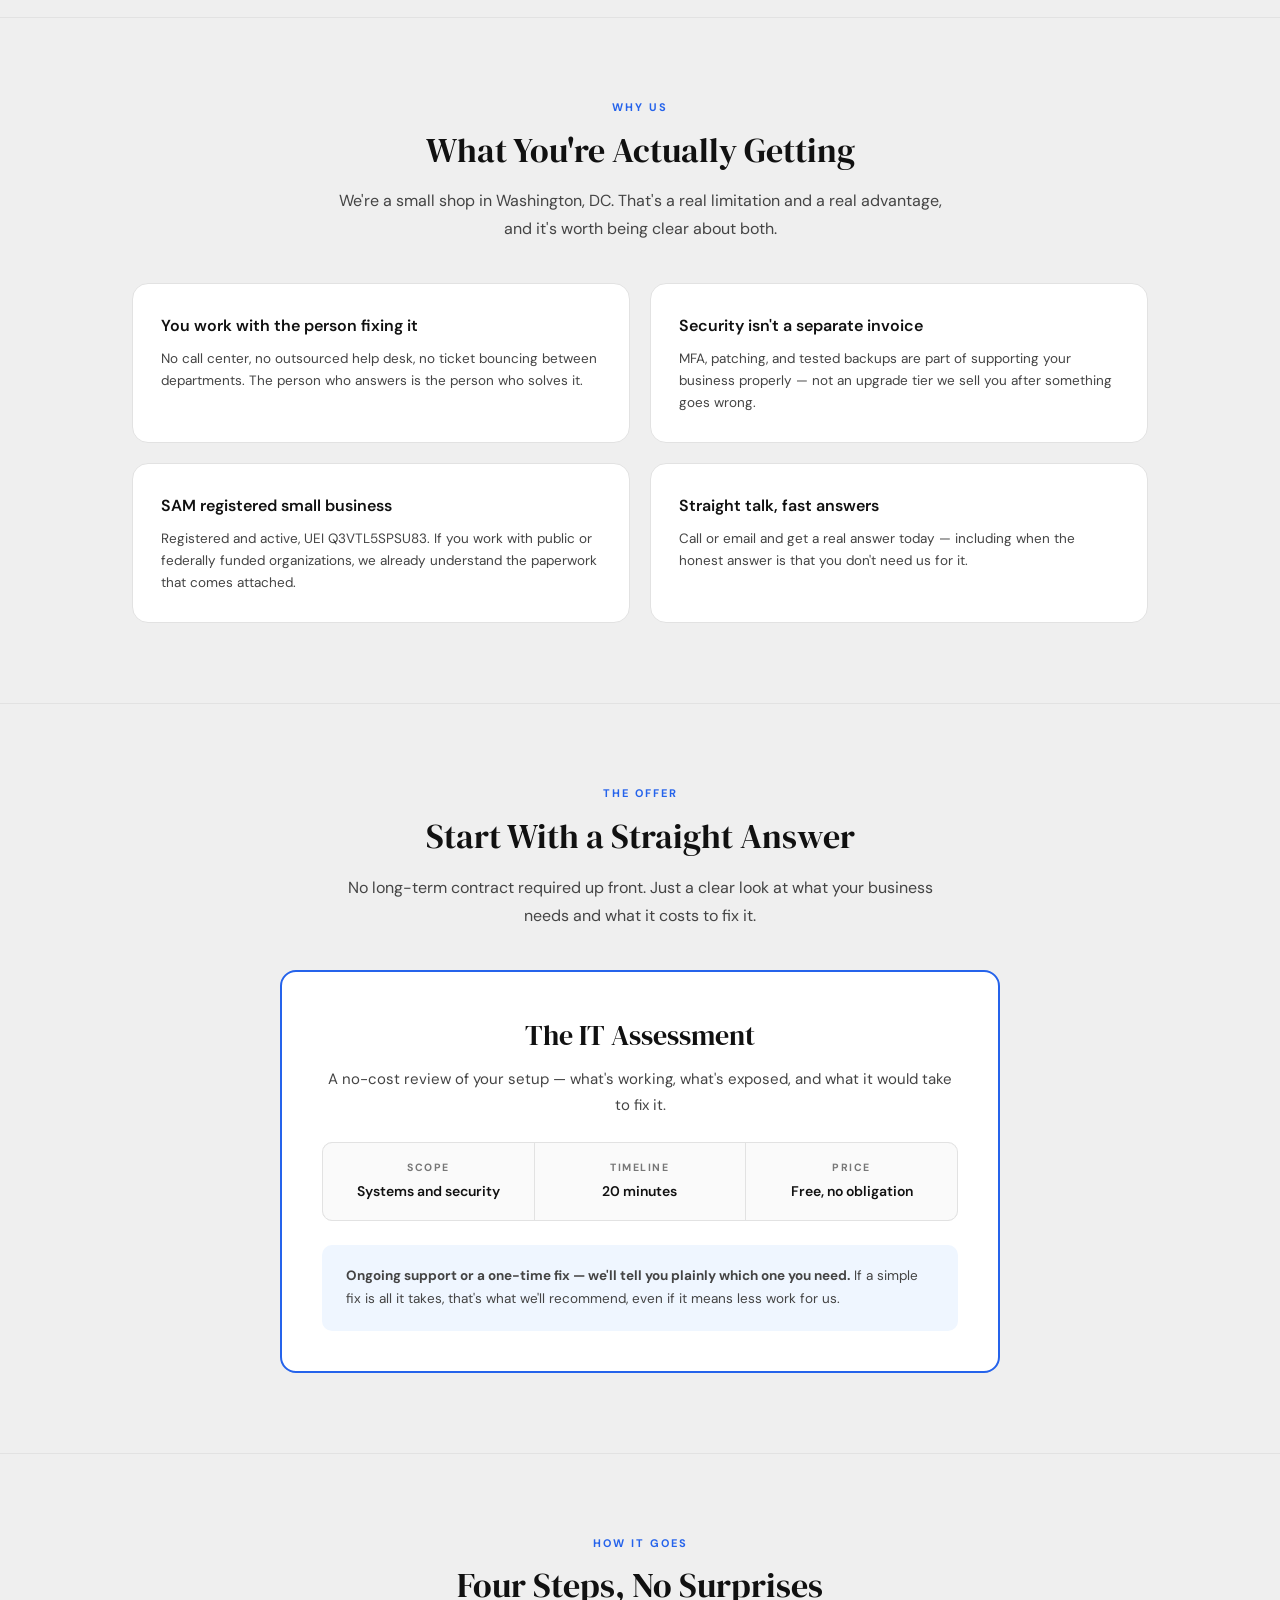
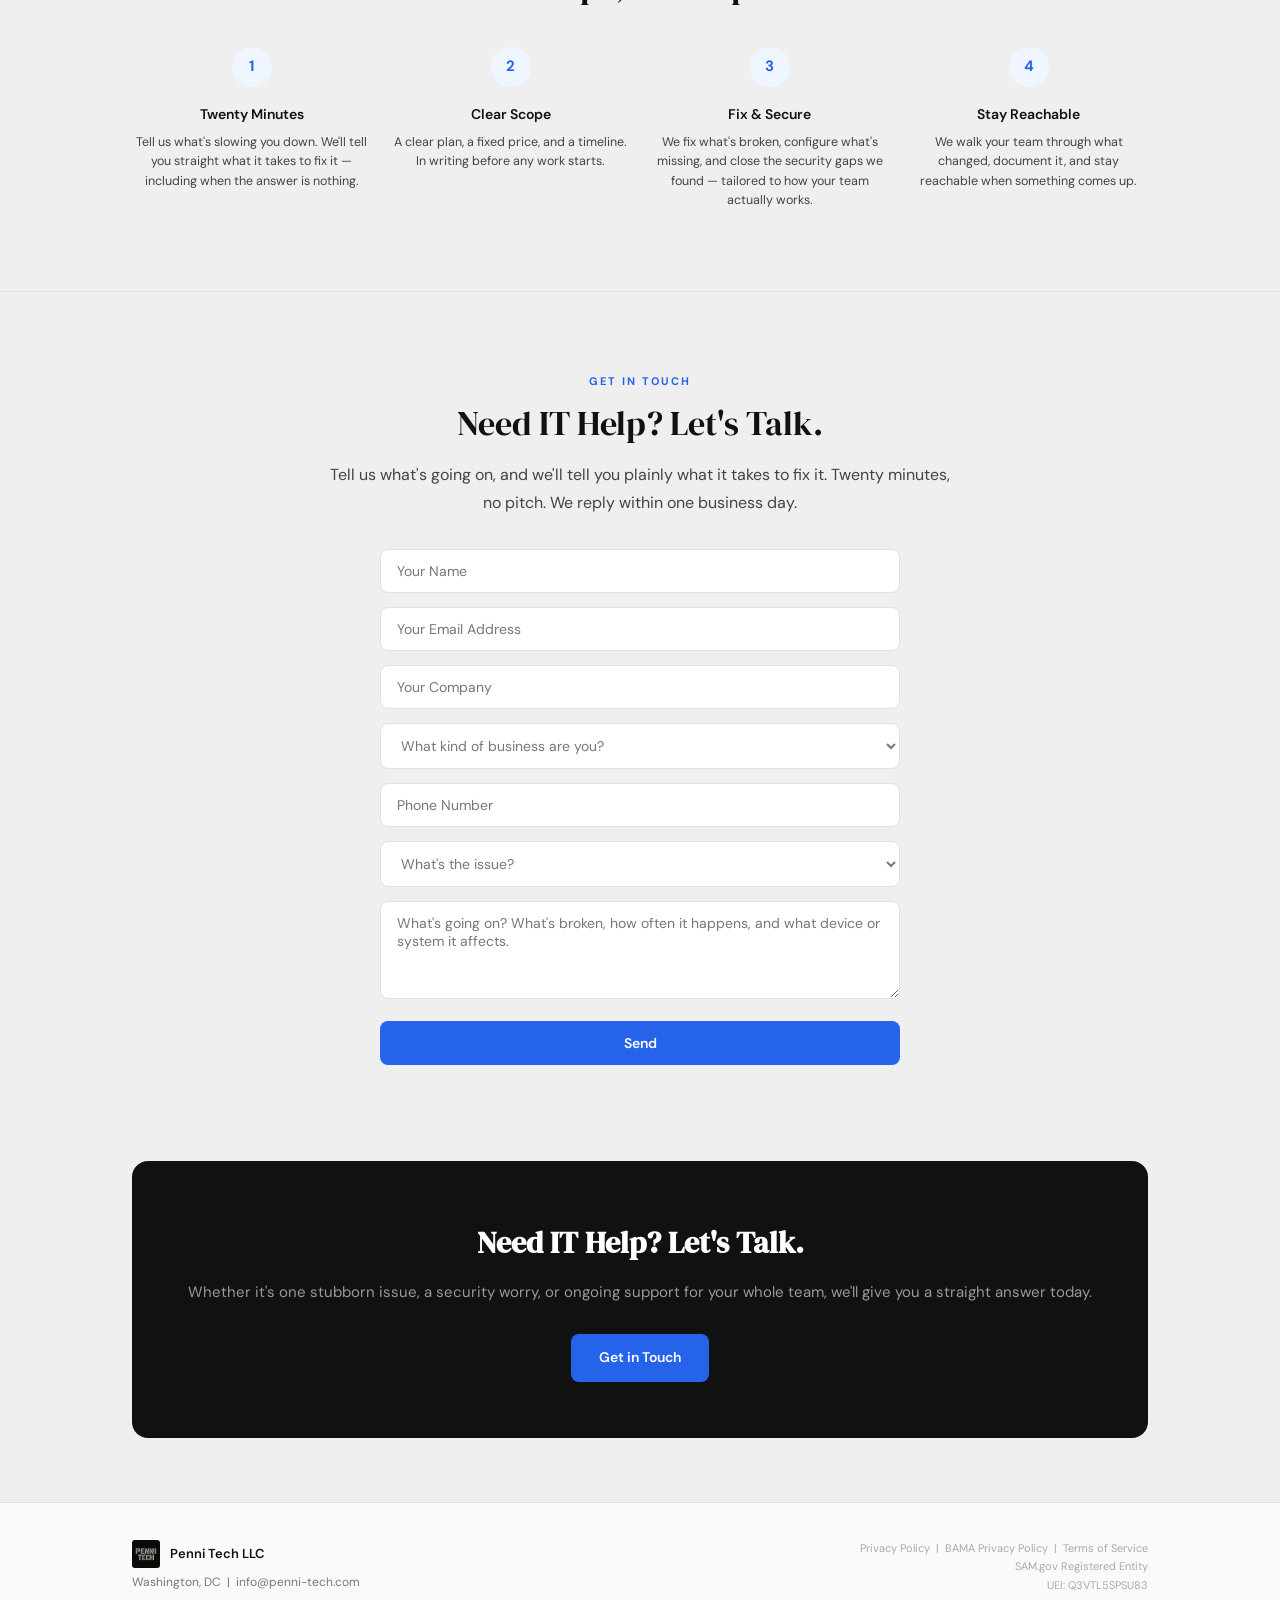
==== commit 2274f907: "Restyle BAMA tab to midnight blue, drop icon/heading, tighten to one screen" ====
--- a/index.html
+++ b/index.html
@@ -17,59 +17,59 @@
 <link rel="icon" type="image/png" href="logo.png">
 <style>
 :root {
-  --green: #1A9E70;
-  --green-light: #E4F5EE;
-  --green-dark: #0D7A55;
-  --dark: #111;
-  --body: #444;
-  --muted: #777;
-  --border: #E2E2E2;
-  --bg: #FAFAFA;
-  --white: #fff;
-  --radius: 10px;
-  --radius-lg: 16px;
-  --shadow-sm: 0 1px 3px rgba(0,0,0,0.06);
-  --shadow-md: 0 4px 20px rgba(0,0,0,0.08);
-  --font-display: 'DM Serif Display', Georgia, serif;
-  --font-body: 'DM Sans', -apple-system, sans-serif;
-  --max-w: 1080px;
-  --accent-blue: #2563EB;
-  --blue-light: #EFF6FF;
-  --blue-dark: #1E40AF;
-  --accent-yellow: #f5b800;
-  --yellow-light: #FFF7E0;
-  --yellow-dark: #c99300;
+--green: #1A9E70;
+--green-light: #E4F5EE;
+--green-dark: #0D7A55;
+--dark: #111;
+--body: #444;
+--muted: #777;
+--border: #E2E2E2;
+--bg: #FAFAFA;
+--white: #fff;
+--radius: 10px;
+--radius-lg: 16px;
+--shadow-sm: 0 1px 3px rgba(0,0,0,0.06);
+--shadow-md: 0 4px 20px rgba(0,0,0,0.08);
+--font-display: 'DM Serif Display', Georgia, serif;
+--font-body: 'DM Sans', -apple-system, sans-serif;
+--max-w: 1080px;
+--accent-blue: #2563EB;
+--blue-light: #EFF6FF;
+--blue-dark: #1E40AF;
+--accent-yellow: #1B2A4A;
+--yellow-light: #EAF0FA;
+--yellow-dark: #0B1626;
 }
 
 * { margin: 0; padding: 0; box-sizing: border-box; }
 html { scroll-behavior: smooth; }
 
 body {
-  font-family: var(--font-body);
-  color: var(--body);
-  background: #EFEFEF;
-  font-size: 15px;
-  line-height: 1.7;
-  -webkit-font-smoothing: antialiased;
+font-family: var(--font-body);
+color: var(--body);
+background: #EFEFEF;
+font-size: 15px;
+line-height: 1.7;
+-webkit-font-smoothing: antialiased;
 }
 
 .nav-wrap {
-  position: sticky;
-  top: 0;
-  z-index: 100;
-  background: rgba(255,255,255,0.92);
-  backdrop-filter: blur(12px);
-  -webkit-backdrop-filter: blur(12px);
-  border-bottom: 1px solid var(--border);
+position: sticky;
+top: 0;
+z-index: 100;
+background: rgba(255,255,255,0.92);
+backdrop-filter: blur(12px);
+-webkit-backdrop-filter: blur(12px);
+border-bottom: 1px solid var(--border);
 }
 
 nav {
-  max-width: var(--max-w);
-  margin: 0 auto;
-  display: flex;
-  justify-content: space-between;
-  align-items: center;
-  padding: 0.6rem 2rem;
+max-width: var(--max-w);
+margin: 0 auto;
+display: flex;
+justify-content: space-between;
+align-items: center;
+padding: 0.6rem 2rem;
 }
 
 .logo { display: flex; align-items: center; text-decoration: none; }
@@ -78,42 +78,42 @@
 .nav-links { display: flex; align-items: center; gap: 0.25rem; }
 
 .nav-links a {
-  font-size: 13px;
-  font-weight: 500;
-  color: var(--muted);
-  text-decoration: none;
-  padding: 6px 14px;
-  border-radius: 6px;
-  transition: all 0.2s;
+font-size: 13px;
+font-weight: 500;
+color: var(--muted);
+text-decoration: none;
+padding: 6px 14px;
+border-radius: 6px;
+transition: all 0.2s;
 }
 
 .nav-links a:hover { color: var(--dark); background: var(--bg); }
 
 .nav-cta {
-  background: #1a1a1a !important;
-  color: #eaeaea !important;
-  font-weight: 600 !important;
-  padding: 8px 20px !important;
-  letter-spacing: 0.04em !important;
+background: #1a1a1a !important;
+color: #eaeaea !important;
+font-weight: 600 !important;
+padding: 8px 20px !important;
+letter-spacing: 0.04em !important;
 }
 
 .nav-cta:hover { background: #111111 !important; color: #ffffff !important; }
 
 /* Sign-in for existing BAMA customers. Quieter than the CTA on purpose: the
-   page's job is still to convert new visitors, and someone who already has a
-   workspace knows what they are looking for. */
+page's job is still to convert new visitors, and someone who already has a
+workspace knows what they are looking for. */
 .nav-login {
-  border: 1px solid var(--border) !important;
-  font-weight: 600 !important;
+border: 1px solid var(--border) !important;
+font-weight: 600 !important;
 }
 .nav-login:hover { border-color: #1a1a1a !important; color: #1a1a1a !important; }
 
 .mobile-menu-btn {
-  display: none;
-  background: none;
-  border: none;
-  cursor: pointer;
-  padding: 4px;
+display: none;
+background: none;
+border: none;
+cursor: pointer;
+padding: 4px;
 }
 
 .mobile-menu-btn svg { display: block; }
@@ -121,28 +121,28 @@
 .tab-bar-wrap { border-bottom: 1px solid var(--border); background: var(--white); overflow: hidden; }
 
 .tab-bar {
-  max-width: var(--max-w);
-  margin: 0 auto;
-  display: flex;
-  padding: 0 1rem;
-  overflow-x: auto;
-  -webkit-overflow-scrolling: touch;
-  scrollbar-width: none;
+max-width: var(--max-w);
+margin: 0 auto;
+display: flex;
+padding: 0 1rem;
+overflow-x: auto;
+-webkit-overflow-scrolling: touch;
+scrollbar-width: none;
 }
 .tab-bar::-webkit-scrollbar { display: none; }
 
 .tab-btn {
-  font-family: var(--font-body);
-  font-size: 14px;
-  font-weight: 600;
-  color: var(--muted);
-  background: none;
-  border: none;
-  border-bottom: 2.5px solid transparent;
-  padding: 14px 24px 12px;
-  cursor: pointer;
-  transition: all 0.25s;
-  white-space: nowrap;
+font-family: var(--font-body);
+font-size: 14px;
+font-weight: 600;
+color: var(--muted);
+background: none;
+border: none;
+border-bottom: 2.5px solid transparent;
+padding: 14px 24px 12px;
+cursor: pointer;
+transition: all 0.25s;
+white-space: nowrap;
 }
 
 .tab-btn:hover { color: var(--dark); }
@@ -150,14 +150,14 @@
 .tab-btn.active-bama { color: var(--yellow-dark); border-bottom-color: var(--accent-yellow); }
 
 .tab-icon {
-  display: inline-block;
-  width: 8px;
-  height: 8px;
-  border-radius: 50%;
-  margin-right: 8px;
-  vertical-align: middle;
-  position: relative;
-  top: -0.5px;
+display: inline-block;
+width: 8px;
+height: 8px;
+border-radius: 50%;
+margin-right: 8px;
+vertical-align: middle;
+position: relative;
+top: -0.5px;
 }
 
 .tab-icon.blue { background: var(--accent-blue); }
@@ -167,43 +167,43 @@
 .page.active { display: block; animation: fadeUp 0.4s ease; }
 
 @keyframes fadeUp {
-  from { opacity: 0; transform: translateY(12px); }
-  to { opacity: 1; transform: translateY(0); }
+from { opacity: 0; transform: translateY(12px); }
+to { opacity: 1; transform: translateY(0); }
 }
 
 .container { max-width: var(--max-w); margin: 0 auto; padding: 0 2rem; }
 .section { padding: 5rem 0; }
 
 .section-label {
-  font-size: 11px;
-  text-transform: uppercase;
-  letter-spacing: 2px;
-  font-weight: 700;
-  margin-bottom: 0.75rem;
-  display: block;
-  text-align: center;
+font-size: 11px;
+text-transform: uppercase;
+letter-spacing: 2px;
+font-weight: 700;
+margin-bottom: 0.75rem;
+display: block;
+text-align: center;
 }
 
 .section-label.blue { color: var(--accent-blue); }
 
 .section h2 {
-  font-family: var(--font-display);
-  font-size: 34px;
-  font-weight: 400;
-  color: var(--dark);
-  line-height: 1.25;
-  margin-bottom: 1rem;
-  text-align: center;
+font-family: var(--font-display);
+font-size: 34px;
+font-weight: 400;
+color: var(--dark);
+line-height: 1.25;
+margin-bottom: 1rem;
+text-align: center;
 }
 
 .section p.lead {
-  font-size: 16px;
-  color: var(--body);
-  max-width: 620px;
-  line-height: 1.75;
-  text-align: center;
-  margin-left: auto;
-  margin-right: auto;
+font-size: 16px;
+color: var(--body);
+max-width: 620px;
+line-height: 1.75;
+text-align: center;
+margin-left: auto;
+margin-right: auto;
 }
 
 .divider { border: none; border-top: 1px solid var(--border); margin: 0; }
@@ -211,40 +211,40 @@
 .hero { padding: 5rem 0 4rem; text-align: center; }
 
 .hero h1 {
-  font-family: var(--font-display);
-  font-size: 48px;
-  font-weight: 400;
-  line-height: 1.15;
-  color: var(--dark);
-  margin-bottom: 1.25rem;
-  max-width: 720px;
-  margin-left: auto;
-  margin-right: auto;
+font-family: var(--font-display);
+font-size: 48px;
+font-weight: 400;
+line-height: 1.15;
+color: var(--dark);
+margin-bottom: 1.25rem;
+max-width: 720px;
+margin-left: auto;
+margin-right: auto;
 }
 
 .hero h1 .hl-blue { color: var(--accent-blue); }
 
 .hero > p {
-  font-size: 17px;
-  color: var(--body);
-  line-height: 1.75;
-  max-width: 600px;
-  margin: 0 auto 2.25rem;
+font-size: 17px;
+color: var(--body);
+line-height: 1.75;
+max-width: 600px;
+margin: 0 auto 2.25rem;
 }
 
 .hero-btns { display: flex; gap: 12px; justify-content: center; flex-wrap: wrap; }
 
 .btn {
-  display: inline-block;
-  padding: 12px 28px;
-  border-radius: 8px;
-  font-size: 14px;
-  font-weight: 600;
-  text-decoration: none;
-  border: none;
-  cursor: pointer;
-  font-family: var(--font-body);
-  transition: all 0.2s;
+display: inline-block;
+padding: 12px 28px;
+border-radius: 8px;
+font-size: 14px;
+font-weight: 600;
+text-decoration: none;
+border: none;
+cursor: pointer;
+font-family: var(--font-body);
+transition: all 0.2s;
 }
 
 .btn-blue { background: var(--accent-blue); color: var(--white); }
@@ -254,36 +254,36 @@
 
 /* ── credibility strip (replaces the old unsourced stat block) ── */
 .facts {
-  display: grid;
-  grid-template-columns: repeat(3, 1fr);
-  gap: 1px;
-  background: var(--border);
-  border: 1px solid var(--border);
-  border-radius: var(--radius-lg);
-  overflow: hidden;
-  max-width: 720px;
-  margin: 3rem auto 0;
+display: grid;
+grid-template-columns: repeat(3, 1fr);
+gap: 1px;
+background: var(--border);
+border: 1px solid var(--border);
+border-radius: var(--radius-lg);
+overflow: hidden;
+max-width: 720px;
+margin: 3rem auto 0;
 }
 
 .fact { background: var(--white); padding: 1.5rem 1.25rem; text-align: center; }
 .fact-k {
-  font-size: 11px;
-  text-transform: uppercase;
-  letter-spacing: 1.5px;
-  font-weight: 700;
-  color: var(--accent-blue);
-  margin-bottom: 6px;
+font-size: 11px;
+text-transform: uppercase;
+letter-spacing: 1.5px;
+font-weight: 700;
+color: var(--accent-blue);
+margin-bottom: 6px;
 }
 .fact-v { font-size: 13px; color: var(--body); line-height: 1.55; }
 
 /* ── also-serves band ── */
 .band {
-  border: 1px solid var(--border);
-  border-radius: var(--radius-lg);
-  background: var(--blue-light);
-  padding: 1.75rem 2rem;
-  margin-top: 2.5rem;
-  text-align: center;
+border: 1px solid var(--border);
+border-radius: var(--radius-lg);
+background: var(--blue-light);
+padding: 1.75rem 2rem;
+margin-top: 2.5rem;
+text-align: center;
 }
 .band h4 { font-size: 15px; font-weight: 600; color: var(--blue-dark); margin-bottom: 0.4rem; }
 .band p { font-size: 13.5px; color: var(--body); max-width: 640px; margin: 0 auto; }
@@ -291,18 +291,18 @@
 .grid-2 { display: grid; grid-template-columns: 1fr 1fr; gap: 1.25rem; margin-top: 2.5rem; }
 
 .services-grid {
-  display: grid;
-  grid-template-columns: repeat(3, 1fr);
-  gap: 1.25rem;
-  margin-top: 2.5rem;
+display: grid;
+grid-template-columns: repeat(3, 1fr);
+gap: 1.25rem;
+margin-top: 2.5rem;
 }
 
 .card {
-  border: 1px solid var(--border);
-  border-radius: var(--radius-lg);
-  padding: 1.75rem;
-  background: var(--white);
-  transition: box-shadow 0.2s;
+border: 1px solid var(--border);
+border-radius: var(--radius-lg);
+padding: 1.75rem;
+background: var(--white);
+transition: box-shadow 0.2s;
 }
 
 .card:hover { box-shadow: var(--shadow-md); }
@@ -311,79 +311,79 @@
 
 /* ── offer ── */
 .offer {
-  border: 2px solid var(--accent-blue);
-  border-radius: var(--radius-lg);
-  background: var(--white);
-  padding: 2.5rem;
-  margin-top: 2.5rem;
-  max-width: 720px;
-  margin-left: auto;
-  margin-right: auto;
-  text-align: center;
+border: 2px solid var(--accent-blue);
+border-radius: var(--radius-lg);
+background: var(--white);
+padding: 2.5rem;
+margin-top: 2.5rem;
+max-width: 720px;
+margin-left: auto;
+margin-right: auto;
+text-align: center;
 }
 
 .offer-name {
-  font-family: var(--font-display);
-  font-size: 28px;
-  color: var(--dark);
-  margin-bottom: 0.5rem;
+font-family: var(--font-display);
+font-size: 28px;
+color: var(--dark);
+margin-bottom: 0.5rem;
 }
 
 .offer-line { font-size: 15px; color: var(--body); margin-bottom: 1.5rem; }
 
 .offer-terms {
-  display: grid;
-  grid-template-columns: repeat(3, 1fr);
-  gap: 1px;
-  background: var(--border);
-  border: 1px solid var(--border);
-  border-radius: var(--radius);
-  overflow: hidden;
-  margin-bottom: 1.5rem;
+display: grid;
+grid-template-columns: repeat(3, 1fr);
+gap: 1px;
+background: var(--border);
+border: 1px solid var(--border);
+border-radius: var(--radius);
+overflow: hidden;
+margin-bottom: 1.5rem;
 }
 
 .offer-term { background: var(--bg); padding: 1rem 0.75rem; }
 .offer-term .t {
-  font-size: 10.5px;
-  text-transform: uppercase;
-  letter-spacing: 1.5px;
-  font-weight: 700;
-  color: var(--muted);
-  margin-bottom: 3px;
+font-size: 10.5px;
+text-transform: uppercase;
+letter-spacing: 1.5px;
+font-weight: 700;
+color: var(--muted);
+margin-bottom: 3px;
 }
 .offer-term .d { font-size: 14px; font-weight: 600; color: var(--dark); }
 
 .offer-note {
-  font-size: 13.5px;
-  color: var(--body);
-  background: var(--blue-light);
-  border-radius: var(--radius);
-  padding: 1.25rem 1.5rem;
-  text-align: left;
-  line-height: 1.7;
+font-size: 13.5px;
+color: var(--body);
+background: var(--blue-light);
+border-radius: var(--radius);
+padding: 1.25rem 1.5rem;
+text-align: left;
+line-height: 1.7;
 }
 
 .process-steps {
-  display: grid;
-  grid-template-columns: repeat(4, 1fr);
-  gap: 1.25rem;
-  margin-top: 2.5rem;
+display: grid;
+grid-template-columns: repeat(4, 1fr);
+gap: 1.25rem;
+margin-top: 2.5rem;
 }
 
 .process-step { text-align: center; }
 
 .process-step .step-num {
-  width: 40px;
-  height: 40px;
-  border-radius: 50%;
-  background: var(--blue-light);
-  color: var(--accent-blue);
-  font-size: 15px;
-  font-weight: 700;
-  display: flex;
-  align-items: center;
-  justify-content: center;
-  margin: 0 auto 1rem;
+width: 40px;
+height: 40px;
+border-radius: 50%;
+background: var(--blue-light);
+color: var(--accent-blue);
+font-size: 15px;
+font-weight: 700;
+display: flex;
+align-items: center;
+justify-content: center;
+margin: 0 auto 1rem;
 }
 
 .process-step h4 { font-size: 14px; font-weight: 600; color: var(--dark); margin-bottom: 0.4rem; }
@@ -395,16 +395,16 @@
 .form-field input,
 .form-field textarea,
 .form-field select {
-  width: 100%;
-  padding: 12px 16px;
-  font-size: 14px;
-  font-family: var(--font-body);
-  border: 1px solid var(--border);
-  border-radius: 8px;
-  outline: none;
-  background: var(--white);
-  color: var(--dark);
-  transition: border-color 0.2s;
+width: 100%;
+padding: 12px 16px;
+font-size: 14px;
+font-family: var(--font-body);
+border: 1px solid var(--border);
+border-radius: 8px;
+outline: none;
+background: var(--white);
+color: var(--dark);
+transition: border-color 0.2s;
 }
 
 .form-field input:focus,
@@ -413,39 +413,39 @@
 .form-field textarea { resize: vertical; }
 
 /* A <select> has no ::placeholder, so its prompt option rendered in the field's
-   own near-black while the inputs beside it showed the browser's default grey.
-   Both are pinned to --muted here so every field in the form reads as one set.
-   The .bama-form-card placeholder rule is more specific and is unaffected. */
+own near-black while the inputs beside it showed the browser's default grey.
+Both are pinned to --muted here so every field in the form reads as one set.
+The .bama-form-card placeholder rule is more specific and is unaffected. */
 .form-field input::placeholder,
 .form-field textarea::placeholder { color: var(--muted); opacity: 1; }
 .form-field select.is-empty { color: var(--muted); }
 .form-field select option { color: var(--dark); }
 
 .form-submit {
-  width: 100%;
-  padding: 13px 28px;
-  border-radius: 8px;
-  font-size: 14px;
-  font-weight: 600;
-  border: none;
-  cursor: pointer;
-  font-family: var(--font-body);
-  color: var(--white);
-  transition: background 0.2s;
+width: 100%;
+padding: 13px 28px;
+border-radius: 8px;
+font-size: 14px;
+font-weight: 600;
+border: none;
+cursor: pointer;
+font-family: var(--font-body);
+color: var(--white);
+transition: background 0.2s;
 }
 
 .form-submit.blue { background: var(--accent-blue); }
 .form-submit.blue:hover { background: var(--blue-dark); }
-.form-submit.yellow { background: var(--accent-yellow); color: #0a0a0b; }
+.form-submit.yellow { background: var(--accent-yellow); color: #FFFFFF; }
 .form-submit.yellow:hover { background: var(--yellow-dark); color: #fff; }
 
 .form-success { padding: 2rem 0; text-align: center; }
 
 .form-success h3 {
-  font-family: var(--font-display);
-  font-size: 22px;
-  font-weight: 400;
-  margin-bottom: 0.5rem;
+font-family: var(--font-display);
+font-size: 22px;
+font-weight: 400;
+margin-bottom: 0.5rem;
 }
 
 .form-success h3.blue { color: var(--accent-blue); }
@@ -453,19 +453,19 @@
 .form-success p { font-size: 15px; color: var(--body); }
 
 .cta-banner {
-  border-radius: var(--radius-lg);
-  padding: 3.5rem 2.5rem;
-  text-align: center;
-  margin: 1rem 0 4rem;
+border-radius: var(--radius-lg);
+padding: 3.5rem 2.5rem;
+text-align: center;
+margin: 1rem 0 4rem;
 }
 
 .cta-banner.dark { background: var(--dark); }
 
 .cta-banner h2 {
-  font-family: var(--font-display);
-  font-size: 30px;
-  color: var(--white);
-  margin-bottom: 0.75rem;
+font-family: var(--font-display);
+font-size: 30px;
+color: var(--white);
+margin-bottom: 0.75rem;
 }
 
 .cta-banner p { font-size: 15px; color: #999; margin-bottom: 1.75rem; }
@@ -473,14 +473,14 @@
 footer { border-top: 1px solid var(--border); background: var(--bg); }
 
 .footer-inner {
-  max-width: var(--max-w);
-  margin: 0 auto;
-  padding: 2.25rem 2rem;
-  display: flex;
-  justify-content: space-between;
-  align-items: center;
-  flex-wrap: wrap;
-  gap: 1rem;
+max-width: var(--max-w);
+margin: 0 auto;
+padding: 2.25rem 2rem;
+display: flex;
+justify-content: space-between;
+align-items: center;
+flex-wrap: wrap;
+gap: 1rem;
 }
 
 .footer-logo { display: flex; align-items: center; gap: 10px; margin-bottom: 4px; }
@@ -494,793 +494,745 @@
 
 /* ═══ BAMA DASHBOARD ═══ */
 .bama-page {
-  position: relative;
-  overflow: hidden;
-  background: linear-gradient(180deg, #FFFFFF 0%, #FFFBEC 35%, #FFFFFF 100%);
+position: relative;
+overflow: hidden;
+background: linear-gradient(180deg, #FFFFFF 0%, #EEF2FA 35%, #FFFFFF 100%);
 }
 
 .bama-page::before {
-  content: '';
-  position: absolute;
-  top: -260px;
-  left: 50%;
-  transform: translateX(-50%);
-  width: 900px;
-  height: 900px;
-  background: radial-gradient(circle, rgba(245,184,0,0.22) 0%, rgba(245,184,0,0) 60%);
-  pointer-events: none;
-  z-index: 0;
+content: '';
+position: absolute;
+top: -260px;
+left: 50%;
+transform: translateX(-50%);
+width: 900px;
+height: 900px;
+background: radial-gradient(circle, rgba(27,42,74,0.22) 0%, rgba(27,42,74,0) 60%);
+pointer-events: none;
+z-index: 0;
 }
 
 .bama-page::after {
-  content: '';
-  position: absolute;
-  bottom: -200px;
-  right: -100px;
-  width: 500px;
-  height: 500px;
-  background: radial-gradient(circle, rgba(255,140,0,0.10) 0%, rgba(255,140,0,0) 65%);
-  pointer-events: none;
-  z-index: 0;
+content: '';
+position: absolute;
+bottom: -200px;
+right: -100px;
+width: 500px;
+height: 500px;
+background: radial-gradient(circle, rgba(58,91,153,0.12) 0%, rgba(58,91,153,0) 65%);
+pointer-events: none;
+z-index: 0;
 }
 
 .bama-hero {
-  position: relative;
-  z-index: 1;
-  text-align: center;
-  padding: 5rem 0 2rem;
-}
-
-.bama-badge {
-  width: 84px;
-  height: 84px;
-  border-radius: 22%;
-  display: block;
-  margin: 0 auto 1.5rem;
-  box-shadow: 0 10px 28px rgba(245,184,0,0.25);
+position: relative;
+z-index: 1;
+text-align: center;
+padding: 2rem 0 1rem;
 }
 
 .bama-eyebrow {
-  display: inline-flex;
-  align-items: center;
-  gap: 8px;
-  font-size: 12px;
-  font-weight: 600;
-  color: var(--yellow-dark);
-  background: rgba(255,255,255,0.7);
-  border: 1px solid rgba(245,184,0,0.25);
-  padding: 6px 14px 6px 12px;
-  border-radius: 999px;
-  margin-bottom: 1.75rem;
-  backdrop-filter: blur(12px);
-  -webkit-backdrop-filter: blur(12px);
-  box-shadow: 0 4px 16px rgba(245,184,0,0.08);
+display: inline-flex;
+align-items: center;
+gap: 8px;
+font-size: 12px;
+font-weight: 600;
+color: var(--yellow-dark);
+background: rgba(255,255,255,0.7);
+border: 1px solid rgba(27,42,74,0.25);
+padding: 6px 14px 6px 12px;
+border-radius: 999px;
+margin-bottom: 1rem;
+backdrop-filter: blur(12px);
+-webkit-backdrop-filter: blur(12px);
+box-shadow: 0 4px 16px rgba(27,42,74,0.08);
 }
 
 .bama-eyebrow-dot {
-  width: 6px;
-  height: 6px;
-  border-radius: 50%;
-  background: var(--accent-yellow);
-  box-shadow: 0 0 10px var(--accent-yellow);
-  animation: bamaPulse 2s ease-in-out infinite;
+width: 6px;
+height: 6px;
+border-radius: 50%;
+background: var(--accent-yellow);
+box-shadow: 0 0 10px var(--accent-yellow);
+animation: bamaPulse 2s ease-in-out infinite;
 }
 
 @keyframes bamaPulse {
-  0%, 100% { opacity: 1; transform: scale(1); }
-  50% { opacity: 0.6; transform: scale(0.85); }
-}
-
-.bama-hero h1 {
-  font-family: var(--font-display);
-  font-size: 64px;
-  font-weight: 400;
-  line-height: 1;
-  letter-spacing: -0.025em;
-  color: var(--dark);
-  margin-bottom: 0.5rem;
-}
-
-.bama-hero h1 .bama-mark {
-  background: linear-gradient(135deg, #FFC93C 0%, #f5b800 35%, #E89400 70%, #c97400 100%);
-  -webkit-background-clip: text;
-  background-clip: text;
-  -webkit-text-fill-color: transparent;
-  display: inline-block;
-  filter: drop-shadow(0 4px 18px rgba(245,184,0,0.35));
+0%, 100% { opacity: 1; transform: scale(1); }
+50% { opacity: 0.6; transform: scale(0.85); }
 }
 
 .bama-subtitle {
-  font-size: 12px;
-  font-weight: 600;
-  letter-spacing: 2.5px;
-  text-transform: uppercase;
-  color: var(--muted);
-  margin-bottom: 1.75rem;
+font-size: 12px;
+font-weight: 600;
+letter-spacing: 2.5px;
+text-transform: uppercase;
+color: var(--muted);
+margin-bottom: 1rem;
 }
 
 /* Sits under the hero lead: this tab is written for people requesting access,
-   which left an existing customer with nowhere to go from the site at all. */
+which left an existing customer with nowhere to go from the site at all. */
 .bama-hero p.bama-signin {
-  margin: 1.1rem auto 0;
-  font-size: 14px;
-  color: var(--muted);
+margin: 0.75rem auto 0;
+font-size: 14px;
+color: var(--muted);
 }
 .bama-hero p.bama-signin a {
-  color: #1a1a1a;
-  font-weight: 600;
-  text-decoration: none;
-  border-bottom: 1px solid rgba(26,26,26,0.25);
-  padding-bottom: 1px;
+color: #1a1a1a;
+font-weight: 600;
+text-decoration: none;
+border-bottom: 1px solid rgba(26,26,26,0.25);
+padding-bottom: 1px;
 }
 .bama-hero p.bama-signin a:hover { border-bottom-color: #1a1a1a; }
 
-.bama-hero p.bama-lead {
-  font-size: 19px;
-  color: var(--body);
-  line-height: 1.55;
-  max-width: 520px;
-  margin: 0 auto;
-  font-weight: 400;
-}
-
 .bama-form-card {
-  position: relative;
-  z-index: 1;
-  max-width: 540px;
-  margin: 3rem auto 5rem;
-  background: rgba(255,255,255,0.78);
-  backdrop-filter: blur(28px) saturate(180%);
-  -webkit-backdrop-filter: blur(28px) saturate(180%);
-  border: 1px solid rgba(255,255,255,0.9);
-  border-radius: 28px;
-  padding: 2.5rem 2.25rem;
-  box-shadow:
-    0 30px 60px -12px rgba(0,0,0,0.08),
-    0 8px 24px rgba(245,184,0,0.06),
-    inset 0 1px 0 rgba(255,255,255,0.9);
-}
-
-.bama-form-title { text-align: center; margin-bottom: 1.75rem; }
+position: relative;
+z-index: 1;
+max-width: 540px;
+margin: 1.5rem auto 2.5rem;
+background: rgba(255,255,255,0.78);
+backdrop-filter: blur(28px) saturate(180%);
+-webkit-backdrop-filter: blur(28px) saturate(180%);
+border: 1px solid rgba(255,255,255,0.9);
+border-radius: 28px;
+padding: 2rem 2.25rem;
+box-shadow:
+0 30px 60px -12px rgba(0,0,0,0.08),
+0 8px 24px rgba(27,42,74,0.06),
+inset 0 1px 0 rgba(255,255,255,0.9);
+}
+
+.bama-form-title { text-align: center; margin-bottom: 1.25rem; }
 
 .bama-form-title h3 {
-  font-family: var(--font-display);
-  font-size: 26px;
-  font-weight: 400;
-  color: var(--dark);
-  letter-spacing: -0.015em;
-  margin-bottom: 0.4rem;
+font-family: var(--font-display);
+font-size: 26px;
+font-weight: 400;
+color: var(--dark);
+letter-spacing: -0.015em;
+margin-bottom: 0.4rem;
 }
 
 .bama-form-title p { font-size: 13.5px; color: var(--muted); }
 
 /* Paired fields (first/last name, state/zip). The mobile override that
-   collapses this to one column lives in the @media block below; without this
-   base rule the pair would never form two columns on desktop. */
+collapses this to one column lives in the @media block below; without this
+base rule the pair would never form two columns on desktop. */
 .bama-grid-2 {
-  display: grid;
-  grid-template-columns: 1fr 1fr;
-  gap: 14px;
-  margin-bottom: 14px;
+display: grid;
+grid-template-columns: 1fr 1fr;
+gap: 14px;
+margin-bottom: 14px;
 }
 
 .bama-form-card .form-field input {
-  border-radius: 14px;
-  padding: 15px 18px;
-  background: rgba(0,0,0,0.03);
-  border: 1.5px solid transparent;
-  font-size: 15px;
-  font-weight: 500;
-  color: var(--dark);
-  transition: all 0.25s ease;
+border-radius: 14px;
+padding: 15px 18px;
+background: rgba(0,0,0,0.03);
+border: 1.5px solid transparent;
+font-size: 15px;
+font-weight: 500;
+color: var(--dark);
+transition: all 0.25s ease;
 }
 
 .bama-form-card .form-field input::placeholder { color: #9a9a9a; font-weight: 400; }
 
 .bama-form-card .form-field input:focus {
-  background: var(--white);
-  border-color: var(--accent-yellow);
-  box-shadow: 0 0 0 4px rgba(245,184,0,0.15);
+background: var(--white);
+border-color: var(--accent-yellow);
+box-shadow: 0 0 0 4px rgba(27,42,74,0.15);
 }
 
 .bama-form-card .form-submit {
-  border-radius: 999px;
-  padding: 16px 28px;
-  font-size: 15px;
-  font-weight: 600;
-  background: linear-gradient(135deg, #FFC93C 0%, #f5b800 50%, #E89400 100%);
-  color: #1A1100;
-  box-shadow:
-    0 10px 24px rgba(245,184,0,0.35),
-    inset 0 1px 0 rgba(255,255,255,0.5);
-  transition: transform 0.2s ease, box-shadow 0.25s ease;
-  margin-top: 0.5rem;
-  letter-spacing: 0.01em;
+border-radius: 999px;
+padding: 16px 28px;
+font-size: 15px;
+font-weight: 600;
+background: linear-gradient(135deg, #2A3F6B 0%, #1B2A4A 50%, #0B1626 100%);
+color: #FFFFFF;
+box-shadow:
+0 10px 24px rgba(11,22,38,0.4),
+inset 0 1px 0 rgba(255,255,255,0.15);
+transition: transform 0.2s ease, box-shadow 0.25s ease;
+margin-top: 0.5rem;
+letter-spacing: 0.01em;
 }
 
 .bama-form-card .form-submit:hover {
-  transform: translateY(-1.5px);
-  box-shadow:
-    0 14px 32px rgba(245,184,0,0.45),
-    inset 0 1px 0 rgba(255,255,255,0.6);
-  color: #1A1100;
+transform: translateY(-1.5px);
+box-shadow:
+0 14px 32px rgba(11,22,38,0.5),
+inset 0 1px 0 rgba(255,255,255,0.2);
+color: #FFFFFF;
 }
 
 .bama-form-card .form-submit:active { transform: translateY(0); }
 .bama-form-card .form-submit:disabled { opacity: 0.7; cursor: not-allowed; transform: none; }
 
 @media (max-width: 768px) {
-  .bama-hero { padding: 3.5rem 0 1.25rem; }
-  .bama-badge { width: 64px; height: 64px; margin-bottom: 1.1rem; }
-  .bama-hero h1 { font-size: 56px; letter-spacing: -0.03em; }
-  .bama-subtitle { font-size: 11px; letter-spacing: 2px; margin-bottom: 1.5rem; }
-  .bama-hero p.bama-lead { font-size: 17px; padding: 0 0.5rem; }
-  .bama-form-card { margin: 2rem 0.5rem 3.5rem; padding: 2rem 1.5rem; border-radius: 24px; }
-  .bama-form-title h3 { font-size: 22px; }
-  .bama-form-card .form-field input { padding: 14px 16px; font-size: 16px; }
-  .bama-form-card .form-submit { padding: 16px 24px; font-size: 15px; }
-  .bama-page::before { width: 700px; height: 700px; top: -150px; }
-  .bama-page::after { width: 380px; height: 380px; }
+.bama-hero { padding: 1.5rem 0 1rem; }
+.bama-subtitle { font-size: 11px; letter-spacing: 2px; margin-bottom: 1rem; }
+.bama-form-card { margin: 1.25rem 0.5rem 2rem; padding: 1.75rem 1.5rem; border-radius: 24px; }
+.bama-form-title h3 { font-size: 22px; }
+.bama-form-card .form-field input { padding: 14px 16px; font-size: 16px; }
+.bama-form-card .form-submit { padding: 16px 24px; font-size: 15px; }
+.bama-page::before { width: 700px; height: 700px; top: -150px; }
+.bama-page::after { width: 380px; height: 380px; }
 }
 
 @media (max-width: 380px) {
-  .bama-hero h1 { font-size: 48px; }
-  .bama-form-card { padding: 1.75rem 1.25rem; }
+.bama-form-card { padding: 1.5rem 1.25rem; }
 }
 
 @media (max-width: 768px) {
-  nav { padding: 0.5rem 1.25rem; }
-  .logo img { height: 32px; }
-  .nav-links { display: none; }
-  .nav-links.open {
-    display: flex;
-    flex-direction: column;
-    position: absolute;
-    top: 100%;
-    left: 0;
-    right: 0;
-    background: var(--white);
-    border-bottom: 1px solid var(--border);
-    padding: 1rem 1.25rem;
-    gap: 0.25rem;
-    box-shadow: var(--shadow-md);
-  }
-  .nav-links.open a { padding: 10px 14px; }
-  /* The login link is a real destination, not decoration — it belongs in the
-     mobile menu with everything else rather than being dropped at <768px. */
-  .nav-links.open .nav-login { text-align: center; }
-  .mobile-menu-btn { display: block; }
-  .tab-bar { padding: 0 1rem; }
-  .tab-btn { padding: 12px 16px; font-size: 13px; }
-  .container { padding: 0 1.25rem; }
-  .section { padding: 3.5rem 0; }
-  .hero { padding: 3.5rem 0 3rem; }
-  .hero h1 { font-size: 32px; }
-  .hero > p { font-size: 15px; }
-  .section h2 { font-size: 26px; }
-  .facts { grid-template-columns: 1fr; max-width: 100%; }
-  .grid-2 { grid-template-columns: 1fr; }
-  .services-grid { grid-template-columns: 1fr; }
-  .offer { padding: 1.75rem 1.25rem; }
-  .offer-terms { grid-template-columns: 1fr; }
-  .process-steps { grid-template-columns: 1fr 1fr; }
-  .cta-banner { padding: 2.5rem 1.5rem; margin: 1rem 0 3rem; }
-  .cta-banner h2 { font-size: 24px; }
-  .footer-inner { flex-direction: column; text-align: center; }
-  .footer-right { text-align: center; }
-  .bama-grid-2 { grid-template-columns: 1fr !important; }
+nav { padding: 0.5rem 1.25rem; }
+.logo img { height: 32px; }
+.nav-links { display: none; }
+.nav-links.open {
+display: flex;
+flex-direction: column;
+position: absolute;
+top: 100%;
+left: 0;
+right: 0;
+background: var(--white);
+border-bottom: 1px solid var(--border);
+padding: 1rem 1.25rem;
+gap: 0.25rem;
+box-shadow: var(--shadow-md);
+}
+.nav-links.open a { padding: 10px 14px; }
+/* The login link is a real destination, not decoration — it belongs in the
+mobile menu with everything else rather than being dropped at <768px. */
+.nav-links.open .nav-login { text-align: center; }
+.mobile-menu-btn { display: block; }
+.tab-bar { padding: 0 1rem; }
+.tab-btn { padding: 12px 16px; font-size: 13px; }
+.container { padding: 0 1.25rem; }
+.section { padding: 3.5rem 0; }
+.hero { padding: 3.5rem 0 3rem; }
+.hero h1 { font-size: 32px; }
+.hero > p { font-size: 15px; }
+.section h2 { font-size: 26px; }
+.facts { grid-template-columns: 1fr; max-width: 100%; }
+.grid-2 { grid-template-columns: 1fr; }
+.services-grid { grid-template-columns: 1fr; }
+.offer { padding: 1.75rem 1.25rem; }
+.offer-terms { grid-template-columns: 1fr; }
+.process-steps { grid-template-columns: 1fr 1fr; }
+.cta-banner { padding: 2.5rem 1.5rem; margin: 1rem 0 3rem; }
+.cta-banner h2 { font-size: 24px; }
+.footer-inner { flex-direction: column; text-align: center; }
+.footer-right { text-align: center; }
+.bama-grid-2 { grid-template-columns: 1fr !important; }
 }
 
 @media (max-width: 480px) {
-  .process-steps { grid-template-columns: 1fr; }
-  .hero h1 { font-size: 28px; }
+.process-steps { grid-template-columns: 1fr; }
+.hero h1 { font-size: 28px; }
 }
 </style>
 <!-- BAMA site traffic tracking (pt-llc) -->
 <script>
 (function(){
-  var b='https://bama.penni-tech.com/pt';
-  var t='639c82dc00d3ba72b0e2f5d7';
-  try{
-    var d=window.innerWidth<768?'mobile':window.innerWidth<1024?'tablet':'desktop';
-    var data=JSON.stringify({t:t,u:location.href,r:document.referrer,d:d});
-    if(navigator.sendBeacon){navigator.sendBeacon(b+'/api/t/hit',new Blob([data],{type:'application/json'}))}
-    else{var x=new XMLHttpRequest();x.open('POST',b+'/api/t/hit');x.setRequestHeader('Content-Type','application/json');x.send(data)}
-  }catch(e){}
+var b='https://bama.penni-tech.com/pt';
+var t='639c82dc00d3ba72b0e2f5d7';
+try{
+var d=window.innerWidth<768?'mobile':window.innerWidth<1024?'tablet':'desktop';
+var data=JSON.stringify({t:t,u:location.href,r:document.referrer,d:d});
+if(navigator.sendBeacon){navigator.sendBeacon(b+'/api/t/hit',new Blob([data],{type:'application/json'}))}
+else{var x=new XMLHttpRequest();x.open('POST',b+'/api/t/hit');x.setRequestHeader('Content-Type','application/json');x.send(data)}
+}catch(e){}
 })();
 </script>
 </head>
 <body>
 
 <div class="nav-wrap">
-  <nav>
-    <a href="#" class="logo" onclick="switchTab('automation'); return false;">
-      <img src="logo.png" alt="Penni Tech LLC">
-    </a>
-    <button class="mobile-menu-btn" onclick="toggleMobileMenu()" aria-label="Menu">
-      <svg width="22" height="22" fill="none" stroke="#333" stroke-width="2" stroke-linecap="round"><line x1="3" y1="6" x2="19" y2="6"/><line x1="3" y1="11" x2="19" y2="11"/><line x1="3" y1="16" x2="19" y2="16"/></svg>
-    </button>
-    <div class="nav-links" id="navLinks">
-      <a href="#" onclick="switchTab('automation'); return false;">IT Support</a>
-      <a href="#" onclick="switchTab('bama-dashboard'); return false;">BAMA Dashboard</a>
-      <!-- Existing BAMA customers. Points at the workspace sign-in page at the
-           root of the app host, NOT at /admin/ (the operator's console). -->
-      <a href="https://bama.penni-tech.com/" class="nav-login">Log in</a>
-      <a href="#" onclick="scrollToContact(); return false;" class="nav-cta">Get in Touch</a>
-    </div>
-  </nav>
+<nav>
+<a href="#" class="logo" onclick="switchTab('automation'); return false;">
+<img src="logo.png" alt="Penni Tech LLC">
+</a>
+<button class="mobile-menu-btn" onclick="toggleMobileMenu()" aria-label="Menu">
+<svg width="22" height="22" fill="none" stroke="#333" stroke-width="2" stroke-linecap="round"><line x1="3" y1="6" x2="19" y2="6"/><line x1="3" y1="11" x2="19" y2="11"/><line x1="3" y1="16" x2="19" y2="16"/></svg>
+</button>
+<div class="nav-links" id="navLinks">
+<a href="#" onclick="switchTab('automation'); return false;">IT Support</a>
+<a href="#" onclick="switchTab('bama-dashboard'); return false;">BAMA Dashboard</a>
+<!-- Existing BAMA customers. Points at the workspace sign-in page at the
+root of the app host, NOT at /admin/ (the operator's console). -->
+<a href="https://bama.penni-tech.com/" class="nav-login">Log in</a>
+<a href="#" onclick="scrollToContact(); return false;" class="nav-cta">Get in Touch</a>
+</div>
+</nav>
 </div>
 
 <div class="tab-bar-wrap">
-  <div class="tab-bar">
-    <button class="tab-btn active-ai" id="tab-automation" onclick="switchTab('automation')">
-      <span class="tab-icon blue"></span>IT Support
-    </button>
-    <button class="tab-btn" id="tab-bama" onclick="switchTab('bama-dashboard')">
-      <span class="tab-icon yellow"></span>BAMA Dashboard
-    </button>
-  </div>
-</div>
-
+<div class="tab-bar">
+<button class="tab-btn active-ai" id="tab-automation" onclick="switchTab('automation')">
+<span class="tab-icon blue"></span>IT Support
+</button>
+<button class="tab-btn" id="tab-bama" onclick="switchTab('bama-dashboard')">
+<span class="tab-icon yellow"></span>BAMA Dashboard
+</button>
+</div>
+</div>
 
 <!-- ═══ IT SUPPORT (LANDING) ═══ -->
 <div class="page active" id="page-automation">
 
-  <div class="container">
-    <div class="hero">
-      <h1>Small Business IT Support</h1>
-      <p>Penni Tech keeps small business technology running across Washington, DC, Maryland, and Virginia — backed by 20 years of hands-on experience. A real person who answers, not a ticket queue.</p>
-      <div class="hero-btns">
-        <a href="#contact" class="btn btn-blue">Need IT Help? Let's Talk.</a>
-      </div>
-      <div class="facts">
-        <div class="fact">
-          <div class="fact-k">Washington, DC</div>
-          <div class="fact-v">Based in the District, working across the DMV</div>
-        </div>
-        <div class="fact">
-          <div class="fact-k">SAM Registered</div>
-          <div class="fact-v">Active small business entity, UEI Q3VTL5SPSU83</div>
-        </div>
-        <div class="fact">
-          <div class="fact-k">20 Years Experience</div>
-          <div class="fact-v">Hands-on IT and security work, not a call-center script</div>
-        </div>
-      </div>
-    </div>
-  </div>
-
-  <hr class="divider">
-
-  <div class="container">
-    <div class="section" id="services">
-      <span class="section-label blue">What We Do</span>
-      <h2>IT Support That Just Works</h2>
-      <p class="lead">Everything it takes to keep a small business running — day-to-day troubleshooting, the security basics, and the systems in between. Sized and priced for a small business, not an enterprise.</p>
-
-      <div class="services-grid">
-
-        <div class="card">
-          <h3>IT Support &amp; Help Desk</h3>
-          <p>On-call help for the everyday problems that stall your team — slow machines, software issues, printers, connectivity, and anything in between.</p>
-        </div>
-
-        <div class="card">
-          <h3>Cybersecurity Hardening</h3>
-          <p>Multi-factor authentication, password policy, patching, endpoint protection, and phishing defense. The controls that stop the attacks small businesses actually get hit with.</p>
-        </div>
-
-        <div class="card">
-          <h3>Microsoft 365 Management</h3>
-          <p>Setup, licensing, email, and OneDrive/SharePoint — configured, secured, and maintained so your team's tools work the way they should.</p>
-        </div>
-
-        <div class="card">
-          <h3>Device Setup &amp; Troubleshooting</h3>
-          <p>New laptops and phones configured, encrypted, and ready on day one. Existing devices diagnosed and fixed when they start acting up.</p>
-        </div>
-
-        <div class="card">
-          <h3>Backup &amp; Recovery</h3>
-          <p>Backups that actually run, and that we actually test. Because the day you need one is a bad day to find out it stopped working in March.</p>
-        </div>
-
-        <div class="card">
-          <h3>AI Automation</h3>
-          <p>Optional, for businesses that want it: automating the repetitive document and data work that eats staff time.</p>
-        </div>
-
-      </div>
-
-      <div class="band">
-        <h4>Remote First, On-Site When It Counts</h4>
-        <p>Most issues get resolved remotely, the same day. When something needs hands-on attention, we come to you — anywhere in the DMV.</p>
-      </div>
-
-    </div>
-  </div>
-
-  <hr class="divider">
-
-  <div class="container">
-    <div class="section" id="why-us">
-      <span class="section-label blue">Why Us</span>
-      <h2>What You're Actually Getting</h2>
-      <p class="lead">We're a small shop in Washington, DC. That's a real limitation and a real advantage, and it's worth being clear about both.</p>
-      <div class="grid-2">
-        <div class="card">
-          <h3>You work with the person fixing it</h3>
-          <p>No call center, no outsourced help desk, no ticket bouncing between departments. The person who answers is the person who solves it.</p>
-        </div>
-        <div class="card">
-          <h3>Security isn't a separate invoice</h3>
-          <p>MFA, patching, and tested backups are part of supporting your business properly — not an upgrade tier we sell you after something goes wrong.</p>
-        </div>
-        <div class="card">
-          <h3>SAM registered small business</h3>
-          <p>Registered and active, UEI Q3VTL5SPSU83. If you work with public or federally funded organizations, we already understand the paperwork that comes attached.</p>
-        </div>
-        <div class="card">
-          <h3>Straight talk, fast answers</h3>
-          <p>Call or email and get a real answer today — including when the honest answer is that you don't need us for it.</p>
-        </div>
-      </div>
-    </div>
-  </div>
-
-  <hr class="divider">
-
-  <div class="container">
-    <div class="section" id="offer">
-      <span class="section-label blue">The Offer</span>
-      <h2>Start With a Straight Answer</h2>
-      <p class="lead">No long-term contract required up front. Just a clear look at what your business needs and what it costs to fix it.</p>
-
-      <div class="offer">
-        <div class="offer-name">The IT Assessment</div>
-        <div class="offer-line">A no-cost review of your setup — what's working, what's exposed, and what it would take to fix it.</div>
-        <div class="offer-terms">
-          <div class="offer-term">
-            <div class="t">Scope</div>
-            <div class="d">Systems and security</div>
-          </div>
-          <div class="offer-term">
-            <div class="t">Timeline</div>
-            <div class="d">20 minutes</div>
-          </div>
-          <div class="offer-term">
-            <div class="t">Price</div>
-            <div class="d">Free, no obligation</div>
-          </div>
-        </div>
-        <div class="offer-note">
-          <strong>Ongoing support or a one-time fix — we'll tell you plainly which one you need.</strong> If a simple fix is all it takes, that's what we'll recommend, even if it means less work for us.
-        </div>
-      </div>
-    </div>
-  </div>
-
-  <hr class="divider">
-
-  <div class="container">
-    <div class="section" id="process">
-      <span class="section-label blue">How It Goes</span>
-      <h2>Four Steps, No Surprises</h2>
-      <div class="process-steps">
-        <div class="process-step">
-          <div class="step-num">1</div>
-          <h4>Twenty Minutes</h4>
-          <p>Tell us what's slowing you down. We'll tell you straight what it takes to fix it — including when the answer is nothing.</p>
-        </div>
-        <div class="process-step">
-          <div class="step-num">2</div>
-          <h4>Clear Scope</h4>
-          <p>A clear plan, a fixed price, and a timeline. In writing before any work starts.</p>
-        </div>
-        <div class="process-step">
-          <div class="step-num">3</div>
-          <h4>Fix &amp; Secure</h4>
-          <p>We fix what's broken, configure what's missing, and close the security gaps we found — tailored to how your team actually works.</p>
-        </div>
-        <div class="process-step">
-          <div class="step-num">4</div>
-          <h4>Stay Reachable</h4>
-          <p>We walk your team through what changed, document it, and stay reachable when something comes up.</p>
-        </div>
-      </div>
-    </div>
-  </div>
-
-  <hr class="divider">
-
-  <div class="container">
-    <div class="section" id="contact">
-      <span class="section-label blue">Get in Touch</span>
-      <h2>Need IT Help? Let's Talk.</h2>
-      <p class="lead">Tell us what's going on, and we'll tell you plainly what it takes to fix it. Twenty minutes, no pitch. We reply within one business day.</p>
-      <div class="form-wrap">
-        <form action="https://formspree.io/f/xojpvoqd" method="POST" onsubmit="return submitForm(this, 'blue')">
-          <div class="form-field">
-            <input type="text" name="name" placeholder="Your Name" required>
-          </div>
-          <div class="form-field">
-            <input type="email" name="email" placeholder="Your Email Address" required>
-          </div>
-          <div class="form-field">
-            <input type="text" name="business" placeholder="Your Company">
-          </div>
-          <!-- Optional on purpose. With no client base yet the job of this form
-               is to capture the lead; the industry read is a bonus, and making
-               it required would trade inquiries for data we can live without. -->
-          <div class="form-field">
-            <select name="industry">
-              <option value="" disabled selected>What kind of business are you?</option>
-              <option value="Legal">Legal</option>
-              <option value="Accounting / Finance">Accounting / Finance</option>
-              <option value="Healthcare / Medical">Healthcare / Medical</option>
-              <option value="Nonprofit / Association">Nonprofit / Association</option>
-              <option value="Government Contractor">Government Contractor</option>
-              <option value="Construction / Trades">Construction / Trades</option>
-              <option value="Real Estate">Real Estate</option>
-              <option value="Retail / Hospitality">Retail / Hospitality</option>
-              <option value="Other">Other</option>
-            </select>
-          </div>
-          <div class="form-field">
-            <input type="tel" name="phone" placeholder="Phone Number" required>
-          </div>
-          <div class="form-field">
-            <select name="interest">
-              <option value="" disabled selected>What's the issue?</option>
-              <option value="IT Support / Troubleshooting">IT Support / Troubleshooting</option>
-              <option value="Cybersecurity / Security Concern">Cybersecurity / Security Concern</option>
-              <option value="Microsoft 365 Setup or Management">Microsoft 365 Setup or Management</option>
-              <option value="Device Setup or Repair">Device Setup or Repair</option>
-              <option value="Backup &amp; Recovery">Backup &amp; Recovery</option>
-              <option value="Ongoing Support">Ongoing Support / Managed IT</option>
-              <option value="AI Automation">AI Automation</option>
-              <option value="Not Sure Yet">Not Sure Yet — I Need Guidance</option>
-            </select>
-          </div>
-          <div class="form-field">
-            <textarea name="message" placeholder="What's going on? What's broken, how often it happens, and what device or system it affects." rows="4" required></textarea>
-          </div>
-          <input type="hidden" name="_subject" value="Penni Tech — New IT &amp; Security Inquiry">
-          <button type="submit" class="form-submit blue">Send</button>
-        </form>
-      </div>
-    </div>
-  </div>
-
-  <div class="container">
-    <div class="cta-banner dark">
-      <h2>Need IT Help? Let's Talk.</h2>
-      <p>Whether it's one stubborn issue, a security worry, or ongoing support for your whole team, we'll give you a straight answer today.</p>
-      <a href="#contact" class="btn btn-blue">Get in Touch</a>
-    </div>
-  </div>
-</div>
-
+<div class="container">
+<div class="hero">
+<h1>Small Business IT Support</h1>
+<p>Penni Tech keeps small business technology running across Washington, DC, Maryland, and Virginia — backed by 20 years of hands-on experience. A real person who answers, not a ticket queue.</p>
+<div class="hero-btns">
+<a href="#contact" class="btn btn-blue">Need IT Help? Let's Talk.</a>
+</div>
+<div class="facts">
+<div class="fact">
+<div class="fact-k">Washington, DC</div>
+<div class="fact-v">Based in the District, working across the DMV</div>
+</div>
+<div class="fact">
+<div class="fact-k">SAM Registered</div>
+<div class="fact-v">Active small business entity, UEI Q3VTL5SPSU83</div>
+</div>
+<div class="fact">
+<div class="fact-k">20 Years Experience</div>
+<div class="fact-v">Hands-on IT and security work, not a call-center script</div>
+</div>
+</div>
+</div>
+</div>
+
+<hr class="divider">
+
+<div class="container">
+<div class="section" id="services">
+<span class="section-label blue">What We Do</span>
+<h2>IT Support That Just Works</h2>
+<p class="lead">Everything it takes to keep a small business running — day-to-day troubleshooting, the security basics, and the systems in between. Sized and priced for a small business, not an enterprise.</p>
+
+<div class="services-grid">
+
+<div class="card">
+<h3>IT Support &amp; Help Desk</h3>
+<p>On-call help for the everyday problems that stall your team — slow machines, software issues, printers, connectivity, and anything in between.</p>
+</div>
+
+<div class="card">
+<h3>Cybersecurity Hardening</h3>
+<p>Multi-factor authentication, password policy, patching, endpoint protection, and phishing defense. The controls that stop the attacks small businesses actually get hit with.</p>
+</div>
+
+<div class="card">
+<h3>Microsoft 365 Management</h3>
+<p>Setup, licensing, email, and OneDrive/SharePoint — configured, secured, and maintained so your team's tools work the way they should.</p>
+</div>
+
+<div class="card">
+<h3>Device Setup &amp; Troubleshooting</h3>
+<p>New laptops and phones configured, encrypted, and ready on day one. Existing devices diagnosed and fixed when they start acting up.</p>
+</div>
+
+<div class="card">
+<h3>Backup &amp; Recovery</h3>
+<p>Backups that actually run, and that we actually test. Because the day you need one is a bad day to find out it stopped working in March.</p>
+</div>
+
+<div class="card">
+<h3>AI Automation</h3>
+<p>Optional, for businesses that want it: automating the repetitive document and data work that eats staff time.</p>
+</div>
+
+</div>
+
+<div class="band">
+<h4>Remote First, On-Site When It Counts</h4>
+<p>Most issues get resolved remotely, the same day. When something needs hands-on attention, we come to you — anywhere in the DMV.</p>
+</div>
+
+</div>
+</div>
+
+<hr class="divider">
+
+<div class="container">
+<div class="section" id="why-us">
+<span class="section-label blue">Why Us</span>
+<h2>What You're Actually Getting</h2>
+<p class="lead">We're a small shop in Washington, DC. That's a real limitation and a real advantage, and it's worth being clear about both.</p>
+<div class="grid-2">
+<div class="card">
+<h3>You work with the person fixing it</h3>
+<p>No call center, no outsourced help desk, no ticket bouncing between departments. The person who answers is the person who solves it.</p>
+</div>
+<div class="card">
+<h3>Security isn't a separate invoice</h3>
+<p>MFA, patching, and tested backups are part of supporting your business properly — not an upgrade tier we sell you after something goes wrong.</p>
+</div>
+<div class="card">
+<h3>SAM registered small business</h3>
+<p>Registered and active, UEI Q3VTL5SPSU83. If you work with public or federally funded organizations, we already understand the paperwork that comes attached.</p>
+</div>
+<div class="card">
+<h3>Straight talk, fast answers</h3>
+<p>Call or email and get a real answer today — including when the honest answer is that you don't need us for it.</p>
+</div>
+</div>
+</div>
+</div>
+
+<hr class="divider">
+
+<div class="container">
+<div class="section" id="offer">
+<span class="section-label blue">The Offer</span>
+<h2>Start With a Straight Answer</h2>
+<p class="lead">No long-term contract required up front. Just a clear look at what your business needs and what it costs to fix it.</p>
+
+<div class="offer">
+<div class="offer-name">The IT Assessment</div>
+<div class="offer-line">A no-cost review of your setup — what's working, what's exposed, and what it would take to fix it.</div>
+<div class="offer-terms">
+<div class="offer-term">
+<div class="t">Scope</div>
+<div class="d">Systems and security</div>
+</div>
+<div class="offer-term">
+<div class="t">Timeline</div>
+<div class="d">20 minutes</div>
+</div>
+<div class="offer-term">
+<div class="t">Price</div>
+<div class="d">Free, no obligation</div>
+</div>
+</div>
+<div class="offer-note">
+<strong>Ongoing support or a one-time fix — we'll tell you plainly which one you need.</strong> If a simple fix is all it takes, that's what we'll recommend, even if it means less work for us.
+</div>
+</div>
+</div>
+</div>
+
+<hr class="divider">
+
+<div class="container">
+<div class="section" id="process">
+<span class="section-label blue">How It Goes</span>
+<h2>Four Steps, No Surprises</h2>
+<div class="process-steps">
+<div class="process-step">
+<div class="step-num">1</div>
+<h4>Twenty Minutes</h4>
+<p>Tell us what's slowing you down. We'll tell you straight what it takes to fix it — including when the answer is nothing.</p>
+</div>
+<div class="process-step">
+<div class="step-num">2</div>
+<h4>Clear Scope</h4>
+<p>A clear plan, a fixed price, and a timeline. In writing before any work starts.</p>
+</div>
+<div class="process-step">
+<div class="step-num">3</div>
+<h4>Fix &amp; Secure</h4>
+<p>We fix what's broken, configure what's missing, and close the security gaps we found — tailored to how your team actually works.</p>
+</div>
+<div class="process-step">
+<div class="step-num">4</div>
+<h4>Stay Reachable</h4>
+<p>We walk your team through what changed, document it, and stay reachable when something comes up.</p>
+</div>
+</div>
+</div>
+</div>
+
+<hr class="divider">
+
+<div class="container">
+<div class="section" id="contact">
+<span class="section-label blue">Get in Touch</span>
+<h2>Need IT Help? Let's Talk.</h2>
+<p class="lead">Tell us what's going on, and we'll tell you plainly what it takes to fix it. Twenty minutes, no pitch. We reply within one business day.</p>
+<div class="form-wrap">
+<form action="https://formspree.io/f/xojpvoqd" method="POST" onsubmit="return submitForm(this, 'blue')">
+<div class="form-field">
+<input type="text" name="name" placeholder="Your Name" required>
+</div>
+<div class="form-field">
+<input type="email" name="email" placeholder="Your Email Address" required>
+</div>
+<div class="form-field">
+<input type="text" name="business" placeholder="Your Company">
+</div>
+<!-- Optional on purpose. With no client base yet the job of this form
+is to capture the lead; the industry read is a bonus, and making
+it required would trade inquiries for data we can live without. -->
+<div class="form-field">
+<select name="industry">
+<option value="" disabled selected>What kind of business are you?</option>
+<option value="Legal">Legal</option>
+<option value="Accounting / Finance">Accounting / Finance</option>
+<option value="Healthcare / Medical">Healthcare / Medical</option>
+<option value="Nonprofit / Association">Nonprofit / Association</option>
+<option value="Government Contractor">Government Contractor</option>
+<option value="Construction / Trades">Construction / Trades</option>
+<option value="Real Estate">Real Estate</option>
+<option value="Retail / Hospitality">Retail / Hospitality</option>
+<option value="Other">Other</option>
+</select>
+</div>
+<div class="form-field">
+<input type="tel" name="phone" placeholder="Phone Number" required>
+</div>
+<div class="form-field">
+<select name="interest">
+<option value="" disabled selected>What's the issue?</option>
+<option value="IT Support / Troubleshooting">IT Support / Troubleshooting</option>
+<option value="Cybersecurity / Security Concern">Cybersecurity / Security Concern</option>
+<option value="Microsoft 365 Setup or Management">Microsoft 365 Setup or Management</option>
+<option value="Device Setup or Repair">Device Setup or Repair</option>
+<option value="Backup &amp; Recovery">Backup &amp; Recovery</option>
+<option value="Ongoing Support">Ongoing Support / Managed IT</option>
+<option value="AI Automation">AI Automation</option>
+<option value="Not Sure Yet">Not Sure Yet — I Need Guidance</option>
+</select>
+</div>
+<div class="form-field">
+<textarea name="message" placeholder="What's going on? What's broken, how often it happens, and what device or system it affects." rows="4" required></textarea>
+</div>
+<input type="hidden" name="_subject" value="Penni Tech — New IT &amp; Security Inquiry">
+<button type="submit" class="form-submit blue">Send</button>
+</form>
+</div>
+</div>
+</div>
+
+<div class="container">
+<div class="cta-banner dark">
+<h2>Need IT Help? Let's Talk.</h2>
+<p>Whether it's one stubborn issue, a security worry, or ongoing support for your whole team, we'll give you a straight answer today.</p>
+<a href="#contact" class="btn btn-blue">Get in Touch</a>
+</div>
+</div>
+</div>
 
 <!-- ═══ BAMA DASHBOARD PAGE ═══ -->
 <div class="page bama-page" id="page-bama-dashboard">
-  <div class="container">
-    <div class="bama-hero">
-      <img src="bama-logo.png" alt="BAMA" class="bama-badge">
-      <span class="bama-eyebrow"><span class="bama-eyebrow-dot"></span>Pilot Access · By Invitation</span>
-      <h1><span class="bama-mark">BAMA.</span></h1>
-      <p class="bama-subtitle">Business Administrative Management Agent</p>
-      <p class="bama-lead">Request access to the BAMA pilot.</p>
-      <p class="bama-signin">Already have a workspace? <a href="https://bama.penni-tech.com/">Log in to BAMA</a></p>
-    </div>
-  </div>
-
-  <div class="container">
-    <div class="bama-form-card" id="bama-contact">
-      <div class="bama-form-title">
-        <h3>Request Access</h3>
-        <p>We'll review and respond shortly.</p>
-      </div>
-      <form id="bama-access-form" onsubmit="return submitBamaForm(this)">
-        <div class="bama-grid-2">
-          <div class="form-field" style="margin-bottom: 0;">
-            <input type="text" name="first_name" placeholder="First Name" required>
-          </div>
-          <div class="form-field" style="margin-bottom: 0;">
-            <input type="text" name="last_name" placeholder="Last Name" required>
-          </div>
-        </div>
-        <div class="form-field">
-          <input type="email" name="email" placeholder="Email" required>
-        </div>
-        <div class="form-field">
-          <input type="text" name="company_name" placeholder="Company Name" required>
-        </div>
-        <div class="bama-grid-2">
-          <div class="form-field" style="margin-bottom: 0;">
-            <input type="text" name="state" placeholder="State" required maxlength="50">
-          </div>
-          <div class="form-field" style="margin-bottom: 0;">
-            <input type="text" name="zip_code" placeholder="ZIP Code" required pattern="\d{5}(-\d{4})?" title="5-digit ZIP or ZIP+4">
-          </div>
-        </div>
-        <button type="submit" class="form-submit yellow">Request Access</button>
-      </form>
-    </div>
-  </div>
-</div>
-
+<div class="container">
+<div class="bama-hero">
+<span class="bama-eyebrow"><span class="bama-eyebrow-dot"></span>Pilot Access · By Invitation</span>
+<p class="bama-subtitle">Business Administrative Management Agent</p>
+<p class="bama-signin">Already have a workspace? <a href="https://bama.penni-tech.com/">Log in to BAMA</a></p>
+</div>
+</div>
+
+<div class="container">
+<div class="bama-form-card" id="bama-contact">
+<div class="bama-form-title">
+<h3>Request Access</h3>
+<p>We'll review and respond shortly.</p>
+</div>
+<form id="bama-access-form" onsubmit="return submitBamaForm(this)">
+<div class="bama-grid-2">
+<div class="form-field" style="margin-bottom: 0;">
+<input type="text" name="first_name" placeholder="First Name" required>
+</div>
+<div class="form-field" style="margin-bottom: 0;">
+<input type="text" name="last_name" placeholder="Last Name" required>
+</div>
+</div>
+<div class="form-field">
+<input type="email" name="email" placeholder="Email" required>
+</div>
+<div class="form-field">
+<input type="text" name="company_name" placeholder="Company Name" required>
+</div>
+<div class="bama-grid-2">
+<div class="form-field" style="margin-bottom: 0;">
+<input type="text" name="state" placeholder="State" required maxlength="50">
+</div>
+<div class="form-field" style="margin-bottom: 0;">
+<input type="text" name="zip_code" placeholder="ZIP Code" required pattern="\d{5}(-\d{4})?" title="5-digit ZIP or ZIP+4">
+</div>
+</div>
+<button type="submit" class="form-submit yellow">Request Access</button>
+</form>
+</div>
+</div>
+</div>
 
 <footer>
-  <div class="footer-inner">
-    <div class="footer-left">
-      <div class="footer-logo">
-        <img src="logo.png" alt="Penni Tech LLC">
-        <span>Penni Tech LLC</span>
-      </div>
-      <p>Washington, DC &nbsp;|&nbsp; info@penni-tech.com</p>
-    </div>
-    <div class="footer-right">
-      <p><a href="/privacy.html">Privacy Policy</a> &nbsp;|&nbsp; <a href="/bama_privacy.html">BAMA Privacy Policy</a> &nbsp;|&nbsp; <a href="/terms.html">Terms of Service</a></p>
-      <p>SAM.gov Registered Entity</p>
-      <p>UEI: Q3VTL5SPSU83</p>
-    </div>
-  </div>
+<div class="footer-inner">
+<div class="footer-left">
+<div class="footer-logo">
+<img src="logo.png" alt="Penni Tech LLC">
+<span>Penni Tech LLC</span>
+</div>
+<p>Washington, DC &nbsp;|&nbsp; info@penni-tech.com</p>
+</div>
+<div class="footer-right">
+<p><a href="/privacy.html">Privacy Policy</a> &nbsp;|&nbsp; <a href="/bama_privacy.html">BAMA Privacy Policy</a> &nbsp;|&nbsp; <a href="/terms.html">Terms of Service</a></p>
+<p>SAM.gov Registered Entity</p>
+<p>UEI: Q3VTL5SPSU83</p>
+</div>
+</div>
 </footer>
-
 
 <script>
 function switchTab(tab) {
-  var pages = {
-    'automation': 'page-automation',
-    'bama-dashboard': 'page-bama-dashboard'
-  };
-  var tabs = {
-    'automation': { id: 'tab-automation', cls: 'active-ai' },
-    'bama-dashboard': { id: 'tab-bama', cls: 'active-bama' }
-  };
-
-  if (!pages[tab]) { tab = 'automation'; }
-
-  Object.keys(pages).forEach(function(k) {
-    document.getElementById(pages[k]).classList.remove('active');
-  });
-  Object.keys(tabs).forEach(function(k) {
-    document.getElementById(tabs[k].id).classList.remove(tabs[k].cls);
-  });
-
-  document.getElementById(pages[tab]).classList.add('active');
-  document.getElementById(tabs[tab].id).classList.add(tabs[tab].cls);
-
-  document.getElementById('navLinks').classList.remove('open');
-  window.scrollTo({ top: 0, behavior: 'smooth' });
+var pages = {
+'automation': 'page-automation',
+'bama-dashboard': 'page-bama-dashboard'
+};
+var tabs = {
+'automation': { id: 'tab-automation', cls: 'active-ai' },
+'bama-dashboard': { id: 'tab-bama', cls: 'active-bama' }
+};
+
+if (!pages[tab]) { tab = 'automation'; }
+
+Object.keys(pages).forEach(function(k) {
+document.getElementById(pages[k]).classList.remove('active');
+});
+Object.keys(tabs).forEach(function(k) {
+document.getElementById(tabs[k].id).classList.remove(tabs[k].cls);
+});
+
+document.getElementById(pages[tab]).classList.add('active');
+document.getElementById(tabs[tab].id).classList.add(tabs[tab].cls);
+
+document.getElementById('navLinks').classList.remove('open');
+window.scrollTo({ top: 0, behavior: 'smooth' });
 }
 
 function scrollToContact() {
-  var bamaPage = document.getElementById('page-bama-dashboard');
-  if (bamaPage.classList.contains('active')) {
-    document.getElementById('bama-contact').scrollIntoView({ behavior: 'smooth' });
-  } else {
-    document.getElementById('contact').scrollIntoView({ behavior: 'smooth' });
-  }
-  document.getElementById('navLinks').classList.remove('open');
+var bamaPage = document.getElementById('page-bama-dashboard');
+if (bamaPage.classList.contains('active')) {
+document.getElementById('bama-contact').scrollIntoView({ behavior: 'smooth' });
+} else {
+document.getElementById('contact').scrollIntoView({ behavior: 'smooth' });
+}
+document.getElementById('navLinks').classList.remove('open');
 }
 
 function toggleMobileMenu() {
-  document.getElementById('navLinks').classList.toggle('open');
+document.getElementById('navLinks').classList.toggle('open');
 }
 
 // Greys a select while it is still showing its prompt option, then hands it
 // back to the normal text color once a real choice is made. Done in JS rather
 // than :invalid because these selects are intentionally not required.
 (function () {
-  var selects = document.querySelectorAll('.form-field select');
-  Array.prototype.forEach.call(selects, function (el) {
-    function sync() { el.classList.toggle('is-empty', !el.value); }
-    sync();
-    el.addEventListener('change', sync);
-  });
+var selects = document.querySelectorAll('.form-field select');
+Array.prototype.forEach.call(selects, function (el) {
+function sync() { el.classList.toggle('is-empty', !el.value); }
+sync();
+el.addEventListener('change', sync);
+});
 })();
 
 function submitForm(form, color) {
-  var submitBtn = form.querySelector('.form-submit');
-  submitBtn.disabled = true;
-  submitBtn.textContent = 'Sending...';
-
-  // Best-effort mirror to BAMA so the business owner sees this lead in their
-  // dashboard, not just their inbox. Never blocks or affects the Formspree
-  // flow below — failures here are silently swallowed on purpose.
-  try {
-    var leadData = new FormData(form);
-    var params = new URLSearchParams(location.search);
-    fetch('https://bama.penni-tech.com/pt/api/t/lead', {
-      method: 'POST',
-      headers: { 'Content-Type': 'application/json' },
-      body: JSON.stringify({
-        t: '639c82dc00d3ba72b0e2f5d7',
-        name: leadData.get('name') || '',
-        email: leadData.get('email') || '',
-        phone: leadData.get('phone') || '',
-        message: leadData.get('message') || '',
-        u: location.href,
-        r: document.referrer,
-        utm_content: params.get('utm_content') || null
-      })
-    }).catch(function () {});
-  } catch (e) {}
-
-  fetch(form.action, {
-    method: 'POST',
-    body: new FormData(form),
-    headers: { 'Accept': 'application/json' }
-  }).then(function(response) {
-    if (response.ok) {
-      form.innerHTML = '<div class="form-success"><h3 class="' + color + '">Thank You!</h3><p>We will be in touch within one business day.</p></div>';
-    } else {
-      submitBtn.disabled = false;
-      submitBtn.textContent = 'Try Again';
-      alert('Something went wrong. Please try again.');
-    }
-  }).catch(function() {
-    submitBtn.disabled = false;
-    submitBtn.textContent = 'Try Again';
-    alert('Something went wrong. Please try again.');
-  });
-
-  return false;
+var submitBtn = form.querySelector('.form-submit');
+submitBtn.disabled = true;
+submitBtn.textContent = 'Sending...';
+
+// Best-effort mirror to BAMA so the business owner sees this lead in their
+// dashboard, not just their inbox. Never blocks or affects the Formspree
+// flow below — failures here are silently swallowed on purpose.
+try {
+var leadData = new FormData(form);
+var params = new URLSearchParams(location.search);
+fetch('https://bama.penni-tech.com/pt/api/t/lead', {
+method: 'POST',
+headers: { 'Content-Type': 'application/json' },
+body: JSON.stringify({
+t: '639c82dc00d3ba72b0e2f5d7',
+name: leadData.get('name') || '',
+email: leadData.get('email') || '',
+phone: leadData.get('phone') || '',
+message: leadData.get('message') || '',
+u: location.href,
+r: document.referrer,
+utm_content: params.get('utm_content') || null
+})
+}).catch(function () {});
+} catch (e) {}
+
+fetch(form.action, {
+method: 'POST',
+body: new FormData(form),
+headers: { 'Accept': 'application/json' }
+}).then(function(response) {
+if (response.ok) {
+form.innerHTML = '<div class="form-success"><h3 class="' + color + '">Thank You!</h3><p>We will be in touch within one business day.</p></div>';
+} else {
+submitBtn.disabled = false;
+submitBtn.textContent = 'Try Again';
+alert('Something went wrong. Please try again.');
+}
+}).catch(function() {
+submitBtn.disabled = false;
+submitBtn.textContent = 'Try Again';
+alert('Something went wrong. Please try again.');
+});
+
+return false;
 }
 
 function submitBamaForm(form) {
-  var submitBtn = form.querySelector('.form-submit');
-  submitBtn.disabled = true;
-  submitBtn.textContent = 'Sending...';
-
-  var data = {
-    email: form.email.value.trim(),
-    first_name: form.first_name.value.trim(),
-    last_name: form.last_name.value.trim(),
-    company_name: form.company_name.value.trim(),
-    state: form.state.value.trim(),
-    zip_code: form.zip_code.value.trim()
-  };
-
-  fetch('https://bama.penni-tech.com/admin/api/public/access-request', {
-    method: 'POST',
-    headers: { 'Content-Type': 'application/json' },
-    body: JSON.stringify(data)
-  }).then(function(response) {
-    return response.json().then(function(json) {
-      if (response.ok) {
-        form.innerHTML = '<div class="form-success"><h3 class="yellow">Thanks!</h3><p>' + (json.message || "We'll be in touch within 24 hours.") + '</p></div>';
-      } else {
-        submitBtn.disabled = false;
-        submitBtn.textContent = 'Try Again';
-        alert(json.error || 'Something went wrong. Please try again.');
-      }
-    });
-  }).catch(function() {
-    submitBtn.disabled = false;
-    submitBtn.textContent = 'Try Again';
-    alert('Could not reach the server. Please try again later.');
-  });
-
-  return false;
+var submitBtn = form.querySelector('.form-submit');
+submitBtn.disabled = true;
+submitBtn.textContent = 'Sending...';
+
+var data = {
+email: form.email.value.trim(),
+first_name: form.first_name.value.trim(),
+last_name: form.last_name.value.trim(),
+company_name: form.company_name.value.trim(),
+state: form.state.value.trim(),
+zip_code: form.zip_code.value.trim()
+};
+
+fetch('https://bama.penni-tech.com/admin/api/public/access-request', {
+method: 'POST',
+headers: { 'Content-Type': 'application/json' },
+body: JSON.stringify(data)
+}).then(function(response) {
+return response.json().then(function(json) {
+if (response.ok) {
+form.innerHTML = '<div class="form-success"><h3 class="yellow">Thanks!</h3><p>' + (json.message || "We'll be in touch within 24 hours.") + '</p></div>';
+} else {
+submitBtn.disabled = false;
+submitBtn.textContent = 'Try Again';
+alert(json.error || 'Something went wrong. Please try again.');
+}
+});
+}).catch(function() {
+submitBtn.disabled = false;
+submitBtn.textContent = 'Try Again';
+alert('Could not reach the server. Please try again later.');
+});
+
+return false;
 }
 
 window.addEventListener('load', function() {
-  var hash = window.location.hash;
-
-  // Old TradeVision deep links (#tv, #tv-contact, #tv-how) used to open a tab
-  // on this page. That content now lives on its own page, so forward instead
-  // of silently landing people on the wrong section.
-  if (hash && hash.indexOf('#tv') === 0) {
-    window.location.replace('/tradevision.html');
-    return;
-  }
-
-  if (hash && hash.indexOf('#bama') === 0) {
-    switchTab('bama-dashboard');
-  }
+var hash = window.location.hash;
+
+// Old TradeVision deep links (#tv, #tv-contact, #tv-how) used to open a tab
+// on this page. That content now lives on its own page, so forward instead
+// of silently landing people on the wrong section.
+if (hash && hash.indexOf('#tv') === 0) {
+window.location.replace('/tradevision.html');
+return;
+}
+
+if (hash && hash.indexOf('#bama') === 0) {
+switchTab('bama-dashboard');
+}
 });
 </script>
 
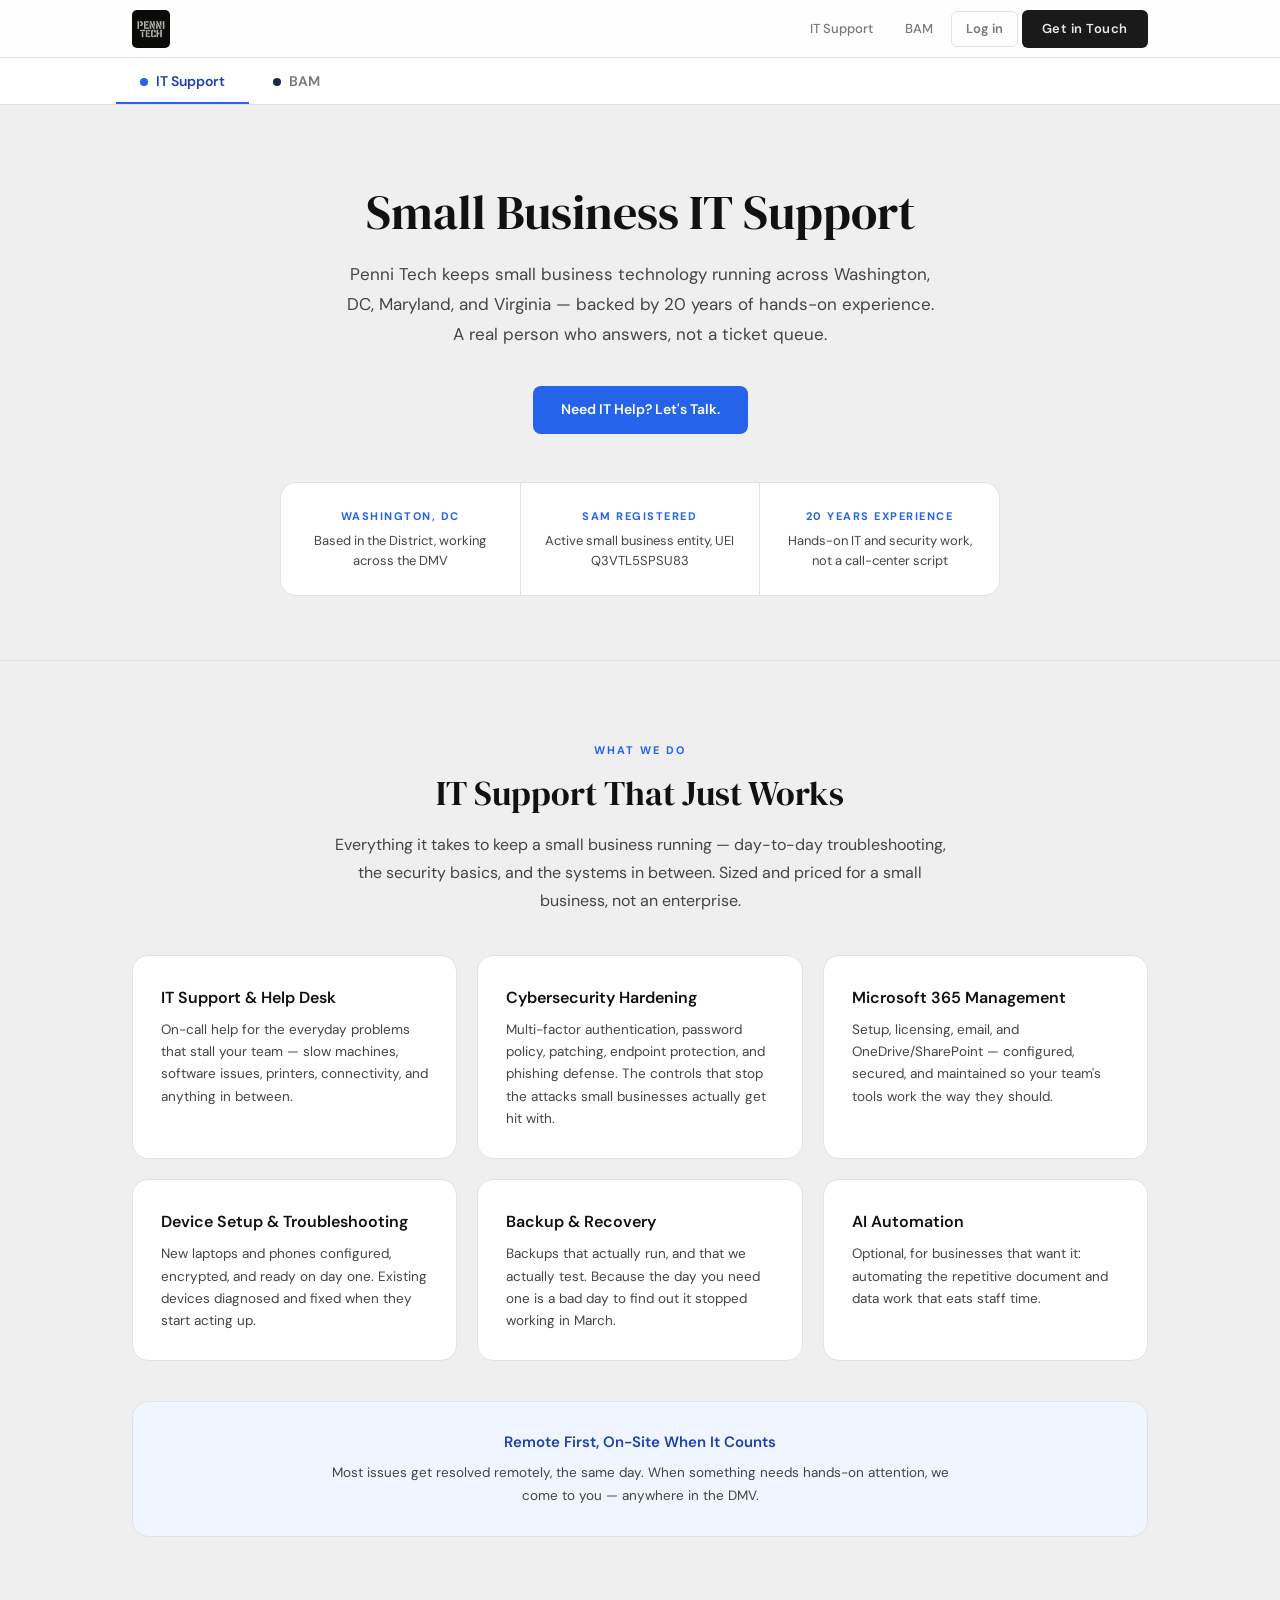
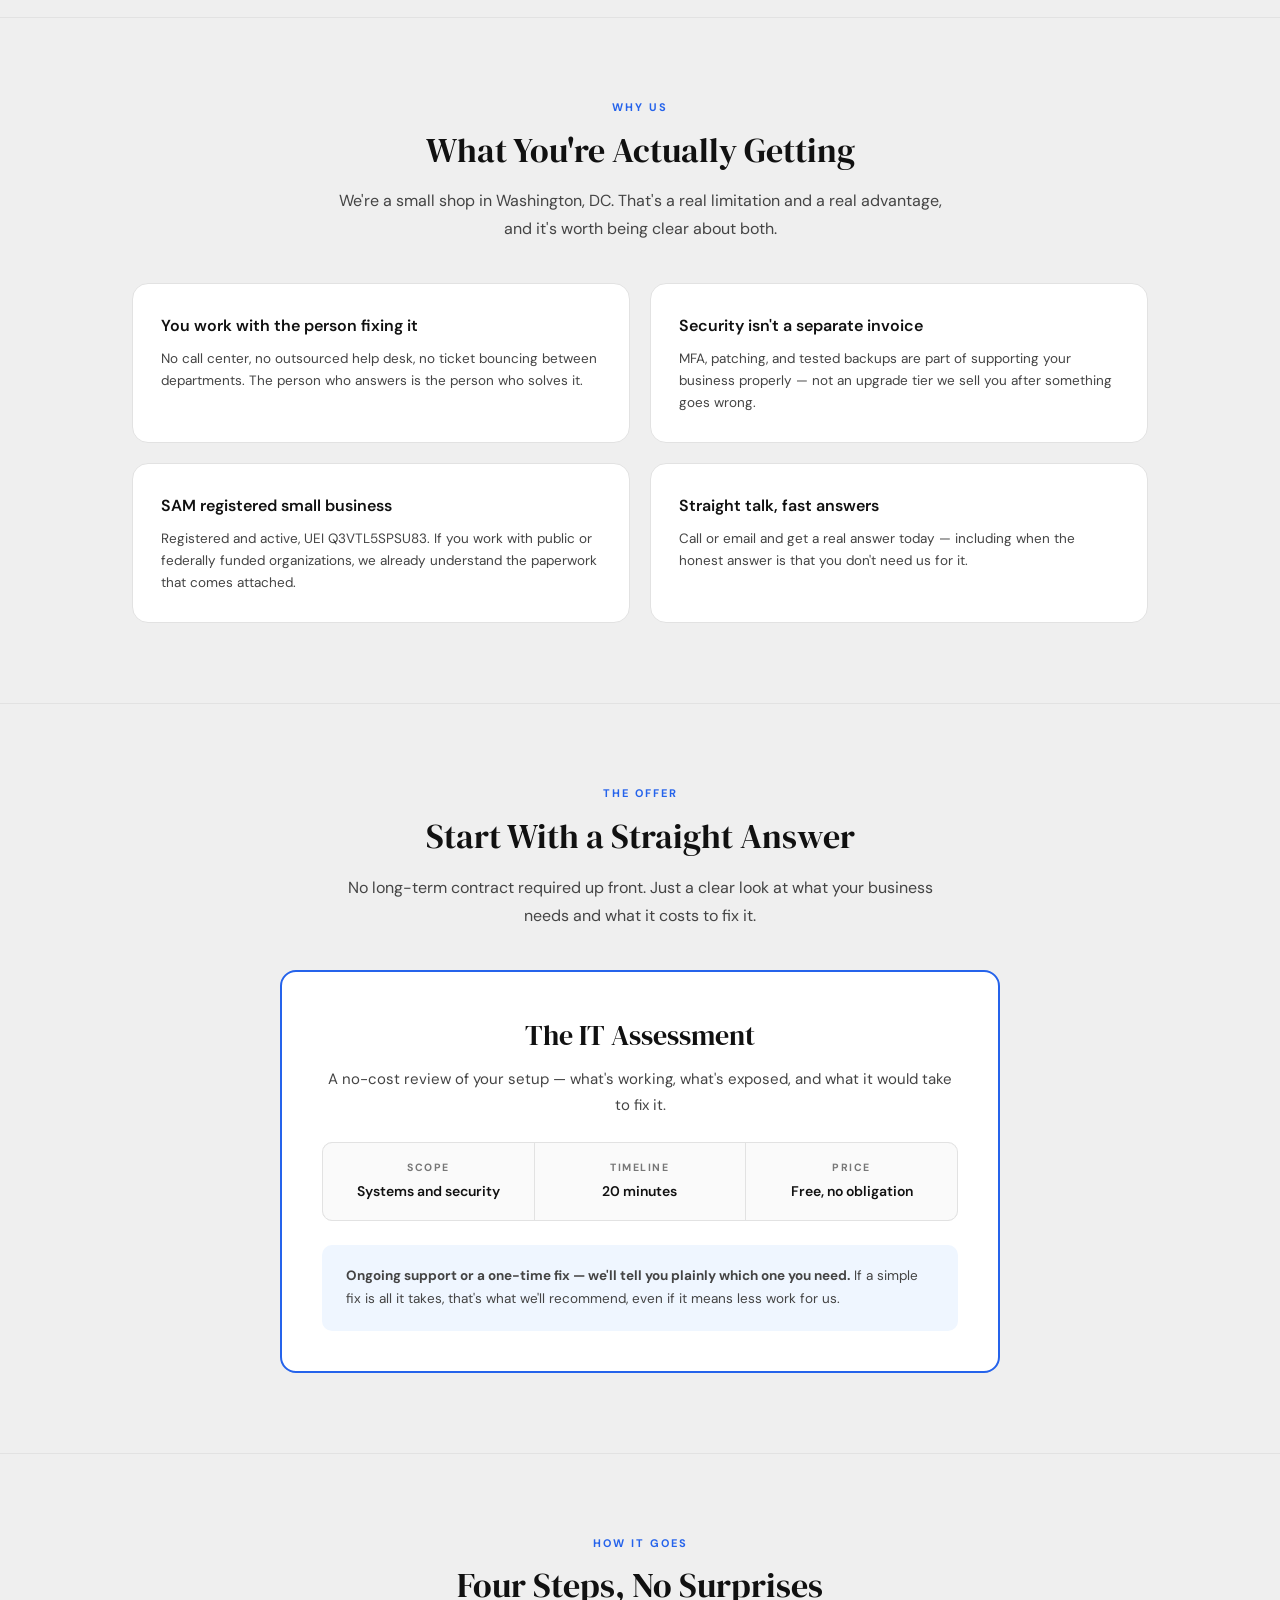
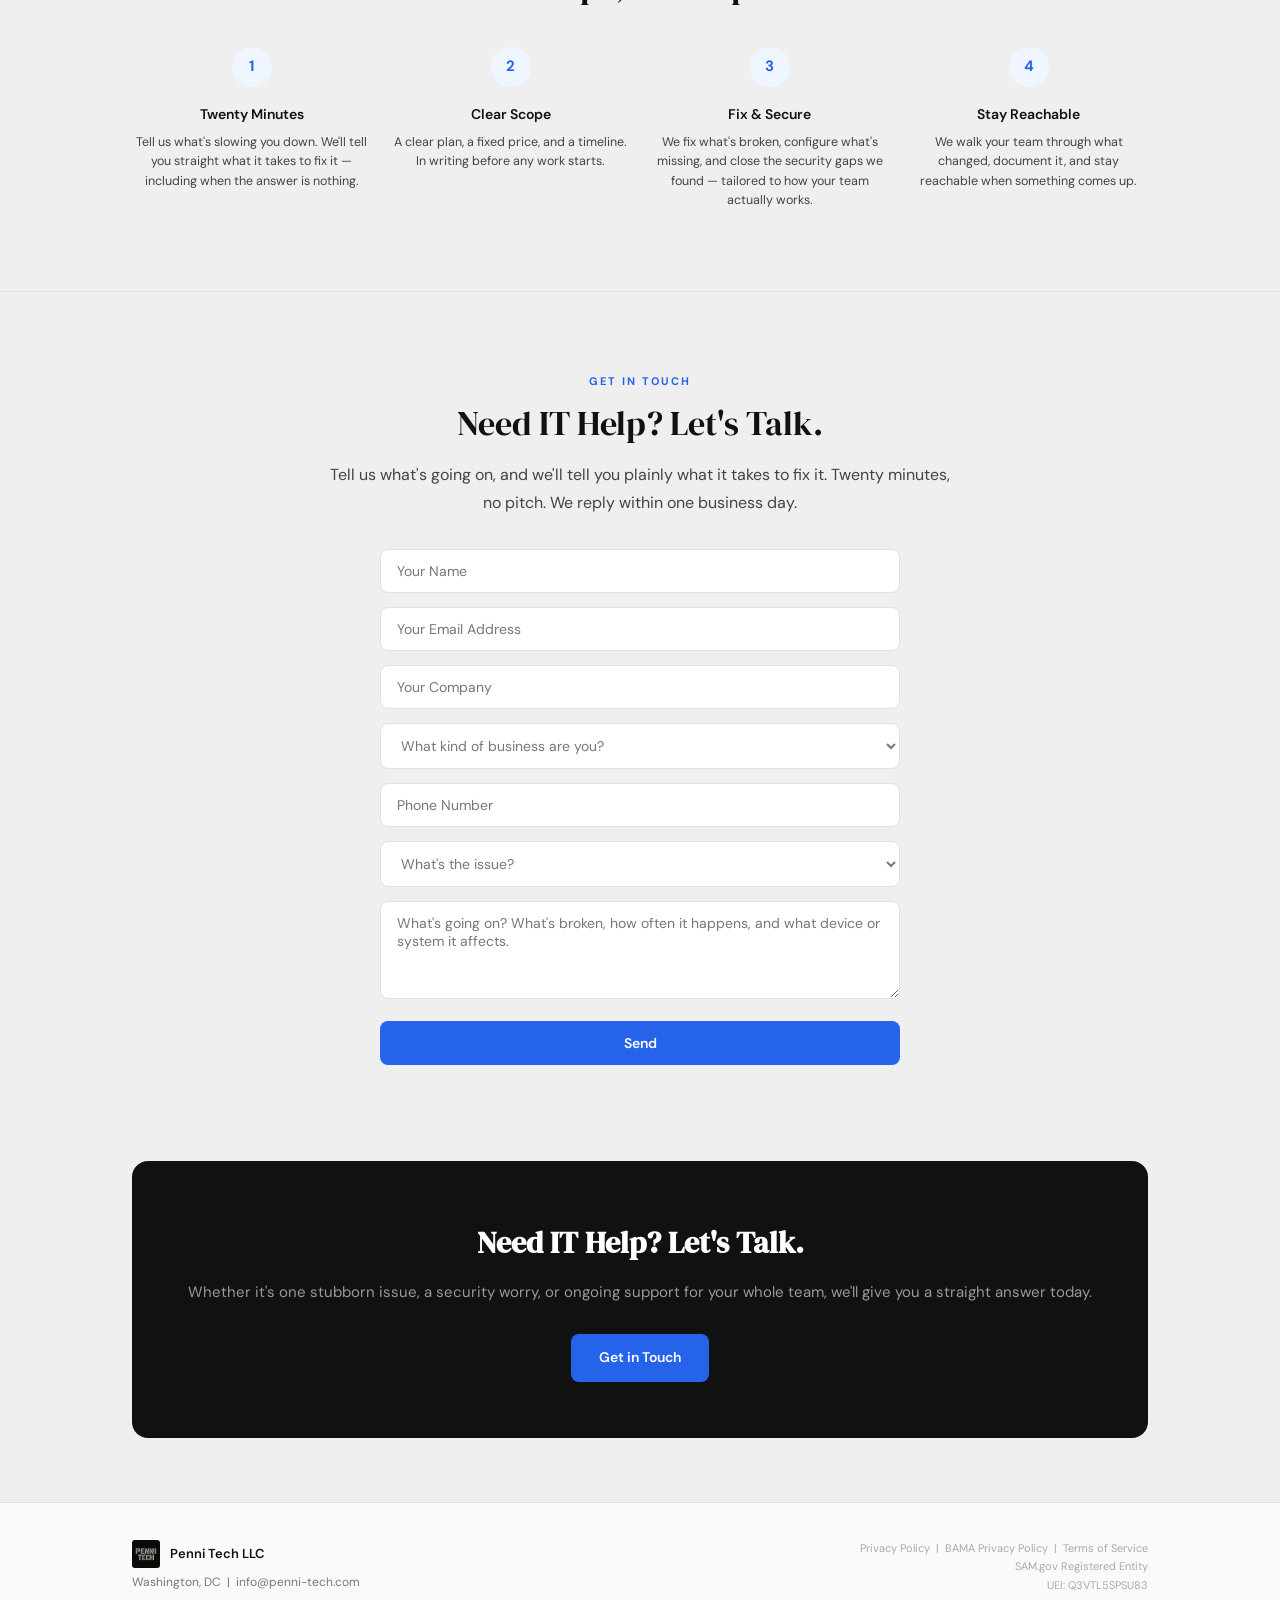
==== commit e459c1e6: "Rename the BAMA Dashboard nav and tab label to BAM" ====
--- a/index.html
+++ b/index.html
@@ -738,7 +738,7 @@
 <!-- BAMA site traffic tracking (pt-llc) -->
 <script>
 (function(){
-var b='https://bama.penni-tech.com/pt';
+var b='https://bam.penni-tech.com/pt';
 var t='639c82dc00d3ba72b0e2f5d7';
 try{
 var d=window.innerWidth<768?'mobile':window.innerWidth<1024?'tablet':'desktop';
@@ -761,10 +761,10 @@
 </button>
 <div class="nav-links" id="navLinks">
 <a href="#" onclick="switchTab('automation'); return false;">IT Support</a>
-<a href="#" onclick="switchTab('bama-dashboard'); return false;">BAMA Dashboard</a>
+<a href="#" onclick="switchTab('bama-dashboard'); return false;">BAM</a>
 <!-- Existing BAMA customers. Points at the workspace sign-in page at the
 root of the app host, NOT at /admin/ (the operator's console). -->
-<a href="https://bama.penni-tech.com/" class="nav-login">Log in</a>
+<a href="https://bam.penni-tech.com/" class="nav-login">Log in</a>
 <a href="#" onclick="scrollToContact(); return false;" class="nav-cta">Get in Touch</a>
 </div>
 </nav>
@@ -776,7 +776,7 @@
 <span class="tab-icon blue"></span>IT Support
 </button>
 <button class="tab-btn" id="tab-bama" onclick="switchTab('bama-dashboard')">
-<span class="tab-icon yellow"></span>BAMA Dashboard
+<span class="tab-icon yellow"></span>BAM
 </button>
 </div>
 </div>
@@ -1025,7 +1025,7 @@
 <div class="bama-hero">
 <span class="bama-eyebrow"><span class="bama-eyebrow-dot"></span>Pilot Access · By Invitation</span>
 <p class="bama-subtitle">Business Administrative Management Agent</p>
-<p class="bama-signin">Already have a workspace? <a href="https://bama.penni-tech.com/">Log in to BAMA</a></p>
+<p class="bama-signin">Already have a workspace? <a href="https://bam.penni-tech.com/">Log in to BAMA</a></p>
 </div>
 </div>
 
@@ -1145,7 +1145,7 @@
 try {
 var leadData = new FormData(form);
 var params = new URLSearchParams(location.search);
-fetch('https://bama.penni-tech.com/pt/api/t/lead', {
+fetch('https://bam.penni-tech.com/pt/api/t/lead', {
 method: 'POST',
 headers: { 'Content-Type': 'application/json' },
 body: JSON.stringify({
@@ -1196,7 +1196,7 @@
 zip_code: form.zip_code.value.trim()
 };
 
-fetch('https://bama.penni-tech.com/admin/api/public/access-request', {
+fetch('https://bam.penni-tech.com/admin/api/public/access-request', {
 method: 'POST',
 headers: { 'Content-Type': 'application/json' },
 body: JSON.stringify(data)
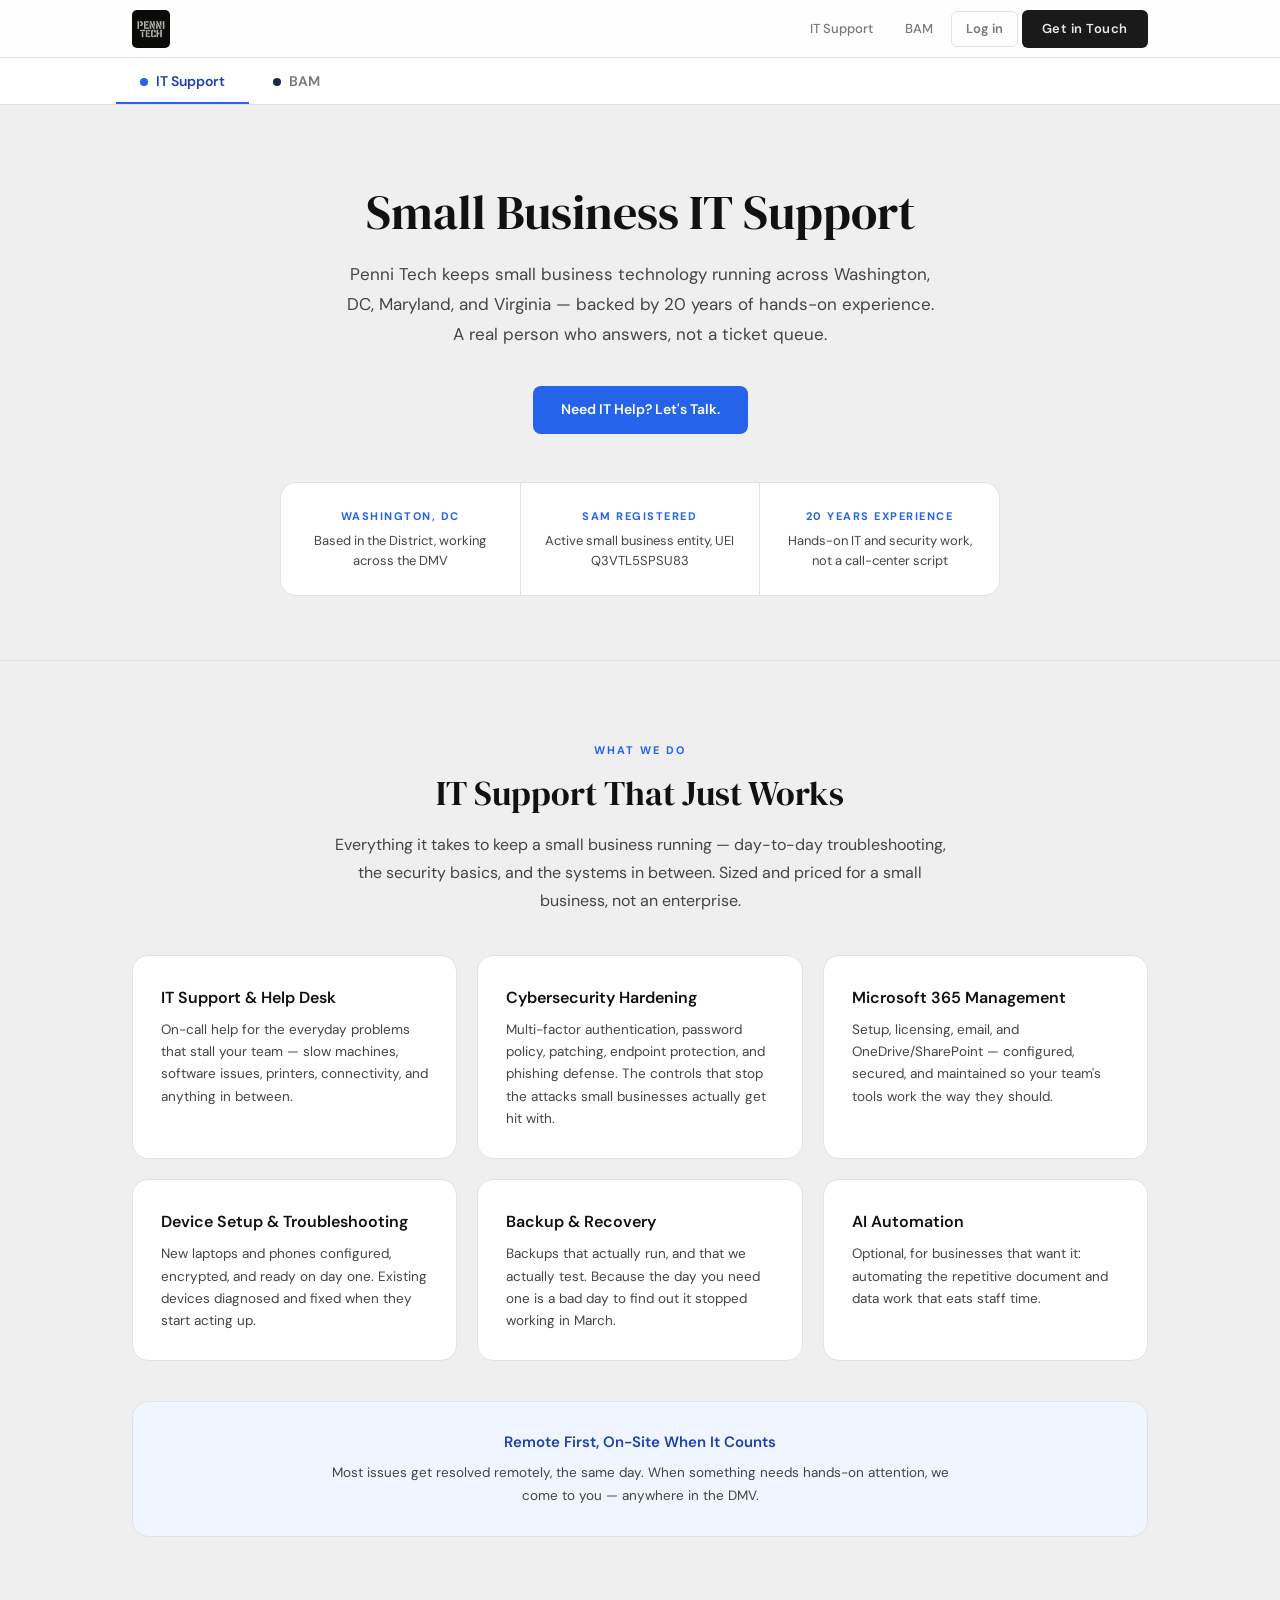
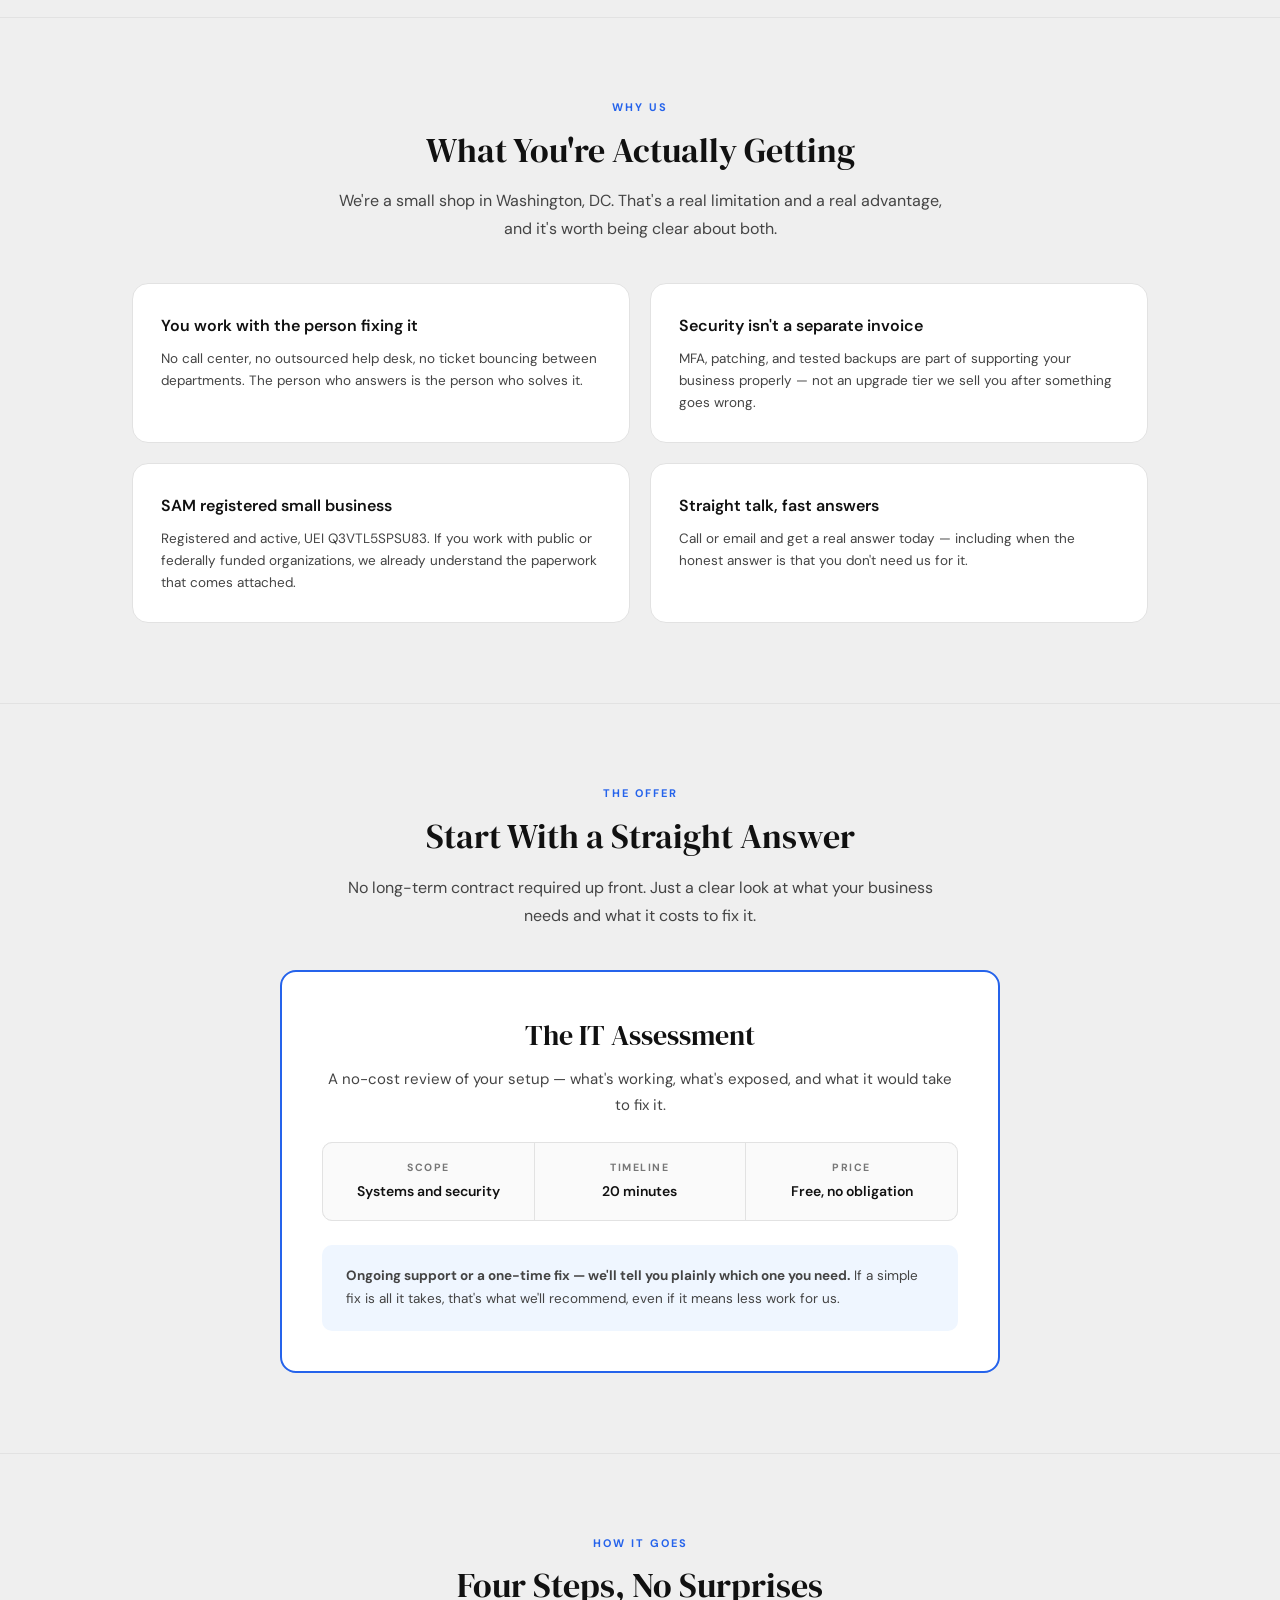
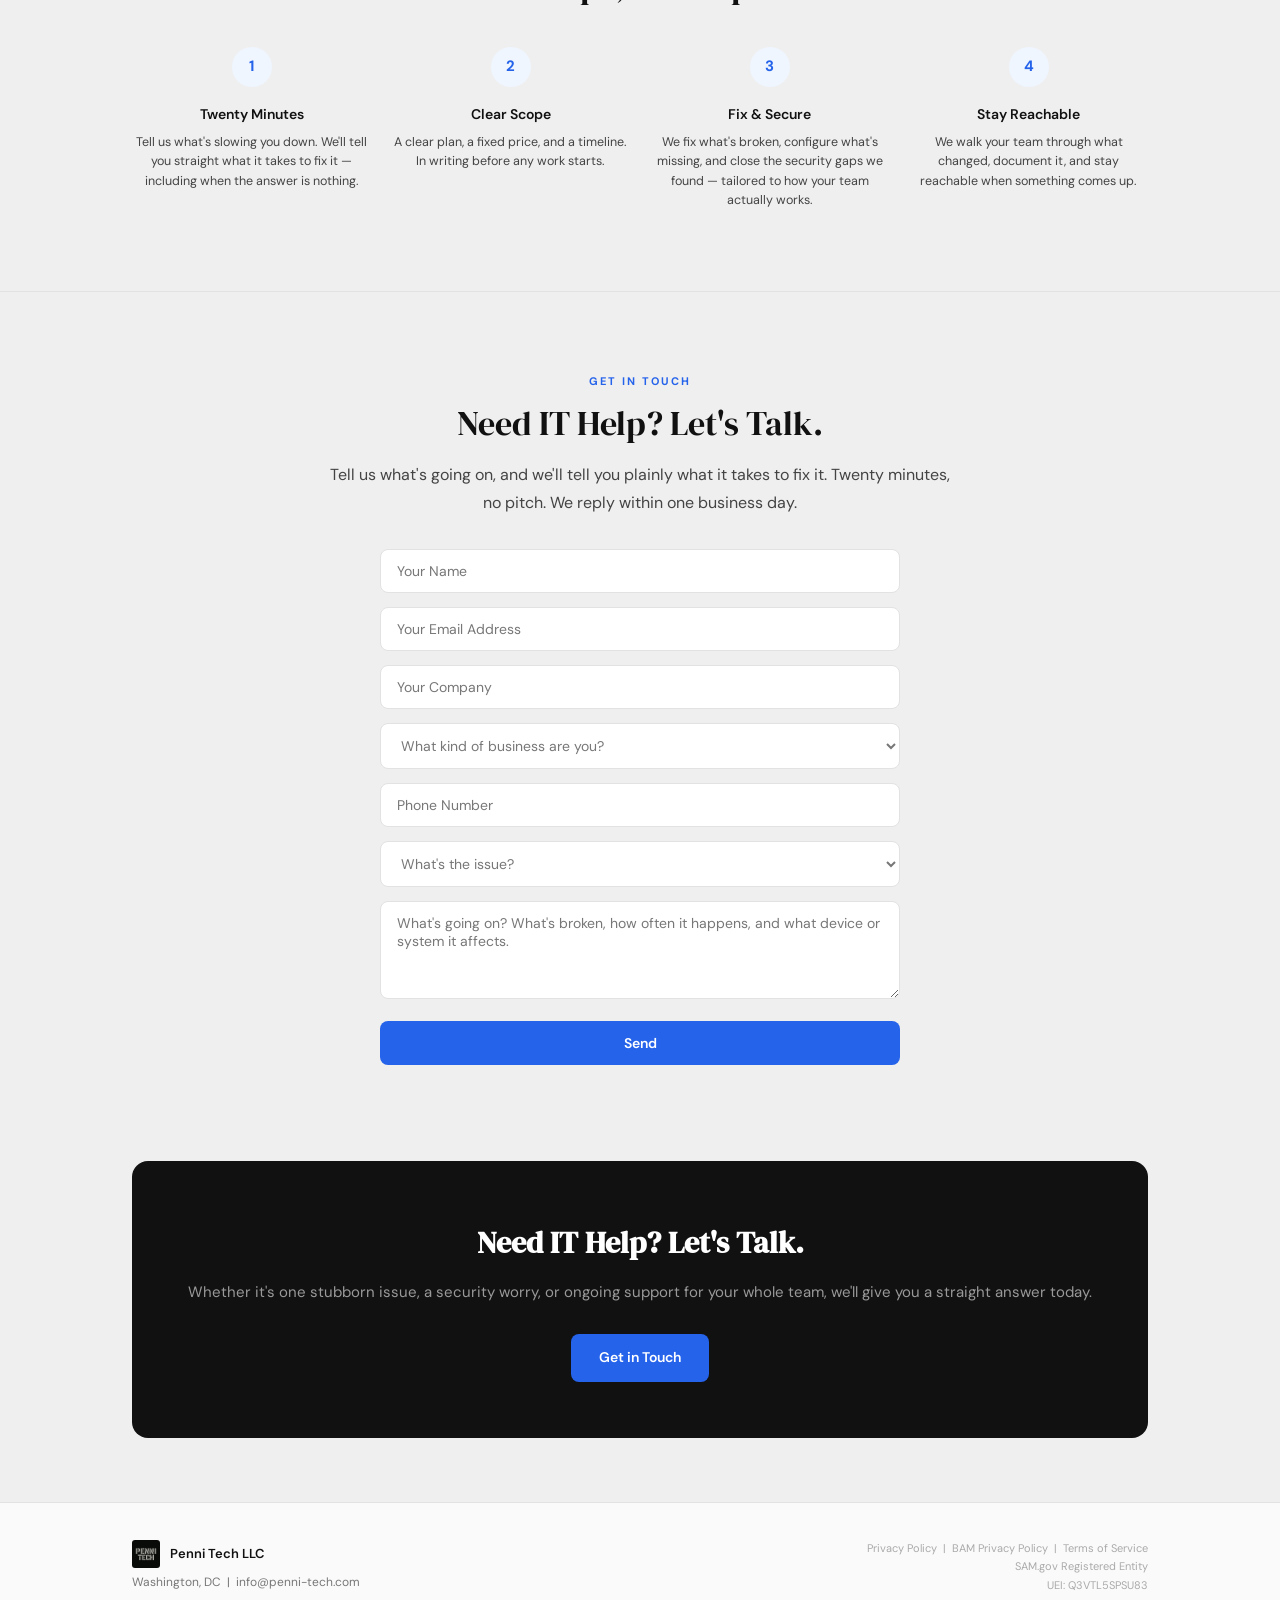
==== commit 98955bf8: "Rebrand BAMA to BAM across the site" ====
--- a/index.html
+++ b/index.html
@@ -99,7 +99,7 @@
 
 .nav-cta:hover { background: #111111 !important; color: #ffffff !important; }
 
-/* Sign-in for existing BAMA customers. Quieter than the CTA on purpose: the
+/* Sign-in for existing BAM customers. Quieter than the CTA on purpose: the
 page's job is still to convert new visitors, and someone who already has a
 workspace knows what they are looking for. */
 .nav-login {
@@ -147,7 +147,7 @@
 
 .tab-btn:hover { color: var(--dark); }
 .tab-btn.active-ai { color: var(--blue-dark); border-bottom-color: var(--accent-blue); }
-.tab-btn.active-bama { color: var(--yellow-dark); border-bottom-color: var(--accent-yellow); }
+.tab-btn.active-bam { color: var(--yellow-dark); border-bottom-color: var(--accent-yellow); }
 
 .tab-icon {
 display: inline-block;
@@ -415,7 +415,7 @@
 /* A <select> has no ::placeholder, so its prompt option rendered in the field's
 own near-black while the inputs beside it showed the browser's default grey.
 Both are pinned to --muted here so every field in the form reads as one set.
-The .bama-form-card placeholder rule is more specific and is unaffected. */
+The .bam-form-card placeholder rule is more specific and is unaffected. */
 .form-field input::placeholder,
 .form-field textarea::placeholder { color: var(--muted); opacity: 1; }
 .form-field select.is-empty { color: var(--muted); }
@@ -492,14 +492,14 @@
 .footer-right a { color: #aaa; text-decoration: none; }
 .footer-right a:hover { color: var(--body); }
 
-/* ═══ BAMA DASHBOARD ═══ */
-.bama-page {
+/* ═══ BAM DASHBOARD ═══ */
+.bam-page {
 position: relative;
 overflow: hidden;
 background: linear-gradient(180deg, #FFFFFF 0%, #EEF2FA 35%, #FFFFFF 100%);
 }
 
-.bama-page::before {
+.bam-page::before {
 content: '';
 position: absolute;
 top: -260px;
@@ -512,7 +512,7 @@
 z-index: 0;
 }
 
-.bama-page::after {
+.bam-page::after {
 content: '';
 position: absolute;
 bottom: -200px;
@@ -524,14 +524,14 @@
 z-index: 0;
 }
 
-.bama-hero {
+.bam-hero {
 position: relative;
 z-index: 1;
 text-align: center;
 padding: 2rem 0 1rem;
 }
 
-.bama-eyebrow {
+.bam-eyebrow {
 display: inline-flex;
 align-items: center;
 gap: 8px;
@@ -548,21 +548,21 @@
 box-shadow: 0 4px 16px rgba(27,42,74,0.08);
 }
 
-.bama-eyebrow-dot {
+.bam-eyebrow-dot {
 width: 6px;
 height: 6px;
 border-radius: 50%;
 background: var(--accent-yellow);
 box-shadow: 0 0 10px var(--accent-yellow);
-animation: bamaPulse 2s ease-in-out infinite;
-}
-
-@keyframes bamaPulse {
+animation: bamPulse 2s ease-in-out infinite;
+}
+
+@keyframes bamPulse {
 0%, 100% { opacity: 1; transform: scale(1); }
 50% { opacity: 0.6; transform: scale(0.85); }
 }
 
-.bama-subtitle {
+.bam-subtitle {
 font-size: 12px;
 font-weight: 600;
 letter-spacing: 2.5px;
@@ -573,21 +573,21 @@
 
 /* Sits under the hero lead: this tab is written for people requesting access,
 which left an existing customer with nowhere to go from the site at all. */
-.bama-hero p.bama-signin {
+.bam-hero p.bam-signin {
 margin: 0.75rem auto 0;
 font-size: 14px;
 color: var(--muted);
 }
-.bama-hero p.bama-signin a {
+.bam-hero p.bam-signin a {
 color: #1a1a1a;
 font-weight: 600;
 text-decoration: none;
 border-bottom: 1px solid rgba(26,26,26,0.25);
 padding-bottom: 1px;
 }
-.bama-hero p.bama-signin a:hover { border-bottom-color: #1a1a1a; }
-
-.bama-form-card {
+.bam-hero p.bam-signin a:hover { border-bottom-color: #1a1a1a; }
+
+.bam-form-card {
 position: relative;
 z-index: 1;
 max-width: 540px;
@@ -604,9 +604,9 @@
 inset 0 1px 0 rgba(255,255,255,0.9);
 }
 
-.bama-form-title { text-align: center; margin-bottom: 1.25rem; }
-
-.bama-form-title h3 {
+.bam-form-title { text-align: center; margin-bottom: 1.25rem; }
+
+.bam-form-title h3 {
 font-family: var(--font-display);
 font-size: 26px;
 font-weight: 400;
@@ -615,19 +615,19 @@
 margin-bottom: 0.4rem;
 }
 
-.bama-form-title p { font-size: 13.5px; color: var(--muted); }
+.bam-form-title p { font-size: 13.5px; color: var(--muted); }
 
 /* Paired fields (first/last name, state/zip). The mobile override that
 collapses this to one column lives in the @media block below; without this
 base rule the pair would never form two columns on desktop. */
-.bama-grid-2 {
+.bam-grid-2 {
 display: grid;
 grid-template-columns: 1fr 1fr;
 gap: 14px;
 margin-bottom: 14px;
 }
 
-.bama-form-card .form-field input {
+.bam-form-card .form-field input {
 border-radius: 14px;
 padding: 15px 18px;
 background: rgba(0,0,0,0.03);
@@ -638,15 +638,15 @@
 transition: all 0.25s ease;
 }
 
-.bama-form-card .form-field input::placeholder { color: #9a9a9a; font-weight: 400; }
-
-.bama-form-card .form-field input:focus {
+.bam-form-card .form-field input::placeholder { color: #9a9a9a; font-weight: 400; }
+
+.bam-form-card .form-field input:focus {
 background: var(--white);
 border-color: var(--accent-yellow);
 box-shadow: 0 0 0 4px rgba(27,42,74,0.15);
 }
 
-.bama-form-card .form-submit {
+.bam-form-card .form-submit {
 border-radius: 999px;
 padding: 16px 28px;
 font-size: 15px;
@@ -661,7 +661,7 @@
 letter-spacing: 0.01em;
 }
 
-.bama-form-card .form-submit:hover {
+.bam-form-card .form-submit:hover {
 transform: translateY(-1.5px);
 box-shadow:
 0 14px 32px rgba(11,22,38,0.5),
@@ -669,22 +669,22 @@
 color: #FFFFFF;
 }
 
-.bama-form-card .form-submit:active { transform: translateY(0); }
-.bama-form-card .form-submit:disabled { opacity: 0.7; cursor: not-allowed; transform: none; }
+.bam-form-card .form-submit:active { transform: translateY(0); }
+.bam-form-card .form-submit:disabled { opacity: 0.7; cursor: not-allowed; transform: none; }
 
 @media (max-width: 768px) {
-.bama-hero { padding: 1.5rem 0 1rem; }
-.bama-subtitle { font-size: 11px; letter-spacing: 2px; margin-bottom: 1rem; }
-.bama-form-card { margin: 1.25rem 0.5rem 2rem; padding: 1.75rem 1.5rem; border-radius: 24px; }
-.bama-form-title h3 { font-size: 22px; }
-.bama-form-card .form-field input { padding: 14px 16px; font-size: 16px; }
-.bama-form-card .form-submit { padding: 16px 24px; font-size: 15px; }
-.bama-page::before { width: 700px; height: 700px; top: -150px; }
-.bama-page::after { width: 380px; height: 380px; }
+.bam-hero { padding: 1.5rem 0 1rem; }
+.bam-subtitle { font-size: 11px; letter-spacing: 2px; margin-bottom: 1rem; }
+.bam-form-card { margin: 1.25rem 0.5rem 2rem; padding: 1.75rem 1.5rem; border-radius: 24px; }
+.bam-form-title h3 { font-size: 22px; }
+.bam-form-card .form-field input { padding: 14px 16px; font-size: 16px; }
+.bam-form-card .form-submit { padding: 16px 24px; font-size: 15px; }
+.bam-page::before { width: 700px; height: 700px; top: -150px; }
+.bam-page::after { width: 380px; height: 380px; }
 }
 
 @media (max-width: 380px) {
-.bama-form-card { padding: 1.5rem 1.25rem; }
+.bam-form-card { padding: 1.5rem 1.25rem; }
 }
 
 @media (max-width: 768px) {
@@ -727,7 +727,7 @@
 .cta-banner h2 { font-size: 24px; }
 .footer-inner { flex-direction: column; text-align: center; }
 .footer-right { text-align: center; }
-.bama-grid-2 { grid-template-columns: 1fr !important; }
+.bam-grid-2 { grid-template-columns: 1fr !important; }
 }
 
 @media (max-width: 480px) {
@@ -735,7 +735,7 @@
 .hero h1 { font-size: 28px; }
 }
 </style>
-<!-- BAMA site traffic tracking (pt-llc) -->
+<!-- BAM site traffic tracking (pt-llc) -->
 <script>
 (function(){
 var b='https://bam.penni-tech.com/pt';
@@ -761,8 +761,8 @@
 </button>
 <div class="nav-links" id="navLinks">
 <a href="#" onclick="switchTab('automation'); return false;">IT Support</a>
-<a href="#" onclick="switchTab('bama-dashboard'); return false;">BAM</a>
-<!-- Existing BAMA customers. Points at the workspace sign-in page at the
+<a href="#" onclick="switchTab('bam-dashboard'); return false;">BAM</a>
+<!-- Existing BAM customers. Points at the workspace sign-in page at the
 root of the app host, NOT at /admin/ (the operator's console). -->
 <a href="https://bam.penni-tech.com/" class="nav-login">Log in</a>
 <a href="#" onclick="scrollToContact(); return false;" class="nav-cta">Get in Touch</a>
@@ -775,7 +775,7 @@
 <button class="tab-btn active-ai" id="tab-automation" onclick="switchTab('automation')">
 <span class="tab-icon blue"></span>IT Support
 </button>
-<button class="tab-btn" id="tab-bama" onclick="switchTab('bama-dashboard')">
+<button class="tab-btn" id="tab-bam" onclick="switchTab('bam-dashboard')">
 <span class="tab-icon yellow"></span>BAM
 </button>
 </div>
@@ -1019,24 +1019,24 @@
 </div>
 </div>
 
-<!-- ═══ BAMA DASHBOARD PAGE ═══ -->
-<div class="page bama-page" id="page-bama-dashboard">
+<!-- ═══ BAM DASHBOARD PAGE ═══ -->
+<div class="page bam-page" id="page-bam-dashboard">
 <div class="container">
-<div class="bama-hero">
-<span class="bama-eyebrow"><span class="bama-eyebrow-dot"></span>Pilot Access · By Invitation</span>
-<p class="bama-subtitle">Business Administrative Management Agent</p>
-<p class="bama-signin">Already have a workspace? <a href="https://bam.penni-tech.com/">Log in to BAMA</a></p>
+<div class="bam-hero">
+<span class="bam-eyebrow"><span class="bam-eyebrow-dot"></span>Pilot Access · By Invitation</span>
+<p class="bam-subtitle">Business Administrative Management Agent</p>
+<p class="bam-signin">Already have a workspace? <a href="https://bam.penni-tech.com/">Log in to BAM</a></p>
 </div>
 </div>
 
 <div class="container">
-<div class="bama-form-card" id="bama-contact">
-<div class="bama-form-title">
+<div class="bam-form-card" id="bam-contact">
+<div class="bam-form-title">
 <h3>Request Access</h3>
 <p>We'll review and respond shortly.</p>
 </div>
-<form id="bama-access-form" onsubmit="return submitBamaForm(this)">
-<div class="bama-grid-2">
+<form id="bam-access-form" onsubmit="return submitBamForm(this)">
+<div class="bam-grid-2">
 <div class="form-field" style="margin-bottom: 0;">
 <input type="text" name="first_name" placeholder="First Name" required>
 </div>
@@ -1050,7 +1050,7 @@
 <div class="form-field">
 <input type="text" name="company_name" placeholder="Company Name" required>
 </div>
-<div class="bama-grid-2">
+<div class="bam-grid-2">
 <div class="form-field" style="margin-bottom: 0;">
 <input type="text" name="state" placeholder="State" required maxlength="50">
 </div>
@@ -1074,7 +1074,7 @@
 <p>Washington, DC &nbsp;|&nbsp; info@penni-tech.com</p>
 </div>
 <div class="footer-right">
-<p><a href="/privacy.html">Privacy Policy</a> &nbsp;|&nbsp; <a href="/bama_privacy.html">BAMA Privacy Policy</a> &nbsp;|&nbsp; <a href="/terms.html">Terms of Service</a></p>
+<p><a href="/privacy.html">Privacy Policy</a> &nbsp;|&nbsp; <a href="/bam_privacy.html">BAM Privacy Policy</a> &nbsp;|&nbsp; <a href="/terms.html">Terms of Service</a></p>
 <p>SAM.gov Registered Entity</p>
 <p>UEI: Q3VTL5SPSU83</p>
 </div>
@@ -1085,11 +1085,11 @@
 function switchTab(tab) {
 var pages = {
 'automation': 'page-automation',
-'bama-dashboard': 'page-bama-dashboard'
+'bam-dashboard': 'page-bam-dashboard'
 };
 var tabs = {
 'automation': { id: 'tab-automation', cls: 'active-ai' },
-'bama-dashboard': { id: 'tab-bama', cls: 'active-bama' }
+'bam-dashboard': { id: 'tab-bam', cls: 'active-bam' }
 };
 
 if (!pages[tab]) { tab = 'automation'; }
@@ -1109,9 +1109,9 @@
 }
 
 function scrollToContact() {
-var bamaPage = document.getElementById('page-bama-dashboard');
-if (bamaPage.classList.contains('active')) {
-document.getElementById('bama-contact').scrollIntoView({ behavior: 'smooth' });
+var bamPage = document.getElementById('page-bam-dashboard');
+if (bamPage.classList.contains('active')) {
+document.getElementById('bam-contact').scrollIntoView({ behavior: 'smooth' });
 } else {
 document.getElementById('contact').scrollIntoView({ behavior: 'smooth' });
 }
@@ -1139,7 +1139,7 @@
 submitBtn.disabled = true;
 submitBtn.textContent = 'Sending...';
 
-// Best-effort mirror to BAMA so the business owner sees this lead in their
+// Best-effort mirror to BAM so the business owner sees this lead in their
 // dashboard, not just their inbox. Never blocks or affects the Formspree
 // flow below — failures here are silently swallowed on purpose.
 try {
@@ -1182,7 +1182,7 @@
 return false;
 }
 
-function submitBamaForm(form) {
+function submitBamForm(form) {
 var submitBtn = form.querySelector('.form-submit');
 submitBtn.disabled = true;
 submitBtn.textContent = 'Sending...';
@@ -1230,8 +1230,8 @@
 return;
 }
 
-if (hash && hash.indexOf('#bama') === 0) {
-switchTab('bama-dashboard');
+if (hash && hash.indexOf('#bam') === 0) {
+switchTab('bam-dashboard');
 }
 });
 </script>
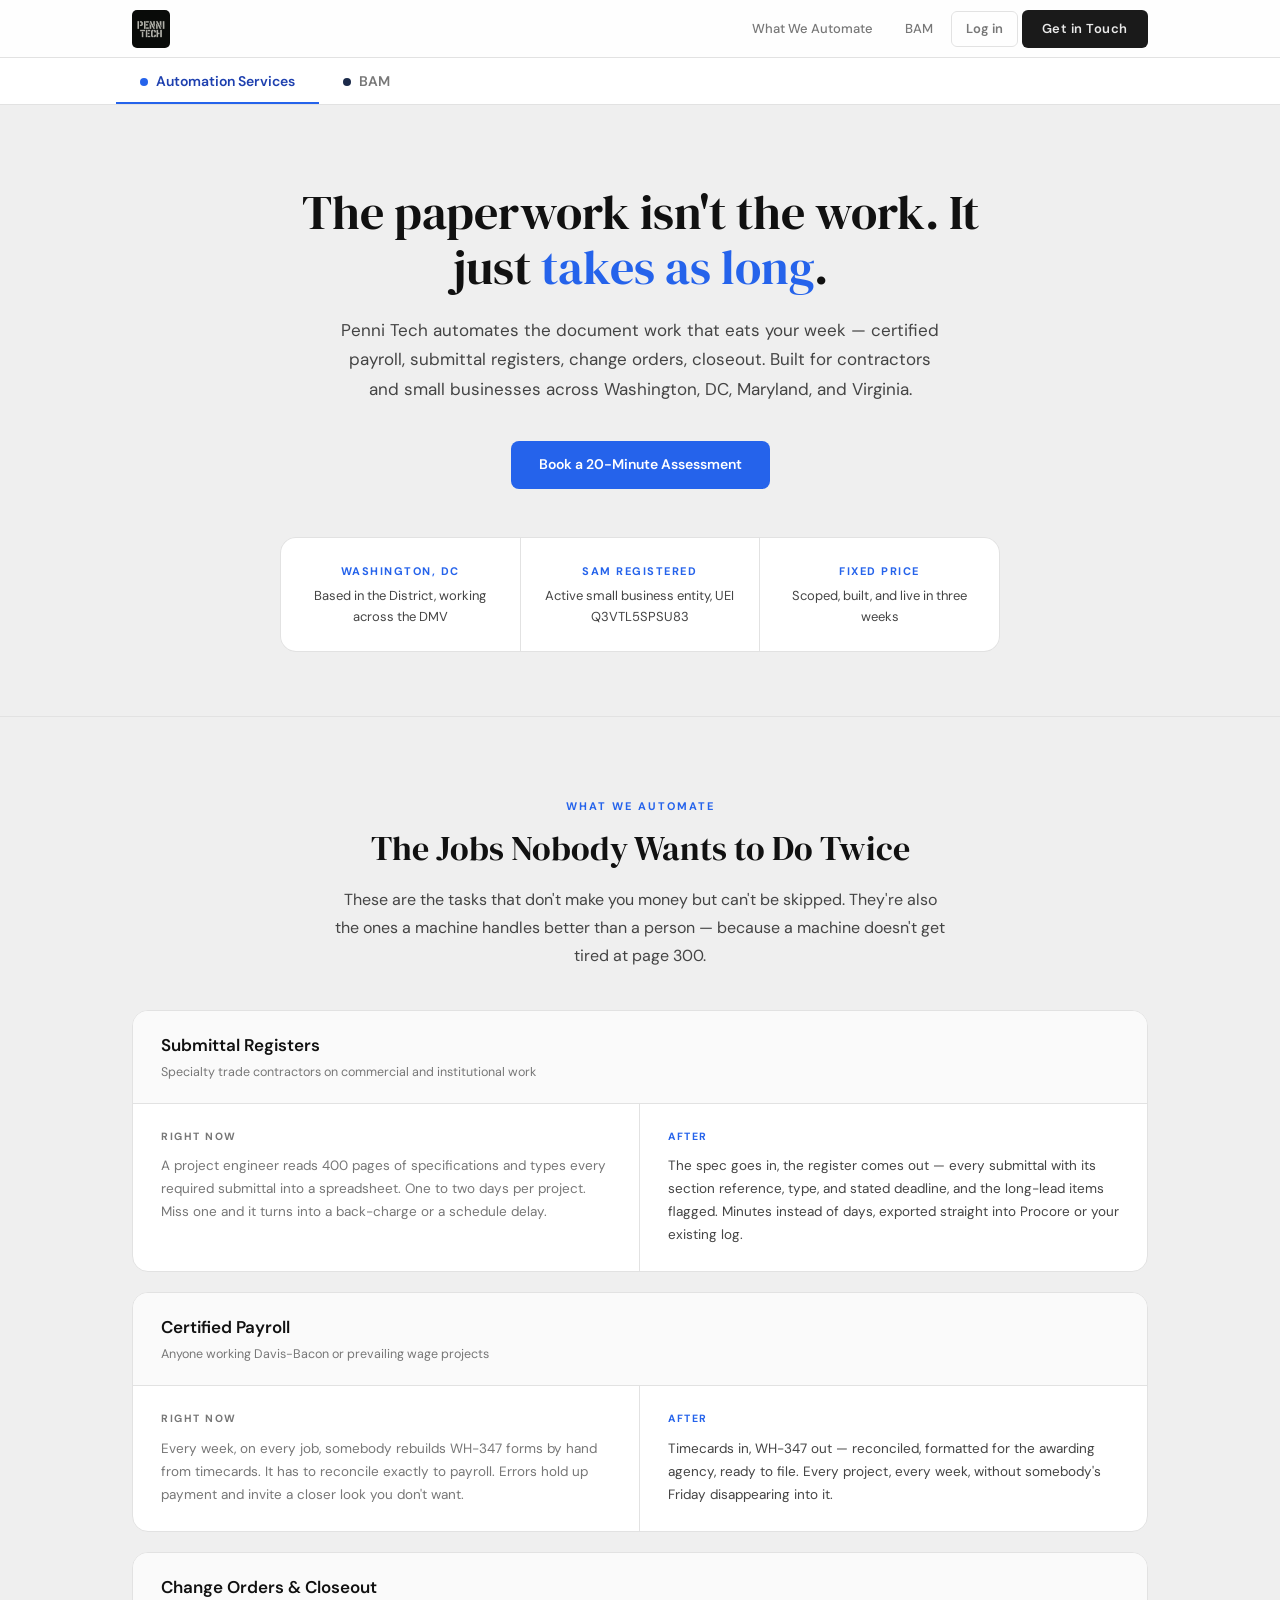
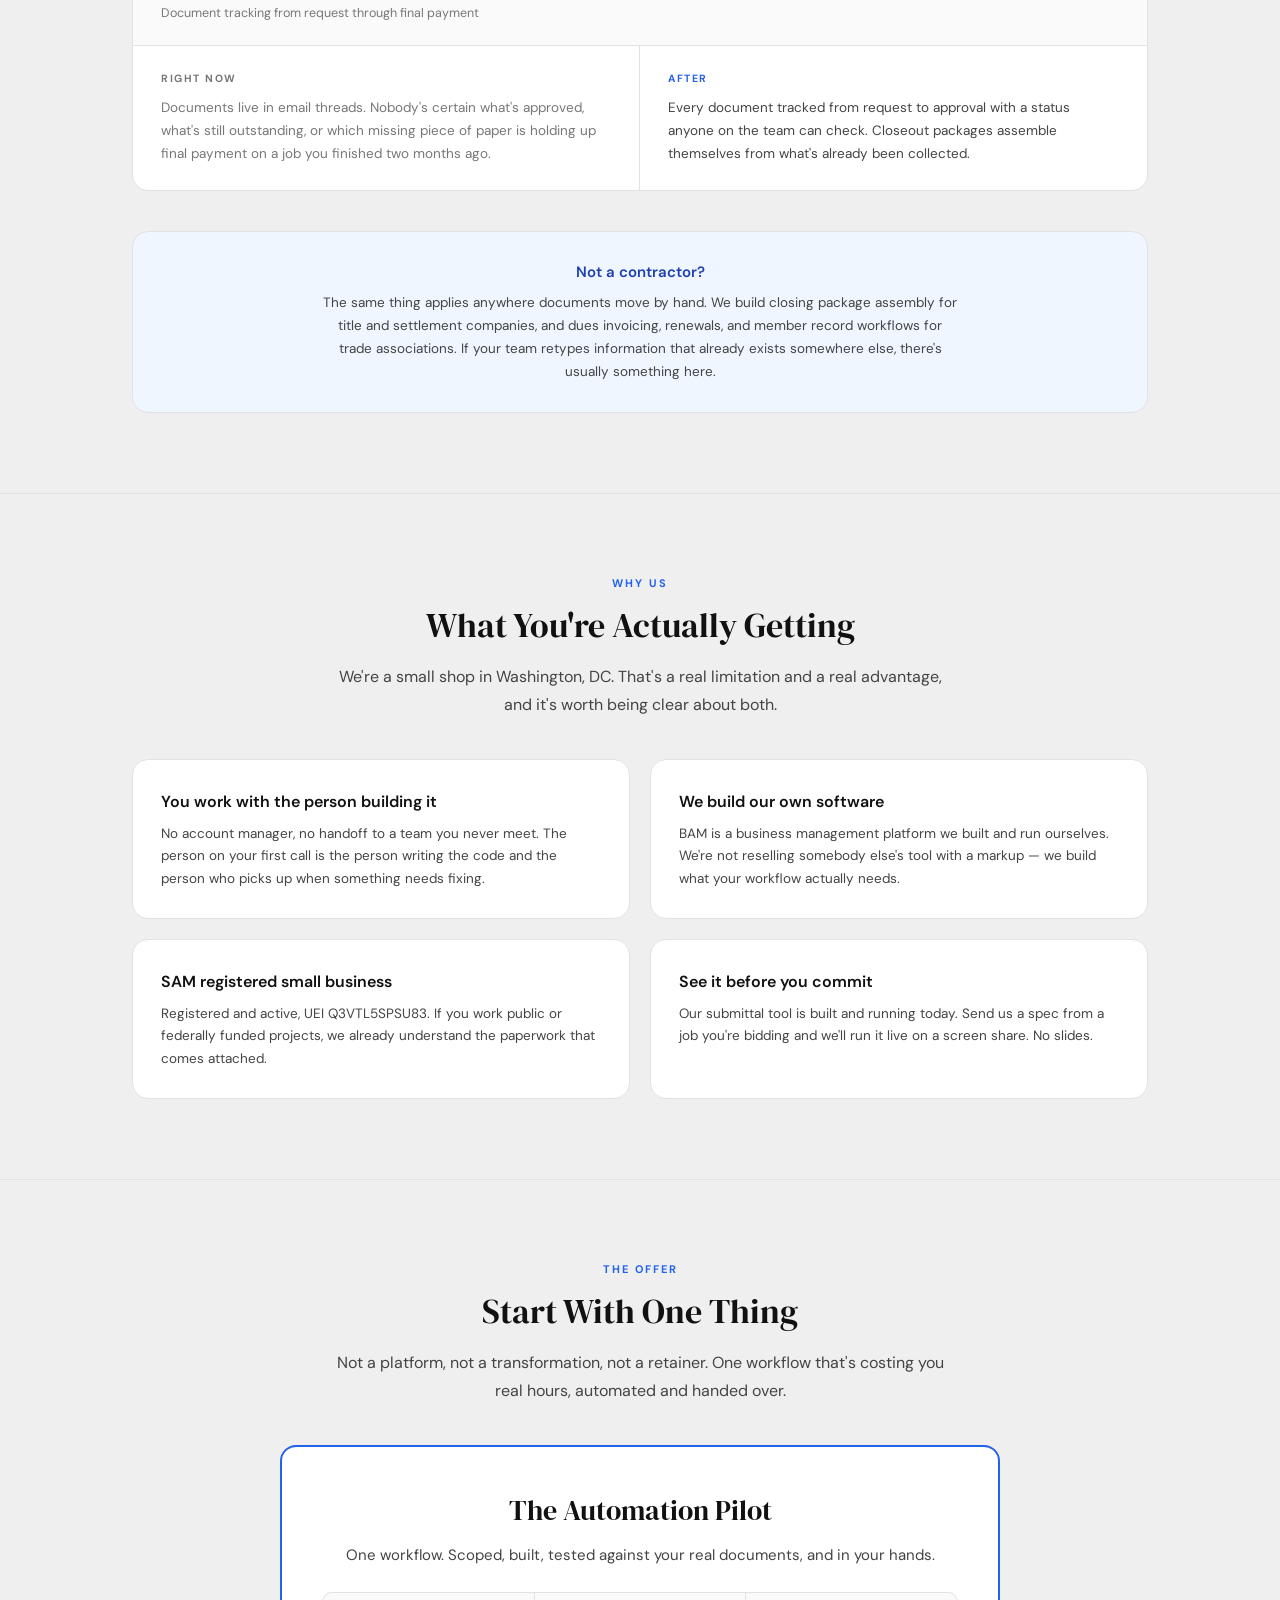
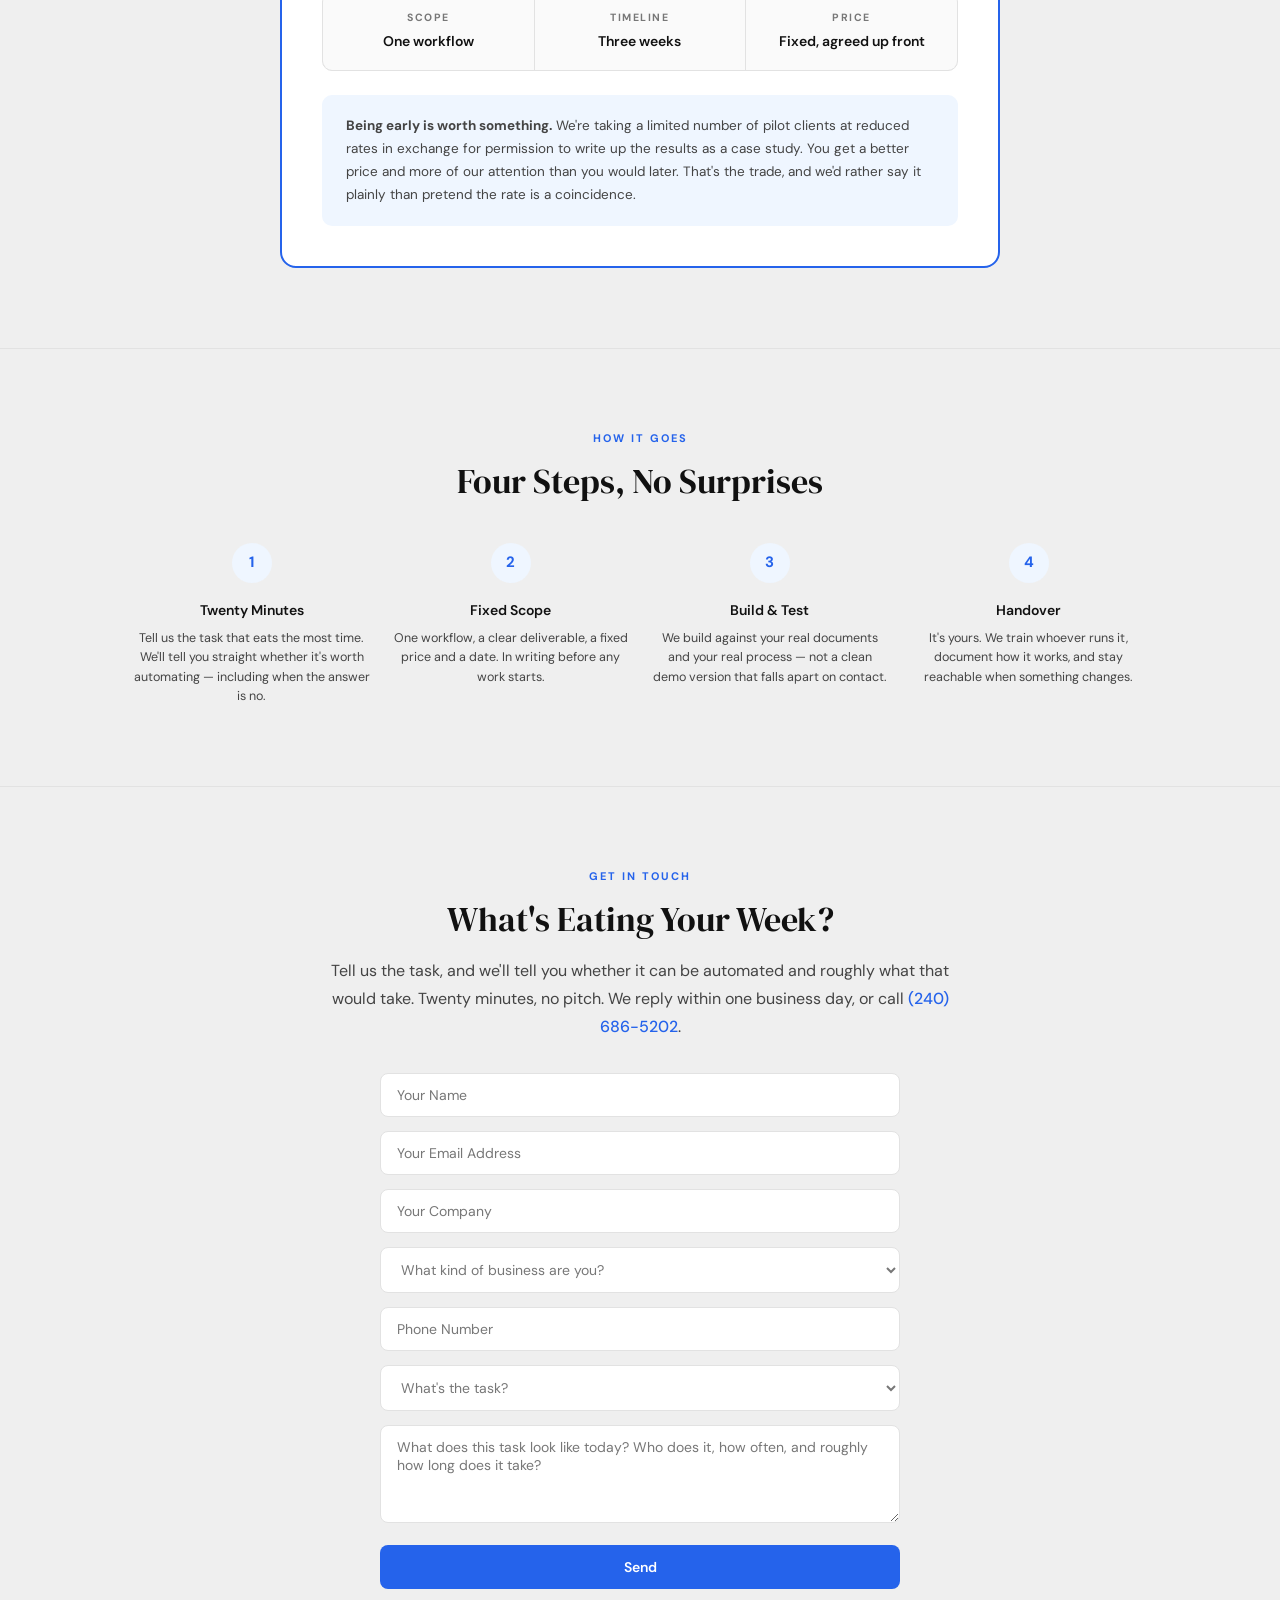
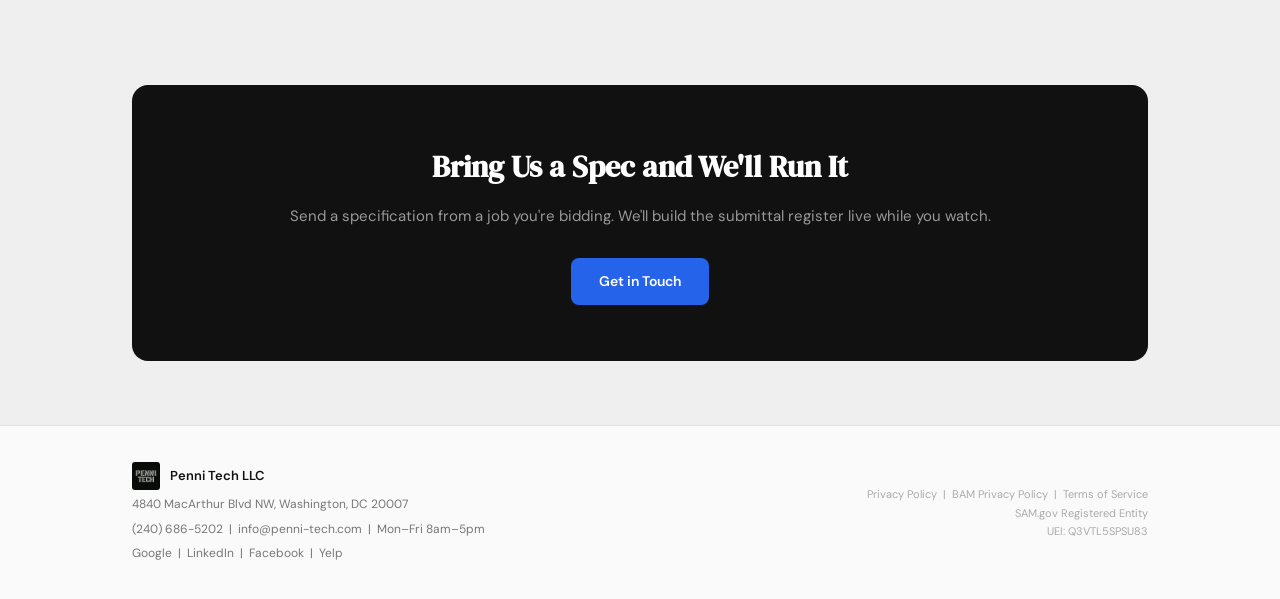
==== commit 060bd46f: "Move homepage back to document automation Restores the August automation landing page, keeping the B" ====
--- a/index.html
+++ b/index.html
@@ -3,14 +3,61 @@
 <head>
 <meta charset="UTF-8">
 <meta name="viewport" content="width=device-width, initial-scale=1.0">
-<title>Penni Tech LLC | IT Support for Small Businesses — Washington DC</title>
-<meta name="description" content="IT support for small businesses in Washington DC, Maryland, and Virginia — backed by 20 years of experience. Help desk, cybersecurity hardening, Microsoft 365 management, device setup, and backup and recovery.">
+<title>Penni Tech LLC | Document &amp; Workflow Automation — Washington DC</title>
+<meta name="description" content="Penni Tech automates certified payroll, submittal registers, and document workflows for specialty trade contractors and small businesses in Washington DC, Maryland, and Virginia. Fixed price, live in three weeks.">
 <link rel="canonical" href="https://penni-tech.com/">
-<meta property="og:title" content="Penni Tech LLC | IT Support for Small Businesses — Washington DC">
-<meta property="og:description" content="IT support for small businesses across the DC, Maryland, and Virginia area. Help desk, cybersecurity hardening, Microsoft 365, device setup, and backup — without big-firm complexity.">
+<meta property="og:title" content="Penni Tech LLC | Document &amp; Workflow Automation — Washington DC">
+<meta property="og:description" content="We automate the document work that eats your week — certified payroll, submittal registers, change orders, closeout. Serving the DC, Maryland, and Virginia area.">
 <meta property="og:type" content="website">
 <meta property="og:url" content="https://penni-tech.com/">
 <meta property="og:image" content="https://penni-tech.com/logo.png">
+<script type="application/ld+json">
+{
+  "@context": "https://schema.org",
+  "@type": "ProfessionalService",
+  "name": "Penni Tech",
+  "legalName": "Penni Tech LLC",
+  "url": "https://penni-tech.com/",
+  "logo": "https://penni-tech.com/logo.png",
+  "image": "https://penni-tech.com/logo.png",
+  "description": "Document and workflow automation for specialty trade contractors and small businesses in Washington DC, Maryland, and Virginia: certified payroll, submittal registers, change orders, and closeout.",
+  "telephone": "+1-240-686-5202",
+  "email": "info@penni-tech.com",
+  "address": {
+    "@type": "PostalAddress",
+    "streetAddress": "4840 MacArthur Blvd NW",
+    "addressLocality": "Washington",
+    "addressRegion": "DC",
+    "postalCode": "20007",
+    "addressCountry": "US"
+  },
+  "areaServed": [
+    "Washington, DC",
+    "Maryland",
+    "Virginia"
+  ],
+  "openingHoursSpecification": [
+    {
+      "@type": "OpeningHoursSpecification",
+      "dayOfWeek": [
+        "Monday",
+        "Tuesday",
+        "Wednesday",
+        "Thursday",
+        "Friday"
+      ],
+      "opens": "08:00",
+      "closes": "17:00"
+    }
+  ],
+  "sameAs": [
+    "https://www.google.com/maps/search/?api=1&query=Penni%20Tech&query_place_id=ChIJK_aCDZPtWIIRV7RiB-shoLk",
+    "https://www.linkedin.com/company/penni-tech/",
+    "https://www.facebook.com/profile.php?id=100090768885759",
+    "https://www.yelp.com/biz/penni-tech-washington"
+  ]
+}
+</script>
 <link rel="preconnect" href="https://fonts.googleapis.com">
 <link rel="preconnect" href="https://fonts.gstatic.com" crossorigin>
 <link href="https://fonts.googleapis.com/css2?family=DM+Sans:ital,opsz,wght@0,9..40,300;0,9..40,400;0,9..40,500;0,9..40,600;0,9..40,700&family=DM+Serif+Display&display=swap" rel="stylesheet">
@@ -276,6 +323,47 @@
 }
 .fact-v { font-size: 13px; color: var(--body); line-height: 1.55; }
 
+/* ── right now / after blocks ── */
+.shifts { margin-top: 2.5rem; display: flex; flex-direction: column; gap: 1.25rem; }
+
+.shift {
+border: 1px solid var(--border);
+border-radius: var(--radius-lg);
+background: var(--white);
+overflow: hidden;
+}
+
+.shift-head {
+padding: 1.25rem 1.75rem;
+border-bottom: 1px solid var(--border);
+background: var(--bg);
+}
+
+.shift-head h3 { font-size: 17px; font-weight: 600; color: var(--dark); }
+.shift-head span { font-size: 12.5px; color: var(--muted); display: block; margin-top: 2px; }
+
+.shift-body { display: grid; grid-template-columns: 1fr 1fr; }
+
+.shift-col { padding: 1.5rem 1.75rem; }
+.shift-col:first-child { border-right: 1px solid var(--border); }
+
+.shift-tag {
+font-size: 10.5px;
+text-transform: uppercase;
+letter-spacing: 1.5px;
+font-weight: 700;
+margin-bottom: 0.6rem;
+display: block;
+}
+
+.shift-col.now .shift-tag { color: var(--muted); }
+.shift-col.after .shift-tag { color: var(--accent-blue); }
+.shift-col p { font-size: 13.5px; line-height: 1.7; }
+.shift-col.now p { color: var(--muted); }
+.shift-col.after p { color: var(--body); }
+.section p.lead a { color: var(--accent-blue); text-decoration: none; font-weight: 500; }
+.section p.lead a:hover { text-decoration: underline; }
+
 /* ── also-serves band ── */
 .band {
 border: 1px solid var(--border);
@@ -487,6 +575,9 @@
 .footer-logo img { height: 28px; width: auto; border-radius: 3px; }
 .footer-logo span { font-weight: 600; font-size: 13px; color: var(--dark); }
 .footer-left p { font-size: 12px; color: var(--muted); }
+.footer-left p + p { margin-top: 4px; }
+.footer-left a { color: var(--muted); text-decoration: none; }
+.footer-left a:hover { color: var(--dark); }
 .footer-right { text-align: right; }
 .footer-right p { font-size: 11px; color: #aaa; }
 .footer-right a { color: #aaa; text-decoration: none; }
@@ -719,6 +810,8 @@
 .section h2 { font-size: 26px; }
 .facts { grid-template-columns: 1fr; max-width: 100%; }
 .grid-2 { grid-template-columns: 1fr; }
+.shift-body { grid-template-columns: 1fr; }
+.shift-col:first-child { border-right: none; border-bottom: 1px solid var(--border); }
 .services-grid { grid-template-columns: 1fr; }
 .offer { padding: 1.75rem 1.25rem; }
 .offer-terms { grid-template-columns: 1fr; }
@@ -760,7 +853,7 @@
 <svg width="22" height="22" fill="none" stroke="#333" stroke-width="2" stroke-linecap="round"><line x1="3" y1="6" x2="19" y2="6"/><line x1="3" y1="11" x2="19" y2="11"/><line x1="3" y1="16" x2="19" y2="16"/></svg>
 </button>
 <div class="nav-links" id="navLinks">
-<a href="#" onclick="switchTab('automation'); return false;">IT Support</a>
+<a href="#" onclick="switchTab('automation'); return false;">What We Automate</a>
 <a href="#" onclick="switchTab('bam-dashboard'); return false;">BAM</a>
 <!-- Existing BAM customers. Points at the workspace sign-in page at the
 root of the app host, NOT at /admin/ (the operator's console). -->
@@ -773,7 +866,7 @@
 <div class="tab-bar-wrap">
 <div class="tab-bar">
 <button class="tab-btn active-ai" id="tab-automation" onclick="switchTab('automation')">
-<span class="tab-icon blue"></span>IT Support
+<span class="tab-icon blue"></span>Automation Services
 </button>
 <button class="tab-btn" id="tab-bam" onclick="switchTab('bam-dashboard')">
 <span class="tab-icon yellow"></span>BAM
@@ -781,15 +874,15 @@
 </div>
 </div>
 
-<!-- ═══ IT SUPPORT (LANDING) ═══ -->
+<!-- ═══ AUTOMATION SERVICES (LANDING) ═══ -->
 <div class="page active" id="page-automation">
 
 <div class="container">
 <div class="hero">
-<h1>Small Business IT Support</h1>
-<p>Penni Tech keeps small business technology running across Washington, DC, Maryland, and Virginia — backed by 20 years of hands-on experience. A real person who answers, not a ticket queue.</p>
+<h1>The paperwork isn't the work. It just <span class="hl-blue">takes as long</span>.</h1>
+<p>Penni Tech automates the document work that eats your week — certified payroll, submittal registers, change orders, closeout. Built for contractors and small businesses across Washington, DC, Maryland, and Virginia.</p>
 <div class="hero-btns">
-<a href="#contact" class="btn btn-blue">Need IT Help? Let's Talk.</a>
+<a href="#contact" class="btn btn-blue">Book a 20-Minute Assessment</a>
 </div>
 <div class="facts">
 <div class="fact">
@@ -801,8 +894,8 @@
 <div class="fact-v">Active small business entity, UEI Q3VTL5SPSU83</div>
 </div>
 <div class="fact">
-<div class="fact-k">20 Years Experience</div>
-<div class="fact-v">Hands-on IT and security work, not a call-center script</div>
+<div class="fact-k">Fixed Price</div>
+<div class="fact-v">Scoped, built, and live in three weeks</div>
 </div>
 </div>
 </div>
@@ -811,48 +904,69 @@
 <hr class="divider">
 
 <div class="container">
-<div class="section" id="services">
-<span class="section-label blue">What We Do</span>
-<h2>IT Support That Just Works</h2>
-<p class="lead">Everything it takes to keep a small business running — day-to-day troubleshooting, the security basics, and the systems in between. Sized and priced for a small business, not an enterprise.</p>
-
-<div class="services-grid">
-
-<div class="card">
-<h3>IT Support &amp; Help Desk</h3>
-<p>On-call help for the everyday problems that stall your team — slow machines, software issues, printers, connectivity, and anything in between.</p>
-</div>
-
-<div class="card">
-<h3>Cybersecurity Hardening</h3>
-<p>Multi-factor authentication, password policy, patching, endpoint protection, and phishing defense. The controls that stop the attacks small businesses actually get hit with.</p>
-</div>
-
-<div class="card">
-<h3>Microsoft 365 Management</h3>
-<p>Setup, licensing, email, and OneDrive/SharePoint — configured, secured, and maintained so your team's tools work the way they should.</p>
-</div>
-
-<div class="card">
-<h3>Device Setup &amp; Troubleshooting</h3>
-<p>New laptops and phones configured, encrypted, and ready on day one. Existing devices diagnosed and fixed when they start acting up.</p>
-</div>
-
-<div class="card">
-<h3>Backup &amp; Recovery</h3>
-<p>Backups that actually run, and that we actually test. Because the day you need one is a bad day to find out it stopped working in March.</p>
-</div>
-
-<div class="card">
-<h3>AI Automation</h3>
-<p>Optional, for businesses that want it: automating the repetitive document and data work that eats staff time.</p>
+<div class="section" id="what-we-automate">
+<span class="section-label blue">What We Automate</span>
+<h2>The Jobs Nobody Wants to Do Twice</h2>
+<p class="lead">These are the tasks that don't make you money but can't be skipped. They're also the ones a machine handles better than a person — because a machine doesn't get tired at page 300.</p>
+
+<div class="shifts">
+
+<div class="shift">
+<div class="shift-head">
+<h3>Submittal Registers</h3>
+<span>Specialty trade contractors on commercial and institutional work</span>
+</div>
+<div class="shift-body">
+<div class="shift-col now">
+<span class="shift-tag">Right now</span>
+<p>A project engineer reads 400 pages of specifications and types every required submittal into a spreadsheet. One to two days per project. Miss one and it turns into a back-charge or a schedule delay.</p>
+</div>
+<div class="shift-col after">
+<span class="shift-tag">After</span>
+<p>The spec goes in, the register comes out — every submittal with its section reference, type, and stated deadline, and the long-lead items flagged. Minutes instead of days, exported straight into Procore or your existing log.</p>
+</div>
+</div>
+</div>
+
+<div class="shift">
+<div class="shift-head">
+<h3>Certified Payroll</h3>
+<span>Anyone working Davis-Bacon or prevailing wage projects</span>
+</div>
+<div class="shift-body">
+<div class="shift-col now">
+<span class="shift-tag">Right now</span>
+<p>Every week, on every job, somebody rebuilds WH-347 forms by hand from timecards. It has to reconcile exactly to payroll. Errors hold up payment and invite a closer look you don't want.</p>
+</div>
+<div class="shift-col after">
+<span class="shift-tag">After</span>
+<p>Timecards in, WH-347 out — reconciled, formatted for the awarding agency, ready to file. Every project, every week, without somebody's Friday disappearing into it.</p>
+</div>
+</div>
+</div>
+
+<div class="shift">
+<div class="shift-head">
+<h3>Change Orders &amp; Closeout</h3>
+<span>Document tracking from request through final payment</span>
+</div>
+<div class="shift-body">
+<div class="shift-col now">
+<span class="shift-tag">Right now</span>
+<p>Documents live in email threads. Nobody's certain what's approved, what's still outstanding, or which missing piece of paper is holding up final payment on a job you finished two months ago.</p>
+</div>
+<div class="shift-col after">
+<span class="shift-tag">After</span>
+<p>Every document tracked from request to approval with a status anyone on the team can check. Closeout packages assemble themselves from what's already been collected.</p>
+</div>
+</div>
 </div>
 
 </div>
 
 <div class="band">
-<h4>Remote First, On-Site When It Counts</h4>
-<p>Most issues get resolved remotely, the same day. When something needs hands-on attention, we come to you — anywhere in the DMV.</p>
+<h4>Not a contractor?</h4>
+<p>The same thing applies anywhere documents move by hand. We build closing package assembly for title and settlement companies, and dues invoicing, renewals, and member record workflows for trade associations. If your team retypes information that already exists somewhere else, there's usually something here.</p>
 </div>
 
 </div>
@@ -867,20 +981,20 @@
 <p class="lead">We're a small shop in Washington, DC. That's a real limitation and a real advantage, and it's worth being clear about both.</p>
 <div class="grid-2">
 <div class="card">
-<h3>You work with the person fixing it</h3>
-<p>No call center, no outsourced help desk, no ticket bouncing between departments. The person who answers is the person who solves it.</p>
+<h3>You work with the person building it</h3>
+<p>No account manager, no handoff to a team you never meet. The person on your first call is the person writing the code and the person who picks up when something needs fixing.</p>
 </div>
 <div class="card">
-<h3>Security isn't a separate invoice</h3>
-<p>MFA, patching, and tested backups are part of supporting your business properly — not an upgrade tier we sell you after something goes wrong.</p>
+<h3>We build our own software</h3>
+<p>BAM is a business management platform we built and run ourselves. We're not reselling somebody else's tool with a markup — we build what your workflow actually needs.</p>
 </div>
 <div class="card">
 <h3>SAM registered small business</h3>
-<p>Registered and active, UEI Q3VTL5SPSU83. If you work with public or federally funded organizations, we already understand the paperwork that comes attached.</p>
+<p>Registered and active, UEI Q3VTL5SPSU83. If you work public or federally funded projects, we already understand the paperwork that comes attached.</p>
 </div>
 <div class="card">
-<h3>Straight talk, fast answers</h3>
-<p>Call or email and get a real answer today — including when the honest answer is that you don't need us for it.</p>
+<h3>See it before you commit</h3>
+<p>Our submittal tool is built and running today. Send us a spec from a job you're bidding and we'll run it live on a screen share. No slides.</p>
 </div>
 </div>
 </div>
@@ -891,28 +1005,28 @@
 <div class="container">
 <div class="section" id="offer">
 <span class="section-label blue">The Offer</span>
-<h2>Start With a Straight Answer</h2>
-<p class="lead">No long-term contract required up front. Just a clear look at what your business needs and what it costs to fix it.</p>
+<h2>Start With One Thing</h2>
+<p class="lead">Not a platform, not a transformation, not a retainer. One workflow that's costing you real hours, automated and handed over.</p>
 
 <div class="offer">
-<div class="offer-name">The IT Assessment</div>
-<div class="offer-line">A no-cost review of your setup — what's working, what's exposed, and what it would take to fix it.</div>
+<div class="offer-name">The Automation Pilot</div>
+<div class="offer-line">One workflow. Scoped, built, tested against your real documents, and in your hands.</div>
 <div class="offer-terms">
 <div class="offer-term">
 <div class="t">Scope</div>
-<div class="d">Systems and security</div>
+<div class="d">One workflow</div>
 </div>
 <div class="offer-term">
 <div class="t">Timeline</div>
-<div class="d">20 minutes</div>
+<div class="d">Three weeks</div>
 </div>
 <div class="offer-term">
 <div class="t">Price</div>
-<div class="d">Free, no obligation</div>
+<div class="d">Fixed, agreed up front</div>
 </div>
 </div>
 <div class="offer-note">
-<strong>Ongoing support or a one-time fix — we'll tell you plainly which one you need.</strong> If a simple fix is all it takes, that's what we'll recommend, even if it means less work for us.
+<strong>Being early is worth something.</strong> We're taking a limited number of pilot clients at reduced rates in exchange for permission to write up the results as a case study. You get a better price and more of our attention than you would later. That's the trade, and we'd rather say it plainly than pretend the rate is a coincidence.
 </div>
 </div>
 </div>
@@ -928,22 +1042,22 @@
 <div class="process-step">
 <div class="step-num">1</div>
 <h4>Twenty Minutes</h4>
-<p>Tell us what's slowing you down. We'll tell you straight what it takes to fix it — including when the answer is nothing.</p>
+<p>Tell us the task that eats the most time. We'll tell you straight whether it's worth automating — including when the answer is no.</p>
 </div>
 <div class="process-step">
 <div class="step-num">2</div>
-<h4>Clear Scope</h4>
-<p>A clear plan, a fixed price, and a timeline. In writing before any work starts.</p>
+<h4>Fixed Scope</h4>
+<p>One workflow, a clear deliverable, a fixed price and a date. In writing before any work starts.</p>
 </div>
 <div class="process-step">
 <div class="step-num">3</div>
-<h4>Fix &amp; Secure</h4>
-<p>We fix what's broken, configure what's missing, and close the security gaps we found — tailored to how your team actually works.</p>
+<h4>Build &amp; Test</h4>
+<p>We build against your real documents and your real process — not a clean demo version that falls apart on contact.</p>
 </div>
 <div class="process-step">
 <div class="step-num">4</div>
-<h4>Stay Reachable</h4>
-<p>We walk your team through what changed, document it, and stay reachable when something comes up.</p>
+<h4>Handover</h4>
+<p>It's yours. We train whoever runs it, document how it works, and stay reachable when something changes.</p>
 </div>
 </div>
 </div>
@@ -954,8 +1068,8 @@
 <div class="container">
 <div class="section" id="contact">
 <span class="section-label blue">Get in Touch</span>
-<h2>Need IT Help? Let's Talk.</h2>
-<p class="lead">Tell us what's going on, and we'll tell you plainly what it takes to fix it. Twenty minutes, no pitch. We reply within one business day.</p>
+<h2>What's Eating Your Week?</h2>
+<p class="lead">Tell us the task, and we'll tell you whether it can be automated and roughly what that would take. Twenty minutes, no pitch. We reply within one business day, or call <a href="tel:+12406865202">(240) 686-5202</a>.</p>
 <div class="form-wrap">
 <form action="https://formspree.io/f/xojpvoqd" method="POST" onsubmit="return submitForm(this, 'blue')">
 <div class="form-field">
@@ -973,14 +1087,10 @@
 <div class="form-field">
 <select name="industry">
 <option value="" disabled selected>What kind of business are you?</option>
-<option value="Legal">Legal</option>
-<option value="Accounting / Finance">Accounting / Finance</option>
-<option value="Healthcare / Medical">Healthcare / Medical</option>
-<option value="Nonprofit / Association">Nonprofit / Association</option>
-<option value="Government Contractor">Government Contractor</option>
-<option value="Construction / Trades">Construction / Trades</option>
-<option value="Real Estate">Real Estate</option>
-<option value="Retail / Hospitality">Retail / Hospitality</option>
+<option value="Specialty Trade Contractor">Specialty Trade Contractor</option>
+<option value="General Contractor">General Contractor</option>
+<option value="Title / Settlement">Title / Settlement</option>
+<option value="Trade Association">Trade Association</option>
 <option value="Other">Other</option>
 </select>
 </div>
@@ -989,21 +1099,21 @@
 </div>
 <div class="form-field">
 <select name="interest">
-<option value="" disabled selected>What's the issue?</option>
-<option value="IT Support / Troubleshooting">IT Support / Troubleshooting</option>
-<option value="Cybersecurity / Security Concern">Cybersecurity / Security Concern</option>
-<option value="Microsoft 365 Setup or Management">Microsoft 365 Setup or Management</option>
-<option value="Device Setup or Repair">Device Setup or Repair</option>
-<option value="Backup &amp; Recovery">Backup &amp; Recovery</option>
-<option value="Ongoing Support">Ongoing Support / Managed IT</option>
-<option value="AI Automation">AI Automation</option>
+<option value="" disabled selected>What's the task?</option>
+<option value="Certified Payroll / WH-347">Certified Payroll / WH-347</option>
+<option value="Submittal Registers">Submittal Registers</option>
+<option value="Change Orders &amp; Closeout">Change Orders &amp; Closeout</option>
+<option value="Invoices, Contracts &amp; Forms">Invoices, Contracts &amp; Forms</option>
+<option value="Closing Document Assembly">Closing Document Assembly (Title &amp; Settlement)</option>
+<option value="Membership &amp; Renewals">Membership &amp; Renewals (Associations)</option>
+<option value="Something Else">Something Else</option>
 <option value="Not Sure Yet">Not Sure Yet — I Need Guidance</option>
 </select>
 </div>
 <div class="form-field">
-<textarea name="message" placeholder="What's going on? What's broken, how often it happens, and what device or system it affects." rows="4" required></textarea>
-</div>
-<input type="hidden" name="_subject" value="Penni Tech — New IT &amp; Security Inquiry">
+<textarea name="message" placeholder="What does this task look like today? Who does it, how often, and roughly how long does it take?" rows="4" required></textarea>
+</div>
+<input type="hidden" name="_subject" value="Penni Tech — New Automation Inquiry">
 <button type="submit" class="form-submit blue">Send</button>
 </form>
 </div>
@@ -1012,8 +1122,8 @@
 
 <div class="container">
 <div class="cta-banner dark">
-<h2>Need IT Help? Let's Talk.</h2>
-<p>Whether it's one stubborn issue, a security worry, or ongoing support for your whole team, we'll give you a straight answer today.</p>
+<h2>Bring Us a Spec and We'll Run It</h2>
+<p>Send a specification from a job you're bidding. We'll build the submittal register live while you watch.</p>
 <a href="#contact" class="btn btn-blue">Get in Touch</a>
 </div>
 </div>
@@ -1071,7 +1181,9 @@
 <img src="logo.png" alt="Penni Tech LLC">
 <span>Penni Tech LLC</span>
 </div>
-<p>Washington, DC &nbsp;|&nbsp; info@penni-tech.com</p>
+<p>4840 MacArthur Blvd NW, Washington, DC 20007</p>
+<p><a href="tel:+12406865202">(240) 686-5202</a> &nbsp;|&nbsp; <a href="mailto:info@penni-tech.com">info@penni-tech.com</a> &nbsp;|&nbsp; Mon–Fri 8am–5pm</p>
+<p><a href="https://www.google.com/maps/search/?api=1&amp;query=Penni%20Tech&amp;query_place_id=ChIJK_aCDZPtWIIRV7RiB-shoLk" target="_blank" rel="noopener">Google</a> &nbsp;|&nbsp; <a href="https://www.linkedin.com/company/penni-tech/" target="_blank" rel="noopener">LinkedIn</a> &nbsp;|&nbsp; <a href="https://www.facebook.com/profile.php?id=100090768885759" target="_blank" rel="noopener">Facebook</a> &nbsp;|&nbsp; <a href="https://www.yelp.com/biz/penni-tech-washington" target="_blank" rel="noopener">Yelp</a></p>
 </div>
 <div class="footer-right">
 <p><a href="/privacy.html">Privacy Policy</a> &nbsp;|&nbsp; <a href="/bam_privacy.html">BAM Privacy Policy</a> &nbsp;|&nbsp; <a href="/terms.html">Terms of Service</a></p>
